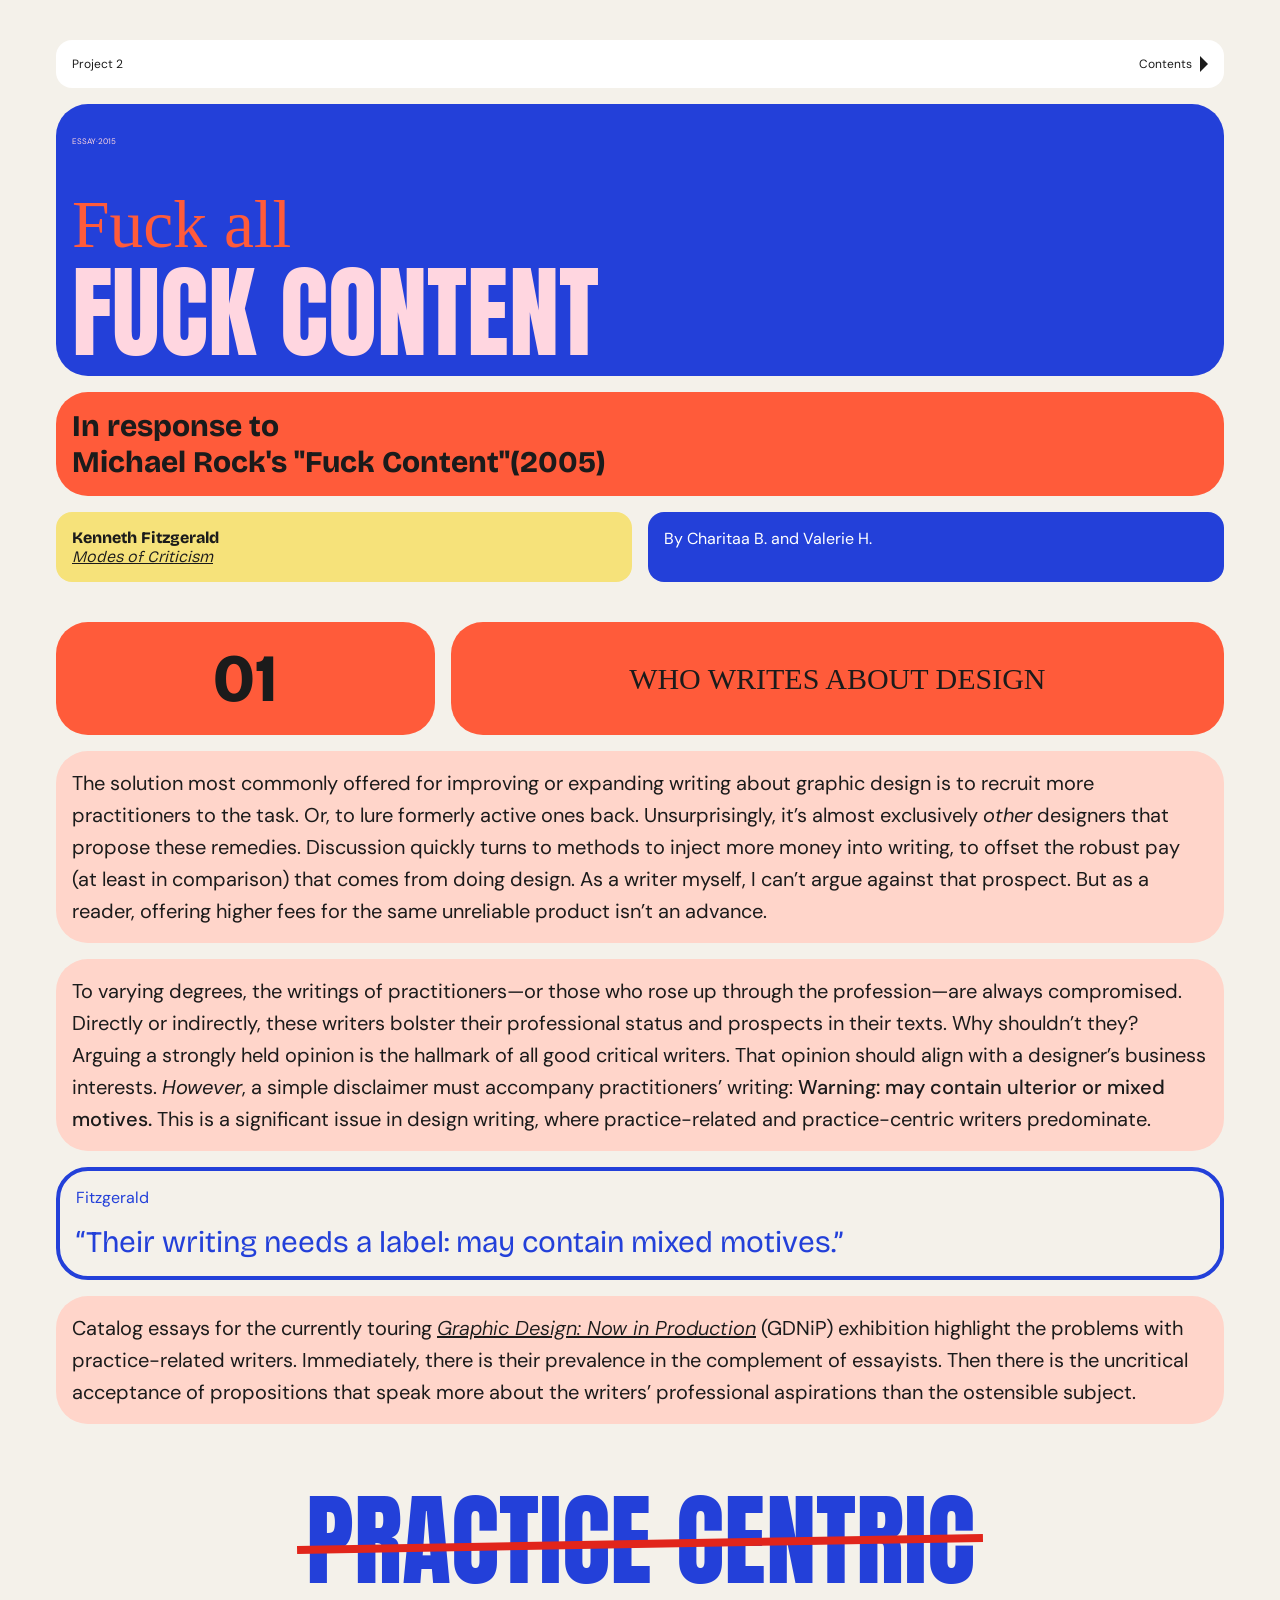
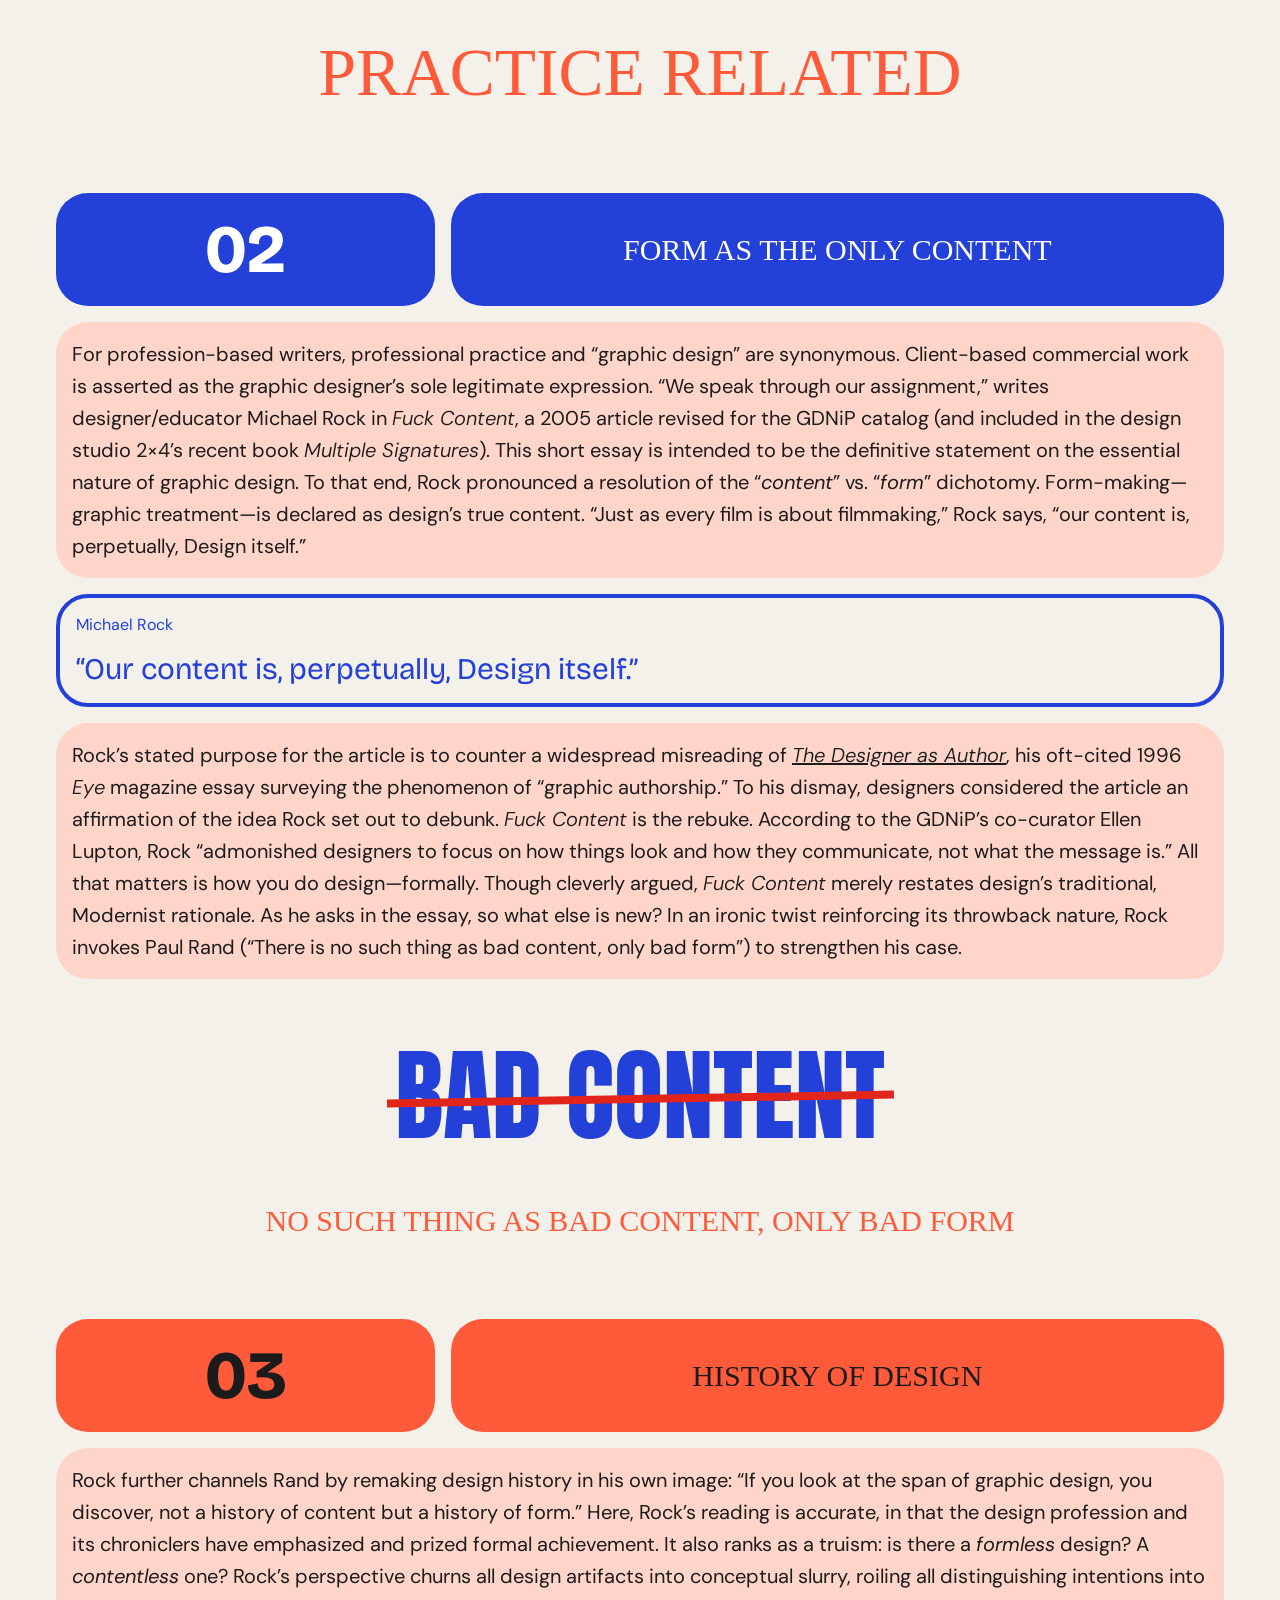
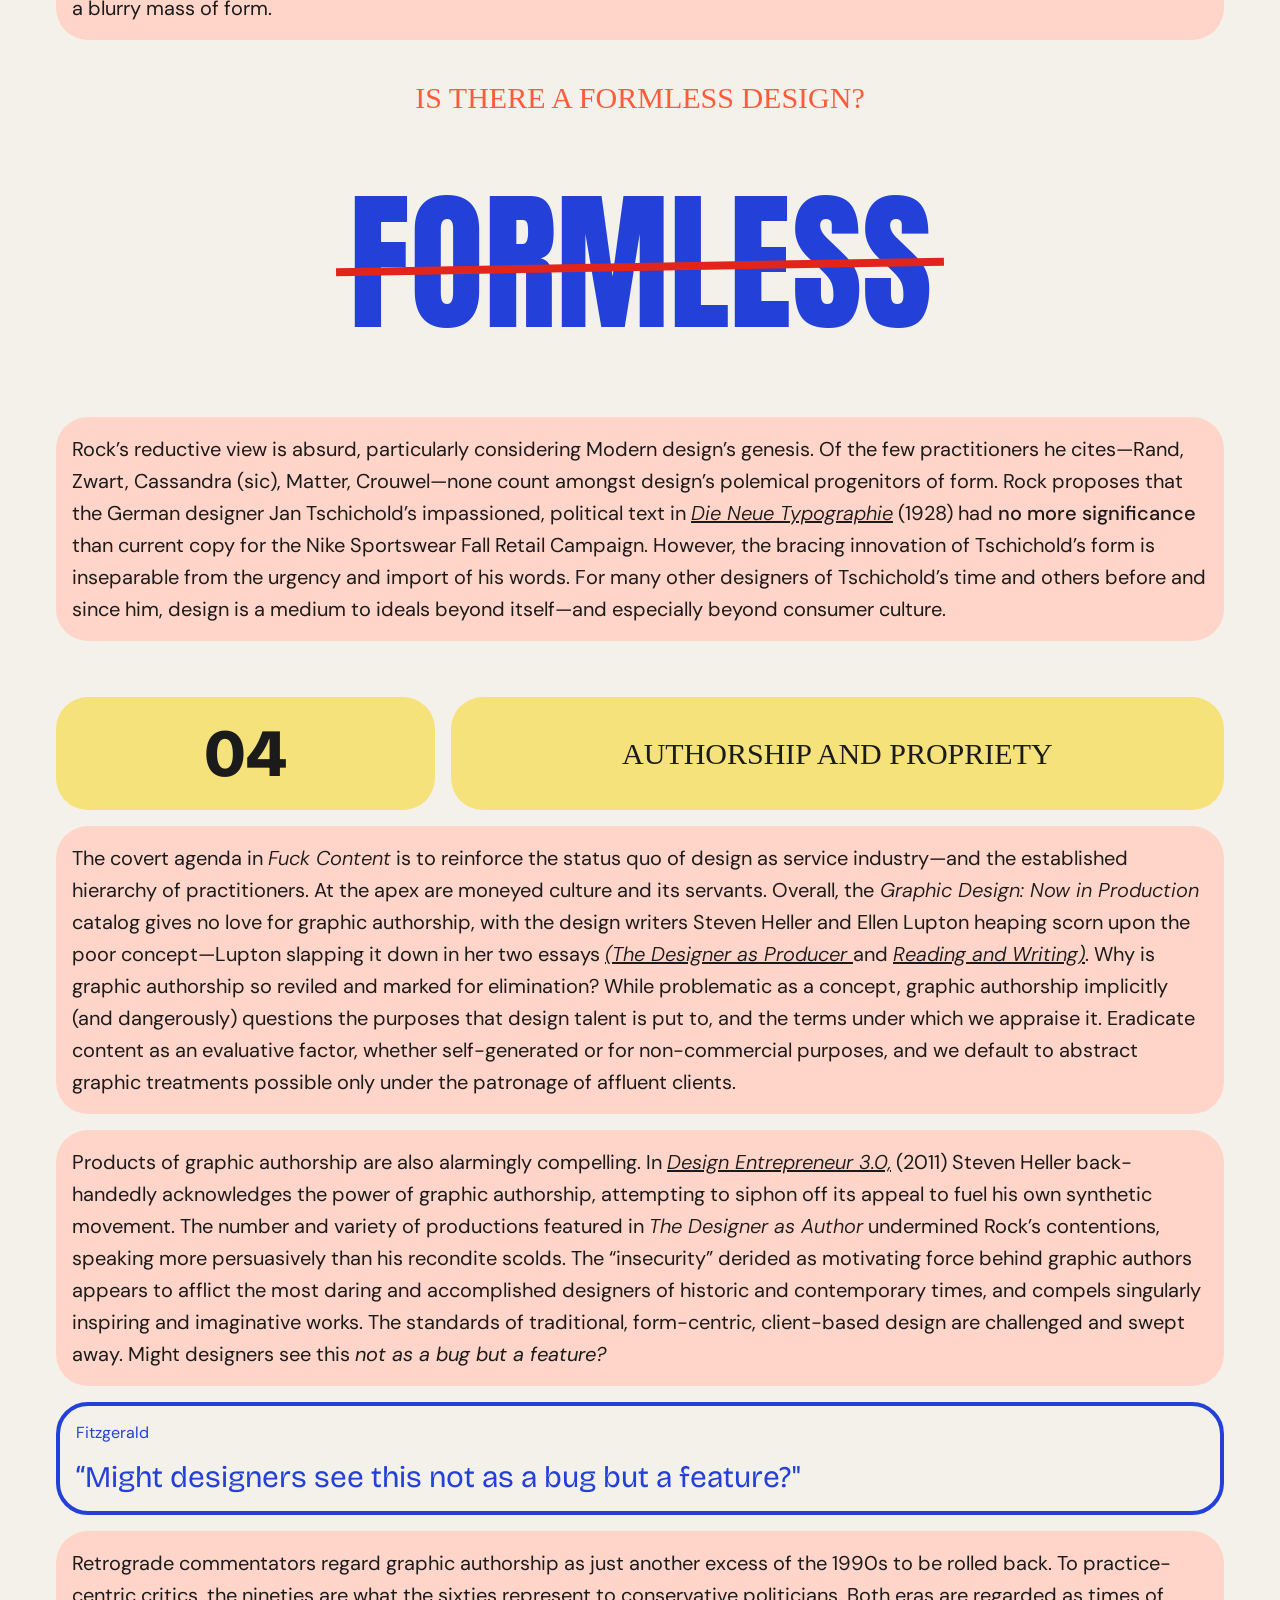
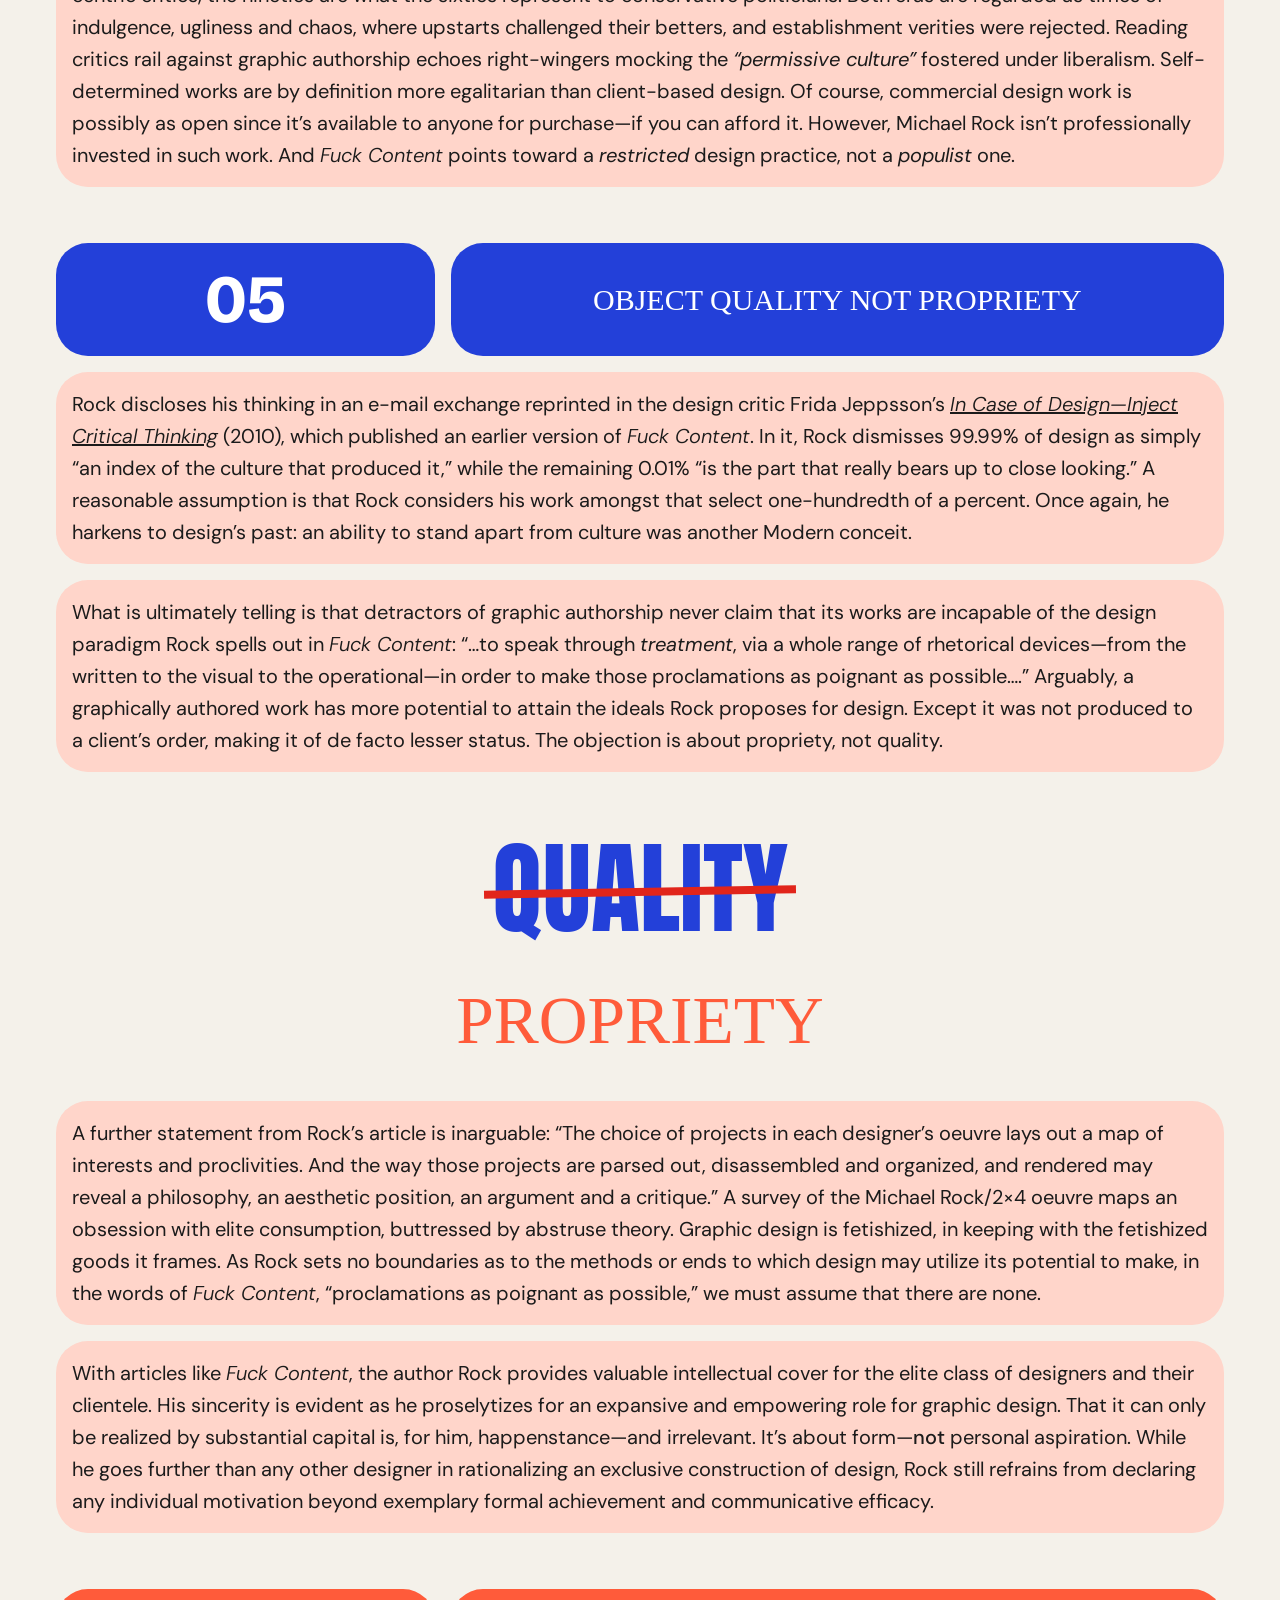
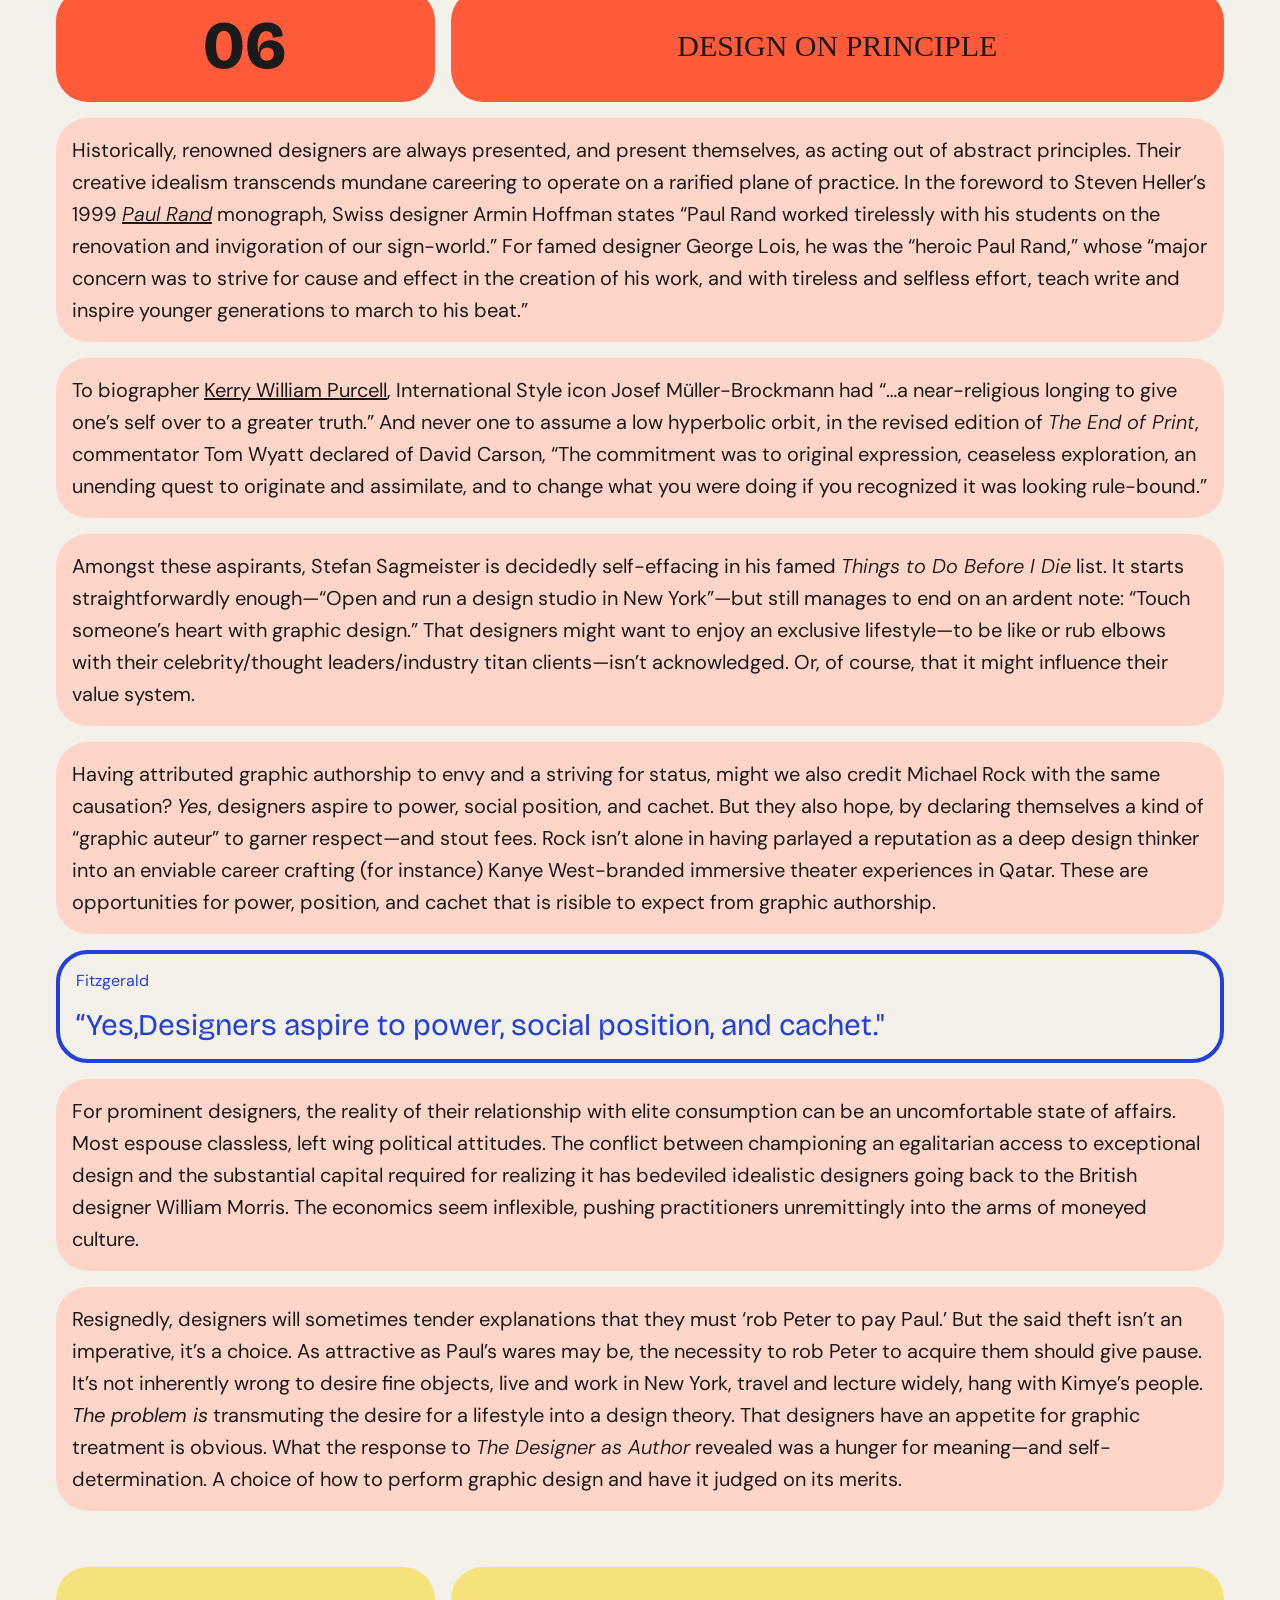
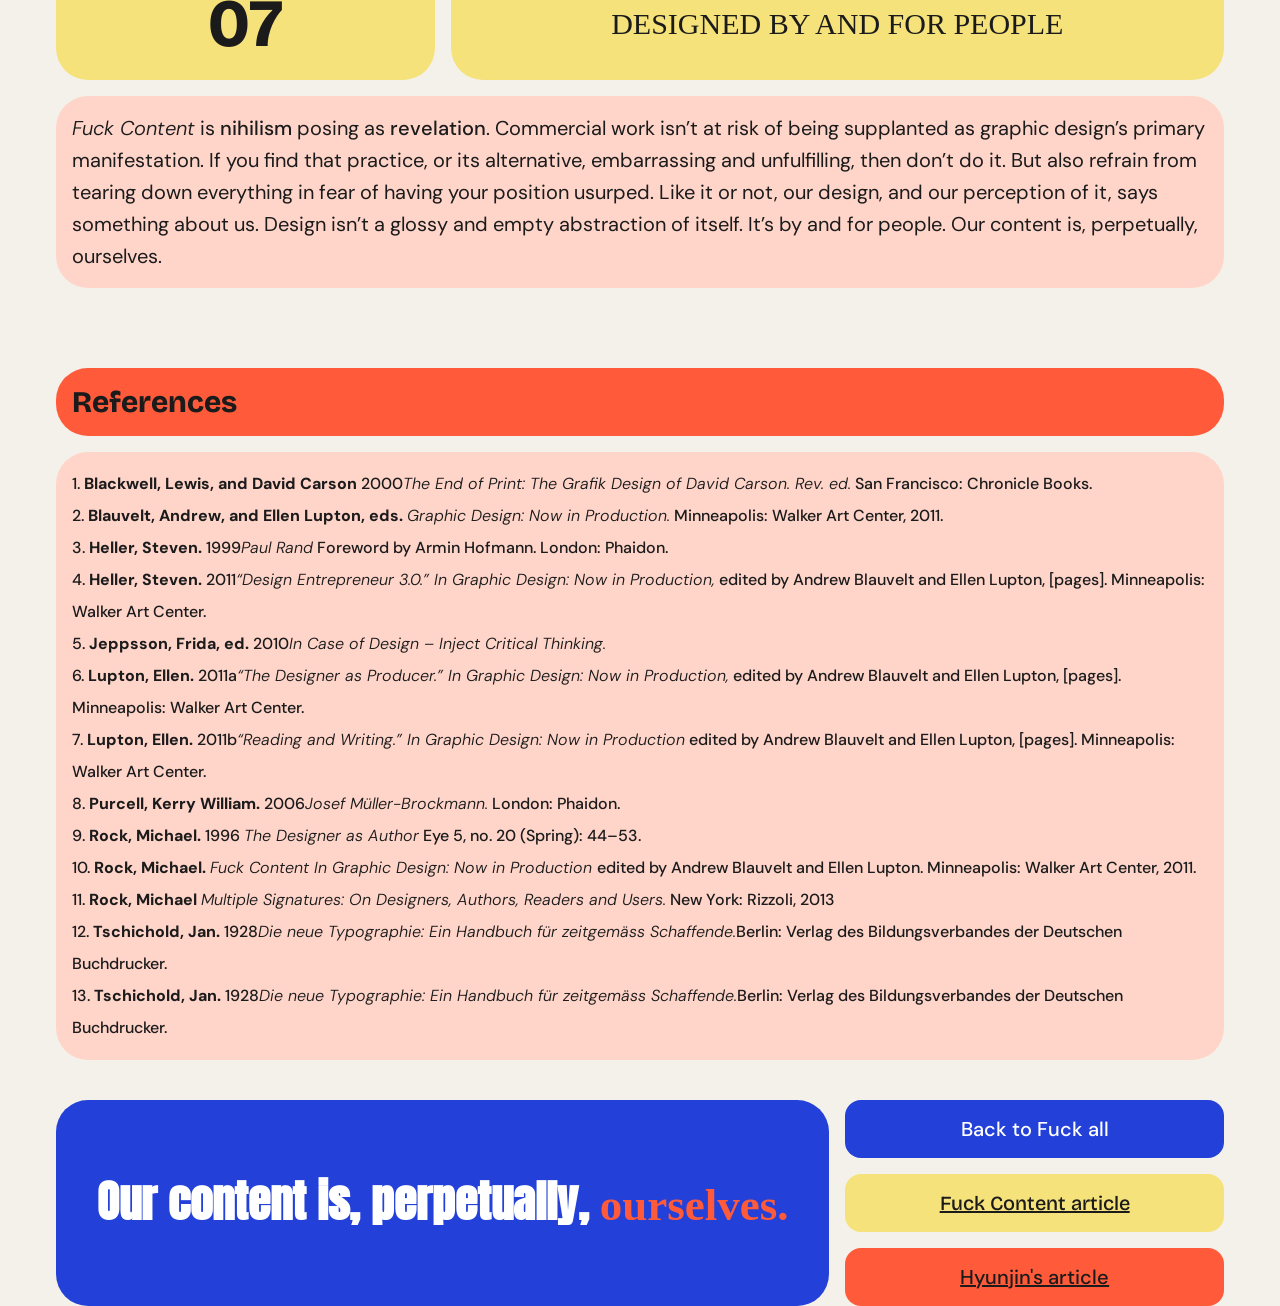
==== index.html @ ecdc537d "tinkered with more strikeblock styling fixing media query, nesting ins and del into the strikeblock," ====
<html>
	<head>
		<meta name="viewport" content="width=device-width, initial-scale=1">
		<title>Spread</title>
		<link href="reset.css" rel="stylesheet">
		<link href="style.css" rel="stylesheet">
		<link rel="preconnect" href="https://fonts.googleapis.com">
		<link rel="preconnect" href="https://fonts.gstatic.com" crossorigin>
		<link href="https://fonts.googleapis.com/css2?family=Anton&family=Architects+Daughter&family=Bricolage+Grotesque:opsz,wght@12..96,200..800&family=DM+Sans:ital,opsz,wght@0,9..40,100..1000;1,9..40,100..1000&family=Fjalla+One&family=Kalam:wght@300;400;700&family=Lora:ital,wght@0,400..700;1,400..700&family=Merriweather:ital,opsz,wght@0,18..144,300..900;1,18..144,300..900&family=Montserrat:ital,wght@0,100..900;1,100..900&family=Oswald:wght@200..700&family=Permanent+Marker&family=Playwrite+CU+Guides&family=Raleway:ital,wght@0,100..900;1,100..900&family=Roboto+Condensed:ital,wght@0,100..900;1,100..900&family=Roboto:ital,wght@0,100..900;1,100..900&display=swap" rel="stylesheet">
	</head>

	<body>

		<nav>
			<details>
				<!-- Summary is an always visible and clickable tag that hides everything inside till its been clicked -->
				 <!-- project 2 is also clickable. How can we show them in the same row without both being clickable? -->
				<summary>
					<span>Project 2</span>
					<span class="contentslabel">Contents <span class="triangle"></span>
					</span>
				</summary>
				<ol class="tableofcontents">
					<li>
						<a href="#introduction">01.Introduction</a></li>
					<li>
						<a href="#02form">02.Form</a></li>
					<li>
						<a href="#03content">03.Content</a></li>
					<li>
						<a href="#04authorship">04.Authorship</a></li>
					<li>
						<a href="#05propriety">05.Propriety</a></li>
					<li>
						<a href="#06principles">06.Principles</a></li>
					<li>
						<a href="#07conclusion">07.Conclusion</a></li>
				</ol>
			</details>
		</nav>

		<main>
			<header>
				<hgroup class="titleblock">
					<p class="titlelabel">Essay·2015</p>
					<h1>Fuck all</h1>
					<p class="titleback">fuck content</p>
				</hgroup>

				<div class="titlecards">
					<div class="response">
						<p>In response to</p>
						<p>Michael Rock's "Fuck Content"<time datetime="2005">(2005)</time></p>
					</div>

					<div class="authorheading">
						<p>Kenneth Fitzgerald</p>
						<p><a href="https://modesofcriticism.org/category/articles/"><cite>Modes of Criticism</cite></a></p>
					</div>

					<div class="codedby">
						<p>By Charitaa B. and Valerie H.</p>
					</div>
				</div>
			</header>

			<article>
				<section class="essay-subsection orange-header" id="introduction">
					<div class="essay-header">
						<span class="essay-number">01</span>
						<h2 class="essay-subheading">Who writes about design</h2>
					</div>

					<p>The solution most commonly offered for improving or expanding writing about graphic design is to recruit more practitioners to the task. Or, to lure formerly active ones back. Unsurprisingly, it’s almost exclusively <em>other</em> designers that propose these remedies. Discussion quickly turns to methods to inject more money into writing, to offset the robust pay (at least in comparison) that comes from doing design. As a writer myself, I can’t argue against that prospect. But as a reader, offering higher fees for the same unreliable product isn’t an advance.</p>
					<p>To varying degrees, the writings of practitioners—or those who rose up through the profession—are always compromised. Directly or indirectly, these writers bolster their professional status and prospects in their texts. Why shouldn’t they? Arguing a strongly held opinion is the hallmark of all good critical writers. That opinion should align with a designer’s business interests. <em>However</em>, a simple disclaimer must accompany practitioners’ writing: <strong>Warning: may contain ulterior or mixed motives.</strong> This is a significant issue in design writing, where practice-related and practice-centric writers predominate.</p>

					<aside class="pullquote" id="warning">
						<p class="author">Fitzgerald</p>
						<blockquote>“Their writing needs a label: may contain mixed motives.”</blockquote>
					</aside>
					<p>Catalog essays for the currently touring <a href="https://www.walkerart.org/whats-on/graphic-design-now-in-production/"><cite>Graphic Design: Now in Production</cite></a> (GDNiP) exhibition highlight the problems with practice-related writers. Immediately, there is their prevalence in the complement of essayists. Then there is the uncritical acceptance of propositions that speak more about the writers’ professional aspirations than the ostensible subject.</p>
				</section>

				<section class="strikeblock">
					<p><del>Practice Centric</del></p>
					<p><ins>Practice Related</ins></p>
				</section>

				<section class="essay-subsection blue-header" id="form">
					<div class="essay-header">
						<span class="essay-number">02</span>
						<h2 class="essay-subheading">Form as the only content</h2>
					</div>
					<p>For profession-based writers, professional practice and “graphic design” are synonymous. Client-based commercial work is asserted as the graphic designer’s sole legitimate expression. <q>We speak through our assignment,</q> writes designer/educator Michael Rock in <cite>Fuck Content</cite>, a 2005 article revised for the GDNiP catalog (and included in the design studio 2×4’s recent book <cite>Multiple Signatures</cite>). This short essay is intended to be the definitive statement on the essential nature of graphic design. To that end, Rock pronounced a resolution of the “<em>content</em>” vs. “<em>form</em>” dichotomy. Form-making—graphic treatment—is declared as design’s true content. <q>Just as every film is about filmmaking,</q> Rock says, <q>our content is, perpetually, Design itself.</q></p>

					<aside class="pullquote">
						<p class="author">Michael Rock</p>
						<blockquote>“Our content is, perpetually, Design itself.”</blockquote>
					</aside>

					<p>Rock’s stated purpose for the article is to counter a widespread misreading of <a href="https://www.eyemagazine.com/feature/article/the-designer-as-author"><cite>The Designer as Author</cite></a>, his oft-cited 1996 <cite>Eye</cite> magazine essay surveying the phenomenon of “graphic authorship.” To his dismay, designers considered the article an affirmation of the idea Rock set out to debunk. <cite>Fuck Content</cite> is the rebuke. According to the GDNiP’s co-curator Ellen Lupton, Rock <q>admonished designers to focus on how things look and how they communicate, not what the message is.</q> All that matters is how you do design—formally. Though cleverly argued, <cite>Fuck Content</cite> merely restates design’s traditional, Modernist rationale. As he asks in the essay, so what else is new? In an ironic twist reinforcing its throwback nature, Rock invokes Paul Rand (<q>There is no such thing as bad content, only bad form</q>) to strengthen his case.</p>
				</section>

				<section class="strikeblock strikeblock--long-ins">
					<p><del>Bad Content</del></p>
					<p><ins>No such thing as bad content, only bad form</ins></p>
				</section>

				<section class="essay-subsection orange-header" id="content">
					<div class="essay-header">
						<span class="essay-number">03</span>
						<h2 class="essay-subheading">History of Design</h2>
					</div>
					<p>Rock further channels Rand by remaking design history in his own image: <q>If you look at the span of graphic design, you discover, not a history of content but a history of form.</q> Here, Rock’s reading is accurate, in that the design profession and its chroniclers have emphasized and prized formal achievement. It also ranks as a truism: is there a <em>formless</em> design? A <em>contentless</em> one? Rock’s perspective churns all design artifacts into conceptual slurry, roiling all distinguishing intentions into a blurry mass of form.</p>

				<section class="strikeblock strikeblock--one-word strikeblock--long-ins">
						<p><ins>Is there a formless design?</ins></p>
						<p><del>Formless</del></p>
					</section>

					<p>Rock’s reductive view is absurd, particularly considering Modern design’s genesis. Of the few practitioners he cites—Rand, Zwart, Cassandra (sic), Matter, Crouwel—none count amongst design’s polemical progenitors of form. Rock proposes that the German designer Jan Tschichold’s impassioned, political text in <a href="https://www.are.na/block/2728191"><cite>Die Neue Typographie</cite></a> (1928) had <strong>no more significance</strong> than current copy for the Nike Sportswear Fall Retail Campaign. However, the bracing innovation of Tschichold’s form is inseparable from the urgency and import of his words. For many other designers of Tschichold’s time and others before and since him, design is a medium to ideals beyond itself—and especially beyond consumer culture.</p>
				</section>

				<section class="essay-subsection yellow-header" id="authorship">
					<div class="essay-header">
  						<span class="essay-number">04</span>
    					<h2 class="essay-subheading">Authorship and propriety</h2>
  					</div>
					<p>The covert agenda in <cite>Fuck Content</cite> is to reinforce the status quo of design as service industry—and the established hierarchy of practitioners. At the apex are moneyed culture and its servants. Overall, the<cite> Graphic Design: Now in Production</cite> catalog gives no love for graphic authorship, with the design writers Steven Heller and Ellen Lupton heaping scorn upon the poor concept—Lupton slapping it down in her two essays <a href="https://elupton.com/"><cite>(The Designer as Producer </cite></a> and <a href="https://advdesign2014.wordpress.com/wp-content/uploads/2014/10/reading-writing-lupton.pdf"><cite>Reading and Writing)</cite></a>. Why is graphic authorship so reviled and marked for elimination? While problematic as a concept, graphic authorship implicitly (and dangerously) questions the purposes that design talent is put to, and the terms under which we appraise it. Eradicate content as an evaluative factor, whether self-generated or for non-commercial purposes, and we default to abstract graphic treatments possible only under the patronage of affluent clients.</p>

					<p>Products of graphic authorship are also alarmingly compelling. In <a href="https://cfp13.johncaserta.info/uploads/heller.pdf"><cite>Design Entrepreneur 3.0,</cite></a> (2011) Steven Heller back-handedly acknowledges the power of graphic authorship, attempting to siphon off its appeal to fuel his own synthetic movement. The number and variety of productions featured in <cite>The Designer as Author</cite> undermined Rock’s contentions, speaking more persuasively than his recondite scolds. The “insecurity” derided as motivating force behind graphic authors appears to afflict the most daring and accomplished designers of historic and contemporary times, and compels singularly inspiring and imaginative works. The standards of traditional, form-centric, client-based design are challenged and swept away. Might designers see this <em>not as a bug but a feature?</em></p>


					<aside class="pullquote">
						<p class="author">Fitzgerald</p>
						<blockquote>“Might designers see this not as a bug but a feature?"</blockquote>
					</aside>

					<p>Retrograde commentators regard graphic authorship as just another excess of the 1990s to be rolled back. To practice-centric critics, the nineties are what the sixties represent to conservative politicians. Both eras are regarded as times of indulgence, ugliness and chaos, where upstarts challenged their betters, and establishment verities were rejected. Reading critics rail against graphic authorship echoes right-wingers mocking the <em>“permissive culture”</em> fostered under liberalism. Self-determined works are by definition more egalitarian than client-based design. Of course, commercial design work is possibly as open since it’s available to anyone for purchase—if you can afford it. However, Michael Rock isn’t professionally invested in such work. And <cite>Fuck Content</cite> points toward a <em>restricted</em> design practice, not a <em>populist</em> one.</p>
				</section>

				<section class="essay-subsection blue-header" id="propriety">
					<div class="essay-header">
						<span class="essay-number">05</span>
						<h2 class="essay-subheading">Object quality not propriety</h2>
					</div>
					<p>Rock discloses his thinking in an e-mail exchange reprinted in the design critic Frida Jeppsson’s <a href="https://www.fridajeppsson.se/index.php?/ongoing/content/"><cite>In Case of Design—Inject Critical Thinking</cite></a> (2010), which published an earlier version of <cite>Fuck Content</cite>. In it, Rock dismisses 99.99% of design as simply <q>an index of the culture that produced it,</q> while the remaining 0.01% <q>is the part that really bears up to close looking.</q> A reasonable assumption is that Rock considers his work amongst that select one-hundredth of a percent. Once again, he harkens to design’s past: an ability to stand apart from culture was another Modern conceit.</p>
					<p>What is ultimately telling is that detractors of graphic authorship never claim that its works are incapable of the design paradigm Rock spells out in <cite>Fuck Content</cite>: <q>…to speak through <em>treatment</em>, via a whole range of rhetorical devices—from the written to the visual to the operational—in order to make those proclamations as poignant as possible….</q> Arguably, a graphically authored work has more potential to attain the ideals Rock proposes for design. Except it was not produced to a client’s order, making it of de facto lesser status. The objection is about propriety, not quality.</p>

				<section class="strikeblock">
					<p><del>Quality</del></p>
					<p><ins>Propriety</ins></p></section>

					<p>A further statement from Rock’s article is inarguable: <q>The choice of projects in each designer’s oeuvre lays out a map of interests and proclivities. And the way those projects are parsed out, disassembled and organized, and rendered may reveal a philosophy, an aesthetic position, an argument and a critique.</q> A survey of the Michael Rock/2×4 oeuvre maps an obsession with elite consumption, buttressed by abstruse theory. Graphic design is fetishized, in keeping with the fetishized goods it frames. As Rock sets no boundaries as to the methods or ends to which design may utilize its potential to make, in the words of <cite>Fuck Content</cite>, <q>proclamations as poignant as possible,</q> we must assume that there are none.</p>
					<p>With articles like <cite>Fuck Content</cite>, the author Rock provides valuable intellectual cover for the elite class of designers and their clientele. His sincerity is evident as he proselytizes for an expansive and empowering role for graphic design. That it can only be realized by substantial capital is, for him, happenstance—and irrelevant. It’s about form—<strong>not</strong> personal aspiration. While he goes further than any other designer in rationalizing an exclusive construction of design, Rock still refrains from declaring any individual motivation beyond exemplary formal achievement and communicative efficacy.</p>


				</section>

				<section class="essay-subsection orange-header" id="principles">
					<div class="essay-header">
						<span class="essay-number">06</span>
						<h2 class="essay-subheading">Design on Principle</h2>
					</div>
					<p>Historically, renowned designers are always presented, and present themselves, as acting out of abstract principles. Their creative idealism transcends mundane careering to operate on a rarified plane of practice. In the foreword to Steven Heller’s 1999 <a href="https://paul-rand.com/foundation/books_hellerRand/#.V0NOPCMrKi4"><cite>Paul Rand</cite></a> monograph, Swiss designer Armin Hoffman states <q>Paul Rand worked tirelessly with his students on the renovation and invigoration of our sign-world.</q> For famed designer George Lois, he was the <q>heroic Paul Rand,</q> whose <q>major concern was to strive for cause and effect in the creation of his work, and with tireless and selfless effort, teach write and inspire younger generations to march to his beat.</q></p>
					<p>To biographer <a href="https://de.phaidon.com/store/design/josef-muller-brockmann-9780714843490/">Kerry William Purcell</a>, International Style icon Josef Müller-Brockmann had <q>…a near-religious longing to give one’s self over to a greater truth.</q> And never one to assume a low hyperbolic orbit, in the revised edition of <cite>The End of Print</cite>, commentator Tom Wyatt declared of David Carson, <q>The commitment was to original expression, ceaseless exploration, an unending quest to originate and assimilate, and to change what you were doing if you recognized it was looking rule-bound.</q></p>
					<p>Amongst these aspirants, Stefan Sagmeister is decidedly self-effacing in his famed <cite>Things to Do Before I Die</cite> list. It starts straightforwardly enough—<q>Open and run a design studio in New York</q>—but still manages to end on an ardent note: <q>Touch someone’s heart with graphic design.</q> That designers might want to enjoy an exclusive lifestyle—to be like or rub elbows with their celebrity/thought leaders/industry titan clients—isn’t acknowledged. Or, of course, that it might influence their value system.</p>
					<p>Having attributed graphic authorship to envy and a striving for status, might we also credit Michael Rock with the same causation? <em>Yes</em>, designers aspire to power, social position, and cachet. But they also hope, by declaring themselves a kind of “graphic auteur” to garner respect—and stout fees. Rock isn’t alone in having parlayed a reputation as a deep design thinker into an enviable career crafting (for instance) Kanye West-branded immersive theater experiences in Qatar. These are opportunities for power, position, and cachet that is risible to expect from graphic authorship.</p>

					<aside class="pullquote">
						<p class="author">Fitzgerald</p>
						<blockquote>“Yes,Designers aspire to power, social position, and cachet."</blockquote>
					</aside>

					<p>For prominent designers, the reality of their relationship with elite consumption can be an uncomfortable state of affairs. Most espouse classless, left wing political attitudes. The conflict between championing an egalitarian access to exceptional design and the substantial capital required for realizing it has bedeviled idealistic designers going back to the British designer William Morris. The economics seem inflexible, pushing practitioners unremittingly into the arms of moneyed culture.</p>
					<p>Resignedly, designers will sometimes tender explanations that they must <mark>‘rob Peter to pay Paul.’</mark> But the said theft isn’t an imperative, it’s a choice. As attractive as Paul’s wares may be, the necessity to rob Peter to acquire them should give pause. It’s not inherently wrong to desire fine objects, live and work in New York, travel and lecture widely, hang with Kimye’s people. <em>The problem is</em> transmuting the desire for a lifestyle into a design theory. That designers have an appetite for graphic treatment is obvious. What the response to <cite>The Designer as Author</cite> revealed was a hunger for meaning—and self-determination. A choice of how to perform graphic design and have it judged on its merits.</p>
				</section>

				<section class="essay-subsection conclusion yellow-header" id="conclusion">
					<div class="essay-header">
						<span class="essay-number">07</span>
						<h2 class="essay-subheading">Designed by and for people</h2>
					</div>
					<p><cite>Fuck Content</cite> is <strong>nihilism</strong> posing as <strong>revelation</strong>. Commercial work isn’t at risk of being supplanted as graphic design’s primary manifestation. If you find that practice, or its alternative, embarrassing and unfulfilling, then don’t do it. But also refrain from tearing down everything in fear of having your position usurped. Like it or not, our design, and our perception of it, says something about us. Design isn’t a glossy and empty abstraction of itself. It’s by and for people. Our content is, perpetually, ourselves.</p>
				</section>
			</article>

			<footer>
				<h3>References</h3>
				<ol class="reference-list">
					<li class="reference">
						<span class="author">Blackwell, Lewis, and David Carson</span>
						2000<cite>The End of Print: The Grafik Design of David Carson. Rev. ed.</cite> San Francisco: Chronicle Books.
					</li>
					<li class="reference">
						<span class="author">Blauvelt, Andrew, and Ellen Lupton, eds.</span>
						<cite>Graphic Design: Now in Production.</cite> Minneapolis: Walker Art Center, 2011.
					</li>
					<li class="reference">
						<span class="author">Heller, Steven.</span>
						1999<cite>Paul Rand</cite> Foreword by Armin Hofmann. London: Phaidon.
					</li>
					<li class="reference">
						<span class="author">Heller, Steven.</span>
						2011<cite>“Design Entrepreneur 3.0.” In Graphic Design: Now in Production,</cite> edited by Andrew Blauvelt and Ellen Lupton, [pages]. Minneapolis: Walker Art Center.
					</li>
					<li class="reference">
						<span class="author">Jeppsson, Frida, ed.</span>
						2010<cite>In Case of Design – Inject Critical Thinking.</cite>
					</li>
					<li class="reference">
						<span class="author">Lupton, Ellen.</span>
						2011a<cite>“The Designer as Producer.” In Graphic Design: Now in Production,</cite> edited by Andrew Blauvelt and Ellen Lupton, [pages]. Minneapolis: Walker Art Center.
					</li>
					<li class="reference">
						<span class="author">Lupton, Ellen.</span>
						2011b<cite>“Reading and Writing.” In Graphic Design: Now in Production</cite> edited by Andrew Blauvelt and Ellen Lupton, [pages]. Minneapolis: Walker Art Center.
					</li>
					<li class="reference">
						<span class="author">Purcell, Kerry William.</span>
						2006<cite>Josef Müller-Brockmann.</cite> London: Phaidon.
					</li>
					<li class="reference">
						<span class="author">Rock, Michael.</span>
						1996 <cite>The Designer as Author</cite> Eye 5, no. 20 (Spring): 44–53.
					</li>
					<li class="reference">
						<span class="author">Rock, Michael.</span>
						<cite>Fuck Content In Graphic Design: Now in Production </cite> edited by Andrew Blauvelt and Ellen Lupton. Minneapolis: Walker Art Center, 2011.
					</li>
					<li class="reference">
						<span class="author">Rock, Michael</span>
						<cite>Multiple Signatures: On Designers, Authors, Readers and Users.</cite> New York: Rizzoli, 2013
					</li>
					<li class="reference">
						<span class="author">Tschichold, Jan.</span>
						1928<cite>Die neue Typographie: Ein Handbuch für zeitgemäss Schaffende.</cite>Berlin: Verlag des Bildungsverbandes der Deutschen Buchdrucker.
					</li>
					<li class="reference">
						<span class="author">Tschichold, Jan.</span>
						1928<cite>Die neue Typographie: Ein Handbuch für zeitgemäss Schaffende.</cite>Berlin: Verlag des Bildungsverbandes der Deutschen Buchdrucker.
					</li>
				</ol>

				<!-- Doublecheck if this section has been written correctly! -->
				<div class="endcards">
					<blockquote class="closing-quote">Our content is, perpetually, <span>ourselves.</span></blockquote>
					<a href="#" id="top">Back to Fuck all</a>
					<a href="https://2x4.org/ideas/2009/fuck-content/" class="related-link">Fuck Content article</a>
					<a href="kimh592.github.io/manuscript/" class="previous-website">Hyunjin's article</a>
				</div>
			</footer>
		</main>
	</body>

</html>
---- style.css ----
:root {

--page-max-phone: 75rem;
--page-max-laptop: 65rem;

/* colours */
--background :rgb(244, 241, 234);
--text-background: rgb(255, 213, 202);
--primary-blue:rgb(35, 64, 217);
--primary-orange:rgb(255, 91, 58);
--primary-yellow:rgb(246, 226, 122);
--primary-pink:rgb(255, 214, 224);
--primary-black: rgb(27, 27, 27);
--primary-white: rgb(255, 255, 255);
--strike-red:rgb(225, 37, 27);

/* Typeface */
--heading-typeface:'Anton',sans-serif;
--primary-typeface:'DM Sans',sans-serif;
--secondary-typeface:'Bricolage Grotesque',sans-serif;
--metadata-typeface: 'DM Sans', sans-serif;
--accent-typeface:'Permanent Marker', cursive;

/* Textsize */ /*working on the magic numbers aspect here and other parts of this sheet*/
/* --basetext:0.5rem ;
--label-txt: calc(1.5*var(--basetext));
--bodytext-lrg: calc(2*var(--basetext));
--metadata:calc(1.5*var(--bodytext-lrg));
--number-txt:calc(3* var(--metadata));
--quotation-txt: var(--metadata);
--subheading: var(--metadata);
--accent-body: calc(4*var(--bodytext-lrg));
--accent-header: calc(1.5*var(--accent-body)); */

/* Textsizes */
--basetext:0.5rem;
--text-xtsml: calc(1.5*var(--basetext));
--text-sml: calc(2.5*var(--basetext));
--text-md: calc(1.5*var(--text-sml));
--text-lrg: calc(1.5*var(--text-md));
--text-xlrg: calc(1.5*var(--text-lrg));
--text-xxlrg: calc(1.5*var(--text-xlrg));

/* TextTypes */
--label-txt: var(--text-xtsml);
--body-txt: var(--text-sml);
--metadata-txt: var(--text-md);
--quotation-txt: var(--text-md);
--number-txt: var(--text-xlrg);
--subheading: var(--text-md);
--heading: var(--text-lrg);
--accent-body: var(--text-xlrg);
--accent-header: var(--text-xxlrg);

/* Weight */
--base-weight:100;
--thin-wt: calc(1.5*var(--base-weight));
--regular-wt: calc(1.5*var(--thin-wt));
--semibold-wt: calc(1.5*var(--regular-wt));
--bold-wt: calc(1.5*var(--semibold-wt));
--extrabold-wt: calc(1.5*var(--bold-wt));

/* Spacing */
--base-spacing: var(--basetext);
--paragraph-spacing:calc(2*var(--base-spacing));
--section-spacing: calc(2.5*var(--paragraph-spacing));
/* --page-start: calc(2*var(--section-spacing)); */
--content-indent: var(--paragraph-spacing);
--content-end: var(--content-indent);

/* leading */
--regular-leading: calc(2*var(--basetext));
--tight-leading: calc(var(--regular-leading)/1.5);
--relaxed-leading: calc(2*var(--regular-leading));
--loose-leading: calc(2*var(--relaxed-leading));
--extraloose-leading: calc(1.5*var(--loose-leading));

/* Radius */
--small-radius:1rem;
--medium-radius: calc(2*var(--small-radius));
--large-radius: calc(2*var(--medium-radius));
}

body {
	background-color: var(--background);
	max-inline-size: var(--page-max-phone);
	margin-inline: auto;
	padding-inline: var(--content-indent);
	color: var(--primary-black);
	font-family: var(--primary-typeface);

	@media (min-width> 768px px) {
		max-inline-size: var(--page-max-laptop);
	}
}

nav details {
	background-color: var(--primary-white);
	border-radius: var(--small-radius);
	margin-block-start: var(--section-spacing);
	margin-block-end: var(--paragraph-spacing);
	font-family: var(--primary-typeface);
	font-size: var(--label-txt);

	@media (min-width> 768px px) {
		font-size: calc(1.5*var(--label-txt));
		&:hover {
			color: var(--primary-blue);
		}
	}
}

nav summary {
	display: flex;
	justify-content: space-between;
	/* If our fonts are the same size do we still need to align items? */
	/* align-items: center; */
	padding: var(--paragraph-spacing);
	/* List-style is to remove the triangle */
	/* list-style: none; */
}

ol.tableofcontents {
	padding: var(--paragraph-spacing);
	/* margin-block-end: var(--paragraph-spacing); */
	/* Why is the space below not showing up */
}

.contentslabel {
	display: flex;
	align-items: center;
	gap: var(--basetext);
}

.triangle {
	width: 0;
	height: 0;
	transform: rotate(0deg);

	border-top-width:0.5rem ;
	border-top-style:solid ;
	border-top-color:transparent ;

	border-bottom-width: 0.5rem;
	border-bottom-style: solid;
	border-bottom-color: transparent;

	border-left-width: 0.5rem;
	border-left-style: solid;
	border-left-color: var(--primary-black);
}
nav details[open] .triangle {
	transform: rotate(90deg);
}



/* Main heading */
.titleblock {
	background-color: var(--primary-blue);
	border-radius: var(--medium-radius);
	display: grid;
	/* justify-content: align; */
	padding: var(--paragraph-spacing);
	margin-block-end: var(--paragraph-spacing);
}

.titlelabel {
	color: var(--primary-pink);
	text-transform: uppercase;
	font-size: var(--basetext);
	margin-block-start: var(--paragraph-spacing);
	margin-block-end: var(--section-spacing);
}

.titleback {
	color: var(--primary-pink);
	text-transform: uppercase;
	font-size: var(--accent-header);
	font-family: var(--heading-typeface);
	line-height: var(--extraloose-leading);

	@media (min-width> 768px px) {
		font-size: calc(1.2*var(--accent-header));
		line-height: calc(1.2*var(--extraloose-leading));
	}
}

h1 {
	color: var(--primary-orange);
	font-family: var(--accent-typeface);
	font-size: var(--accent-body);

	@media (min-width> 768px px) {
		font-size: calc(1.5*var(--accent-body));
	}
}

h3 {
	font-family: var(--secondary-typeface);
	font-size: var(--subheading);
	font-weight: var(--extrabold-wt);
	color: var(--primary-black);
	margin-block-start: calc(2*var(--section-spacing));
	margin-block-end: var(--paragraph-spacing);
	background-color: var(--primary-orange);
	border-radius: var(--medium-radius);
	padding: var(--paragraph-spacing);

	@media (min-width> 768px) {
		font-size: var(--heading);
	}
}

a {
	text-decoration: underline;

	@media (min-width>768 px) {
		&:hover {
			color: var(--primary-blue);
		}
	}
}

ol {
	font-weight: var(--bold-wt);
	line-height: var(--relaxed-leading);
}

cite {
	font-style: italic;
	font-weight: var(--semibold-wt);
}

li.reference {
	list-style-type: decimal;
	list-style-position: inside;
}

em {
	font-style: italic;
}

strong {
	font-weight: var(--bold-wt);
}

span.author {
	font-weight: var(--extrabold-wt);
}

.reference-list {
	background-color: var(--text-background);
	border-radius: var(--medium-radius);
	padding: var(--paragraph-spacing);
}

/* Metadata */
.titlecards {
	display: grid;
	grid-template-columns: 1fr 1fr;
	gap: var(--paragraph-spacing);
}

.titlecards > div {
	padding: var(--paragraph-spacing);
	align-items: center;
	/* border-radius: var(--medium-radius); */
}

.response {
	background-color: var(--primary-orange);
	grid-column: span 2;
	font-family: var(--secondary-typeface);
	font-weight: var(--extrabold-wt);
	font-size: var(--metadata-txt);
	border-radius: var(--medium-radius);
}

.authorheading {
	background-color: var(--primary-yellow);
	font-family: var(--secondary-typeface);
	font-weight: var(--extrabold-wt);
	border-radius: var(--small-radius);
}

.codedby {
	background-color: var(--primary-blue);
	color: var(--primary-white);
	font-family: var(--primary-typeface);
	border-radius:var(--small-radius);
}

/* End of the webpage */
.endcards {
	display: grid;
	grid-template-columns: repeat(3, 1fr);
	grid-template-rows: repeat(3, 1fr);
	gap: var(--paragraph-spacing);
	margin-block-start: var(--section-spacing);
	/* padding: var(--paragraph-spacing); */
}

.closing-quote {
	background-color: var(--primary-blue);
	grid-column: span 2;
	grid-row: span 3;
	font-family: var(--heading-typeface);
	font-weight: var(--extrabold-wt);
	font-size: var(--heading);
	border-radius: var(--medium-radius);
	color:var(--primary-white);
	padding: var(--paragraph-spacing);
	line-height: var(--loose-leading);
	align-content: center;
	text-align: center;
	padding: var(--section-spacing);

	@media (min-width>768 px) {
		font-size: var(--accent-body);
	}
}

.closing-quote > span {
	font-family: var(--accent-typeface);
	color: var(--primary-orange);
}

#top {
	background-color: var(--primary-blue);
	grid-column: span 1;
	grid-row: span 1;
	font-family: var(--primary-typeface);
	font-weight: var(--bold-wt);
	font-size: var(--body-txt);
	text-decoration: none;
	border-radius: var(--small-radius);
	color:var(--primary-white);
	align-content: center;
	text-align: center;
}

.related-link {
	grid-column: span 1;
	grid-row: span 1;
	background-color: var(--primary-yellow);
	padding: var(--paragraph-spacing);
	border-radius: var(--small-radius);
	font-family: var(--secondary-typeface);
	font-size: var(--body-txt);
	font-weight: var(--bold-wt);
	align-content: center;
	text-align: center;
}

.previous-website {
	grid-column: span 1;
	grid-row: span 1;
	background-color: var(--primary-orange);
	padding: var(--paragraph-spacing);
	border-radius: var(--small-radius);
	font-family: var(--primary-typeface);
	font-size: var(--body-txt);
	font-weight: var(--bold-wt);
	color: var(--primary-black);
	align-content: center;
	text-align: center;

}

/* Introduction */
.essay-subsection .essay-header {
	display: grid;
	grid-template-columns: 1fr 1fr 1fr;
	gap:var(--paragraph-spacing);

	@media (min-width>768px) {
		grid-template-columns: 1fr 1fr 1fr 1fr 1fr;
	}
}

.essay-subsection .essay-number,
.essay-subsection .essay-subheading {
	margin-block-start: var(--section-spacing);
	background-color: var(--primary-orange);
	border-radius: var(--medium-radius);
	padding: var(--paragraph-spacing);
	font-family: var(--secondary-typeface);
	align-content: center;
	text-align: center;
	margin-block-end: var(--paragraph-spacing);
}

.essay-subsection .essay-number {
	font-size: var(--number-txt);
	font-weight: var(--extrabold-wt);
	grid-column: span 1;

	@media (min-width> 768px) {
		grid-column: span 2;
		font-size: calc(1.5*var(--number-txt));
	}
}


.essay-subsection .essay-subheading {
	font-size: var(--subheading);
	font-weight: var(--bold-wt);
	grid-column: span 2;

	@media (min-width> 768px) {
		grid-column: span 3;
		font-size: calc(1.5*var(--subheading));
	}
}

.pullquote {
	/* background-color: var(--primary-white); */
	border-color: var(--primary-blue);
	border-width: calc(var(--basetext)/2);
	border-style: solid;
	color:var(--primary-black);
	padding: var(--paragraph-spacing);
	border-radius: var(--medium-radius);
	margin-block-start: var(--paragraph-spacing);
	margin-block-end: var(--paragraph-spacing);
}

.pullquote > blockquote {
	font-family: var(--secondary-typeface);
	font-size: var(--quotation-txt);
	color: var(--primary-blue);
}

.pullquote > p {
	margin-block-end: var(--paragraph-spacing);
	color: var(--primary-blue);
}

.essay-subsection > p {
	background-color: var(--text-background);
	border-radius: var(--medium-radius);
	padding: var(--paragraph-spacing);
	margin-block-end: var(--paragraph-spacing);
	font-family: var(--primary-typeface);
	font-size: var(--body-txt);
	line-height:var(--relaxed-leading);

	/* @media (min-width> 768px) {
		&:font-size: var(--heading);
		}
	} */
}

/* This is to change the colours of the subheading blocks */
 .blue-header .essay-number,
.blue-header .essay-subheading {
	background-color: var(--primary-blue);
	color: var(--primary-white);
}

.yellow-header .essay-number,
.yellow-header .essay-subheading {
	background-color: var(--primary-yellow);
	color: var(--primary-black);
}

.orange-header .essay-number,
.orange-header .essay-subheading {
	background-color: var(--primary-orange);
	color: var(--primary-black);
}

.blue-header .essay-subheading,
.yellow-header .essay-subheading,
.orange-header .essay-subheading {
	font-family: var(--accent-typeface);
	text-transform: uppercase;
}

/*strikethrough block*/
.strikeblock {
	--del-size: var(--heading);
	--ins-size: var(--subheading);
	--strike-angle: -1deg;
	--align: center;

	display: grid;
	justify-items: var(--align);
	gap: var(--paragraph-spacing);
	margin-block: var(--section-spacing);
	text-align: var(--align);
	text-transform: uppercase;

	@media (width > 768px) {
		--del-size: var(--accent-body);
		--ins-size: var(--heading);
	}

	@media (width > 1200px) {
		--del-size: var(--accent-header);
		--ins-size: var(--accent-body);
	}
}

.essay-subsection .strikeblock {
	margin-block: var(--section-spacing);
}


.strikeblock del {
	position: relative;
	display: inline-block;
	white-space: nowrap;
	text-box: trim-both cap alphabetic;
	text-decoration: none;
	font-family: var(--heading-typeface);
	color: var(--primary-blue);
	font-size: var(--del-size);
}

.strikeblock del::after {
	content: "";
	position: absolute;
	inset-inline-start: calc(-1 * var(--del-size) / 12);
	inset-inline-end: calc(-1 * var(--del-size) / 12);
	inset-block-start: 50%;
	block-size: var(--basetext);
	background-color: var(--strike-red);
	rotate: -1deg;
}

.strikeblock ins {
	display: inline-block;
	text-box: trim-both cap alphabetic;
	text-decoration: none;
	font-family: var(--accent-typeface);
	color: var(--primary-orange);
	font-size: var(--ins-size);
	line-height: calc(1.2*var(--ins-size));
	text-wrap: balance;
	max-inline-size: 30ch;

	@media (min-width> 768px) {
		font-size: var(--accent-body);
	 	}
	}

.strikeblock--long-ins {
	--ins-size: var(--label-txt);
	gap: calc(2 * var(--paragraph-spacing));

	ins {
		max-inline-size: 100%;
	}

	@media (width > 768px) {
		--ins-size: var(--body-txt);
	}

	@media (width > 1200px) {
		--ins-size: var(--subheading);
	}
}

.strikeblock--one-word {
	--del-size: var(--accent-body);
	--strike-angle: -6deg;

	@media (width > 768px) {
		--del-size: var(--accent-header);
	}

	@media (width > 1200px) {
		--del-size: calc(1.5 * var(--accent-header));
	}
}

@media (min-width> 768px) {
	header {
		display: flex;
		gap: var(--paragraph-spacing);
	}

	.titleblock {
		flex-grow: 2;
		flex-basis: 0;
	}

	.titlecards {
		display: flex;
		flex-direction: column;
		flex-grow: 1;
		flex-basis: 0;
		/* this is where i learned about how to make the cards the right width: https://developer.mozilla.org/en-US/docs/Web/CSS/Reference/Properties/flex-basis*/
	}
}

/* Desktop */
@media (min-width: 1200px) {
}
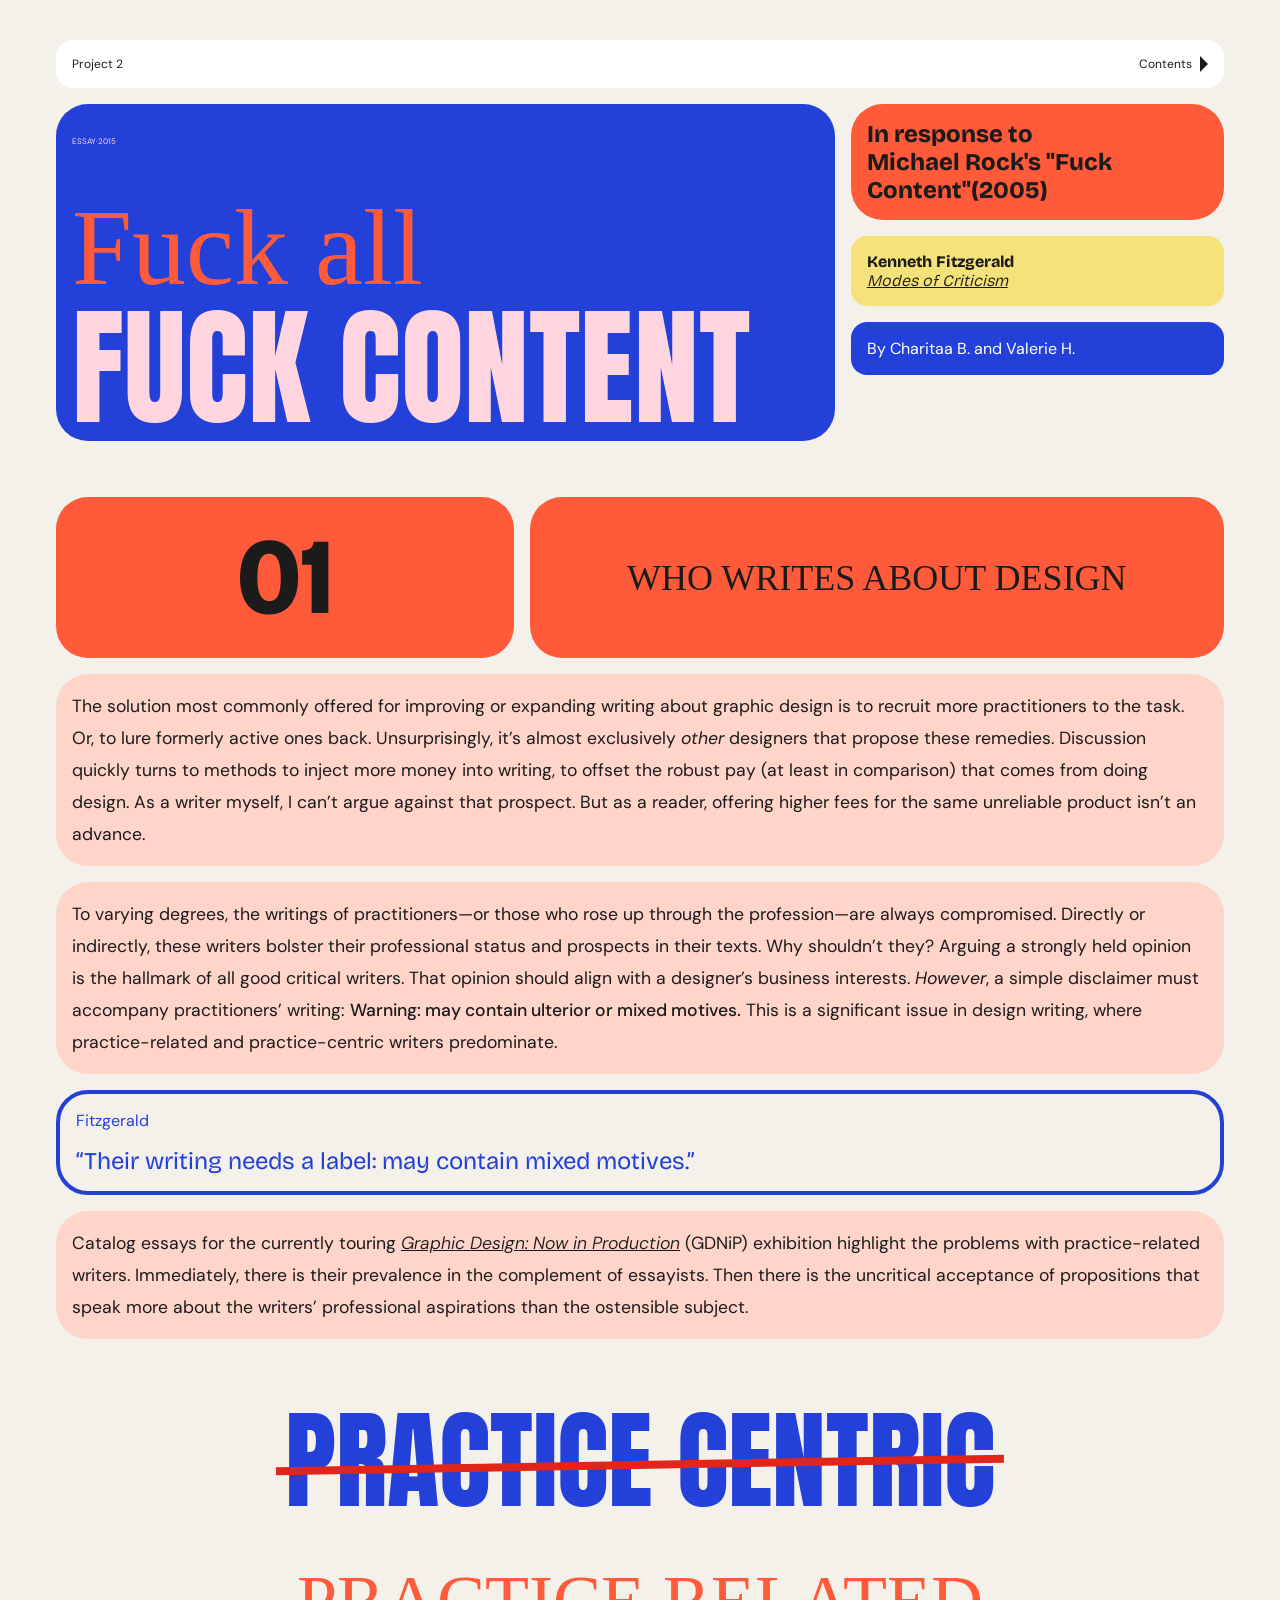
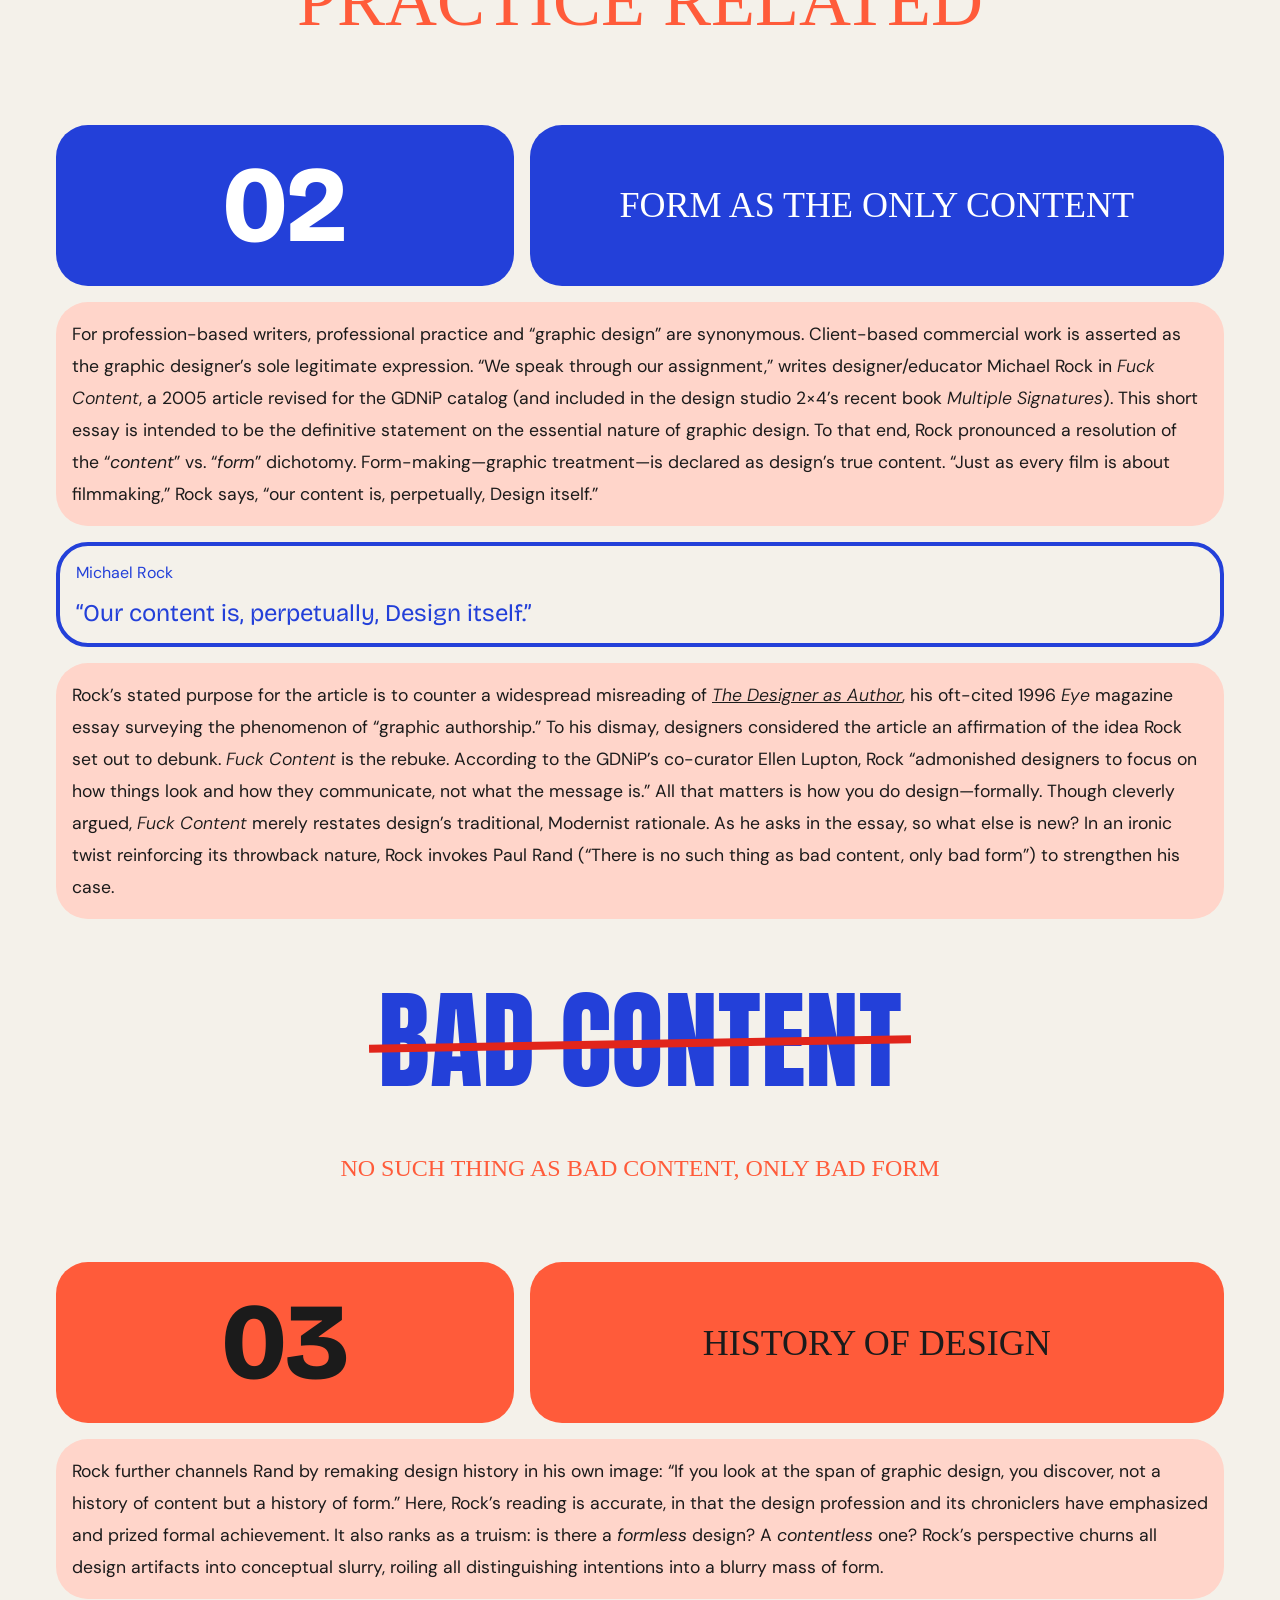
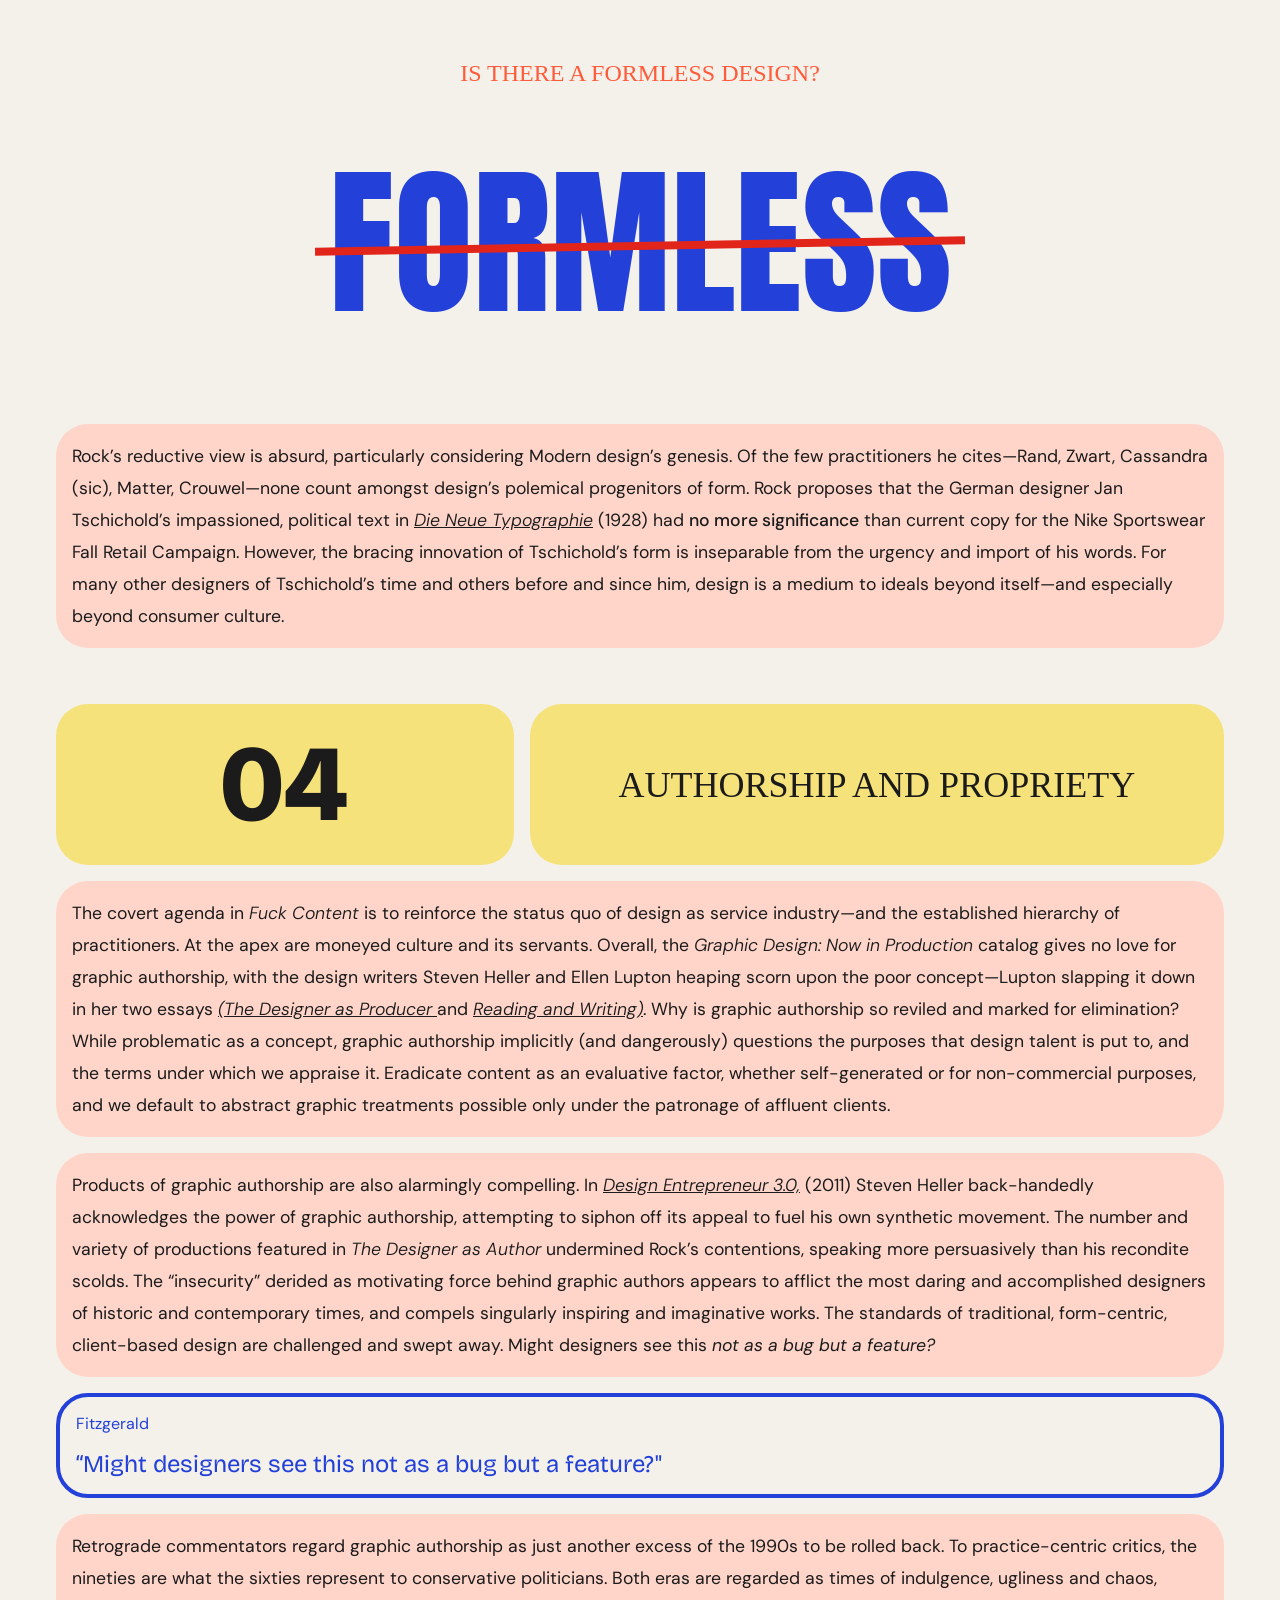
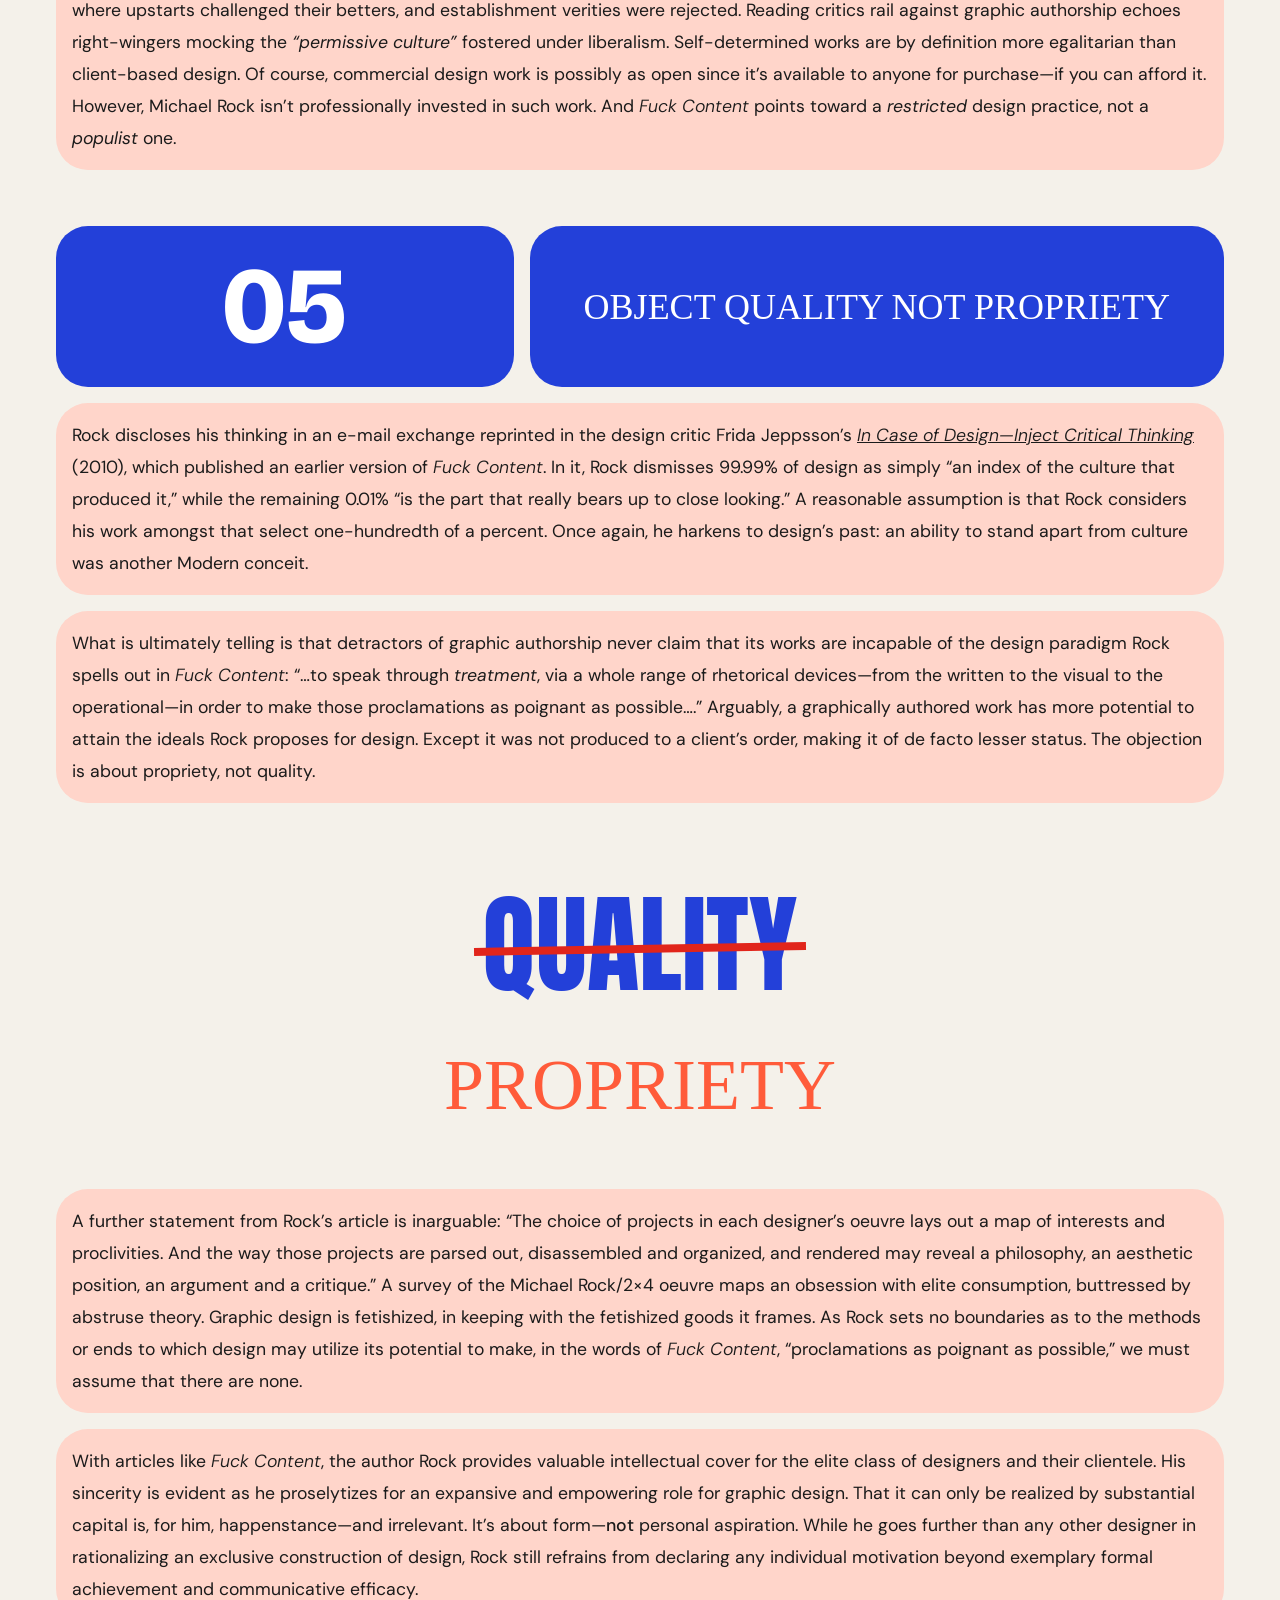
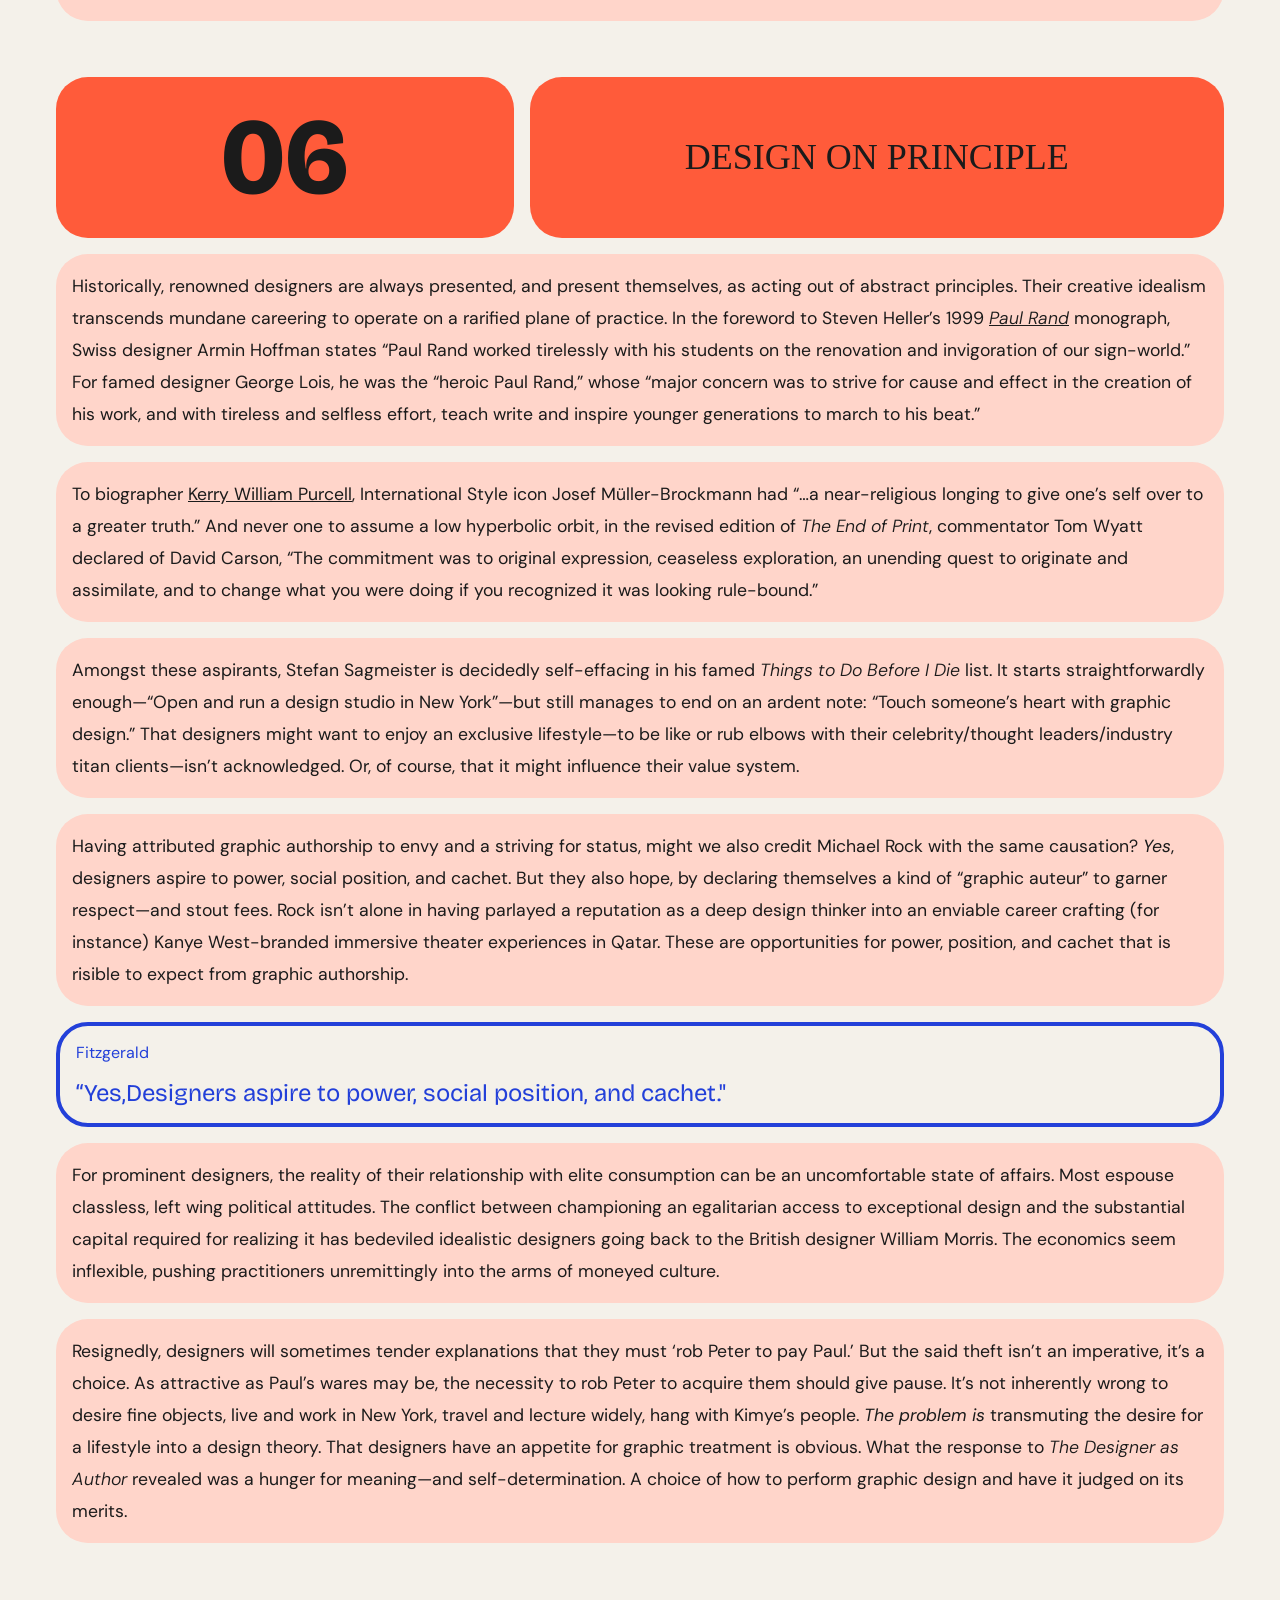
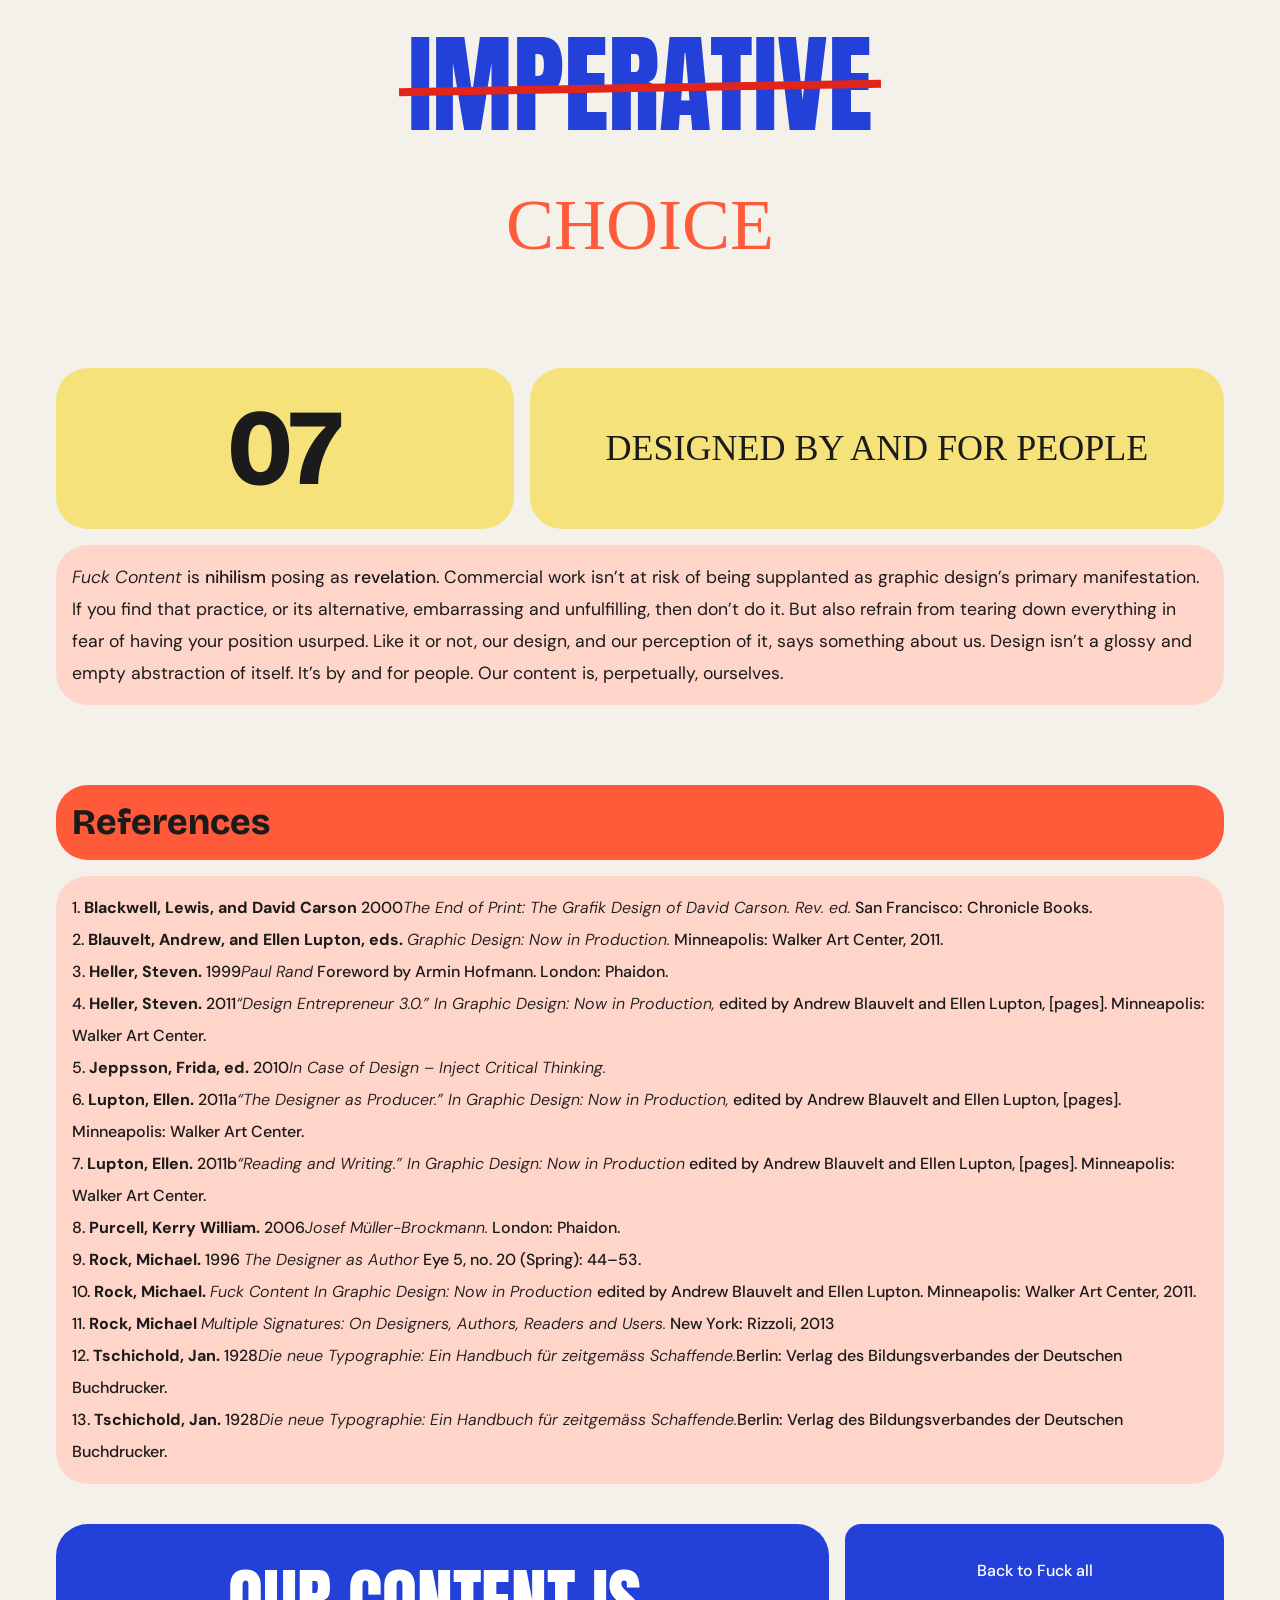
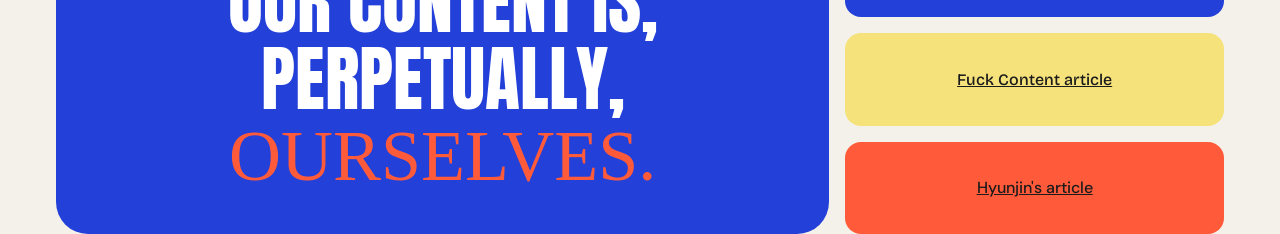
==== commit 31e276af: "add another strikeblock and margin for it" ====
--- a/index.html
+++ b/index.html
@@ -174,6 +174,11 @@
 
 					<p>For prominent designers, the reality of their relationship with elite consumption can be an uncomfortable state of affairs. Most espouse classless, left wing political attitudes. The conflict between championing an egalitarian access to exceptional design and the substantial capital required for realizing it has bedeviled idealistic designers going back to the British designer William Morris. The economics seem inflexible, pushing practitioners unremittingly into the arms of moneyed culture.</p>
 					<p>Resignedly, designers will sometimes tender explanations that they must <mark>‘rob Peter to pay Paul.’</mark> But the said theft isn’t an imperative, it’s a choice. As attractive as Paul’s wares may be, the necessity to rob Peter to acquire them should give pause. It’s not inherently wrong to desire fine objects, live and work in New York, travel and lecture widely, hang with Kimye’s people. <em>The problem is</em> transmuting the desire for a lifestyle into a design theory. That designers have an appetite for graphic treatment is obvious. What the response to <cite>The Designer as Author</cite> revealed was a hunger for meaning—and self-determination. A choice of how to perform graphic design and have it judged on its merits.</p>
+					
+				<section class="strikeblock">
+						<p><del>Imperative</del></p>
+						<p><ins>Choice</ins></p>
+					</section>
 				</section>
 
 				<section class="essay-subsection conclusion yellow-header" id="conclusion">
--- a/style.css
+++ b/style.css
@@ -21,24 +21,13 @@
 --metadata-typeface: 'DM Sans', sans-serif;
 --accent-typeface:'Permanent Marker', cursive;
 
-/* Textsize */ /*working on the magic numbers aspect here and other parts of this sheet*/
-/* --basetext:0.5rem ;
---label-txt: calc(1.5*var(--basetext));
---bodytext-lrg: calc(2*var(--basetext));
---metadata:calc(1.5*var(--bodytext-lrg));
---number-txt:calc(3* var(--metadata));
---quotation-txt: var(--metadata);
---subheading: var(--metadata);
---accent-body: calc(4*var(--bodytext-lrg));
---accent-header: calc(1.5*var(--accent-body)); */
-
 /* Textsizes */
 --basetext:0.5rem;
 --text-xtsml: calc(1.5*var(--basetext));
---text-sml: calc(2.5*var(--basetext));
+--text-sml: calc(2*var(--basetext));
 --text-md: calc(1.5*var(--text-sml));
 --text-lrg: calc(1.5*var(--text-md));
---text-xlrg: calc(1.5*var(--text-lrg));
+--text-xlrg: calc(2*var(--text-lrg));
 --text-xxlrg: calc(1.5*var(--text-xlrg));
 
 /* TextTypes */
@@ -64,7 +53,6 @@
 --base-spacing: var(--basetext);
 --paragraph-spacing:calc(2*var(--base-spacing));
 --section-spacing: calc(2.5*var(--paragraph-spacing));
-/* --page-start: calc(2*var(--section-spacing)); */
 --content-indent: var(--paragraph-spacing);
 --content-end: var(--content-indent);
 
@@ -72,6 +60,7 @@
 --regular-leading: calc(2*var(--basetext));
 --tight-leading: calc(var(--regular-leading)/1.5);
 --relaxed-leading: calc(2*var(--regular-leading));
+--open-leading: calc(1.5 * var(--relaxed-leading));
 --loose-leading: calc(2*var(--relaxed-leading));
 --extraloose-leading: calc(1.5*var(--loose-leading));
 
@@ -89,7 +78,7 @@
 	color: var(--primary-black);
 	font-family: var(--primary-typeface);
 
-	@media (min-width> 768px px) {
+	@media (min-width> 768px) {
 		max-inline-size: var(--page-max-laptop);
 	}
 }
@@ -102,7 +91,7 @@
 	font-family: var(--primary-typeface);
 	font-size: var(--label-txt);
 
-	@media (min-width> 768px px) {
+	@media (min-width> 768px) {
 		font-size: calc(1.5*var(--label-txt));
 		&:hover {
 			color: var(--primary-blue);
@@ -180,7 +169,7 @@
 	font-family: var(--heading-typeface);
 	line-height: var(--extraloose-leading);
 
-	@media (min-width> 768px px) {
+	@media (min-width: 768px) {
 		font-size: calc(1.2*var(--accent-header));
 		line-height: calc(1.2*var(--extraloose-leading));
 	}
@@ -191,7 +180,7 @@
 	font-family: var(--accent-typeface);
 	font-size: var(--accent-body);
 
-	@media (min-width> 768px px) {
+	@media (min-width: 768px) {
 		font-size: calc(1.5*var(--accent-body));
 	}
 }
@@ -207,7 +196,7 @@
 	border-radius: var(--medium-radius);
 	padding: var(--paragraph-spacing);
 
-	@media (min-width> 768px) {
+	@media (min-width: 768px) {
 		font-size: var(--heading);
 	}
 }
@@ -215,7 +204,7 @@
 a {
 	text-decoration: underline;
 
-	@media (min-width>768 px) {
+	@media (min-width: 768px) {
 		&:hover {
 			color: var(--primary-blue);
 		}
@@ -305,19 +294,21 @@
 	background-color: var(--primary-blue);
 	grid-column: span 2;
 	grid-row: span 3;
+	text-transform: uppercase;
 	font-family: var(--heading-typeface);
-	font-weight: var(--extrabold-wt);
+	font-weight: var(--bold-wt);
 	font-size: var(--heading);
 	border-radius: var(--medium-radius);
 	color:var(--primary-white);
-	padding: var(--paragraph-spacing);
-	line-height: var(--loose-leading);
+	padding: var(--basetext);
+	line-height: var(--open-leading);
 	align-content: center;
 	text-align: center;
 	padding: var(--section-spacing);
 
-	@media (min-width>768 px) {
+	@media (min-width: 768px) {
 		font-size: var(--accent-body);
+		line-height: calc(1.2*var(--loose-leading));
 	}
 }
 
@@ -332,12 +323,16 @@
 	grid-row: span 1;
 	font-family: var(--primary-typeface);
 	font-weight: var(--bold-wt);
-	font-size: var(--body-txt);
+	font-size: var(--label-txt);
 	text-decoration: none;
 	border-radius: var(--small-radius);
 	color:var(--primary-white);
 	align-content: center;
 	text-align: center;
+
+	@media (min-width :768px) {
+		font-size: var(--body-txt);
+	}
 }
 
 .related-link {
@@ -347,10 +342,14 @@
 	padding: var(--paragraph-spacing);
 	border-radius: var(--small-radius);
 	font-family: var(--secondary-typeface);
-	font-size: var(--body-txt);
+	font-size: var(--label-txt);
 	font-weight: var(--bold-wt);
 	align-content: center;
 	text-align: center;
+
+	@media (min-width :768px) {
+		font-size: var(--body-txt);
+	}
 }
 
 .previous-website {
@@ -360,22 +359,26 @@
 	padding: var(--paragraph-spacing);
 	border-radius: var(--small-radius);
 	font-family: var(--primary-typeface);
-	font-size: var(--body-txt);
+	font-size: var(--label-txt);
 	font-weight: var(--bold-wt);
 	color: var(--primary-black);
 	align-content: center;
 	text-align: center;
 
+	@media (min-width :768px) {
+		font-size: var(--body-txt);
+	}
+
 }
 
 /* Introduction */
 .essay-subsection .essay-header {
 	display: grid;
-	grid-template-columns: 1fr 1fr 1fr;
+	grid-template-columns: repeat(3, 1fr);
 	gap:var(--paragraph-spacing);
 
-	@media (min-width>768px) {
-		grid-template-columns: 1fr 1fr 1fr 1fr 1fr;
+	@media (min-width:768px) {
+		grid-template-columns: repeat(5, 1fr);
 	}
 }
 
@@ -396,7 +399,7 @@
 	font-weight: var(--extrabold-wt);
 	grid-column: span 1;
 
-	@media (min-width> 768px) {
+	@media (min-width:768px) {
 		grid-column: span 2;
 		font-size: calc(1.5*var(--number-txt));
 	}
@@ -408,7 +411,7 @@
 	font-weight: var(--bold-wt);
 	grid-column: span 2;
 
-	@media (min-width> 768px) {
+	@media (min-width:768px) {
 		grid-column: span 3;
 		font-size: calc(1.5*var(--subheading));
 	}
@@ -446,10 +449,10 @@
 	font-size: var(--body-txt);
 	line-height:var(--relaxed-leading);
 
-	/* @media (min-width> 768px) {
-		&:font-size: var(--heading);
-		}
-	} */
+	@media (min-width:768px) {
+		font-size: calc(1.1*var(--body-txt));
+	}
+
 }
 
 /* This is to change the colours of the subheading blocks */
@@ -504,7 +507,7 @@
 }
 
 .essay-subsection .strikeblock {
-	margin-block: var(--section-spacing);
+	margin-block: calc(1.5 * var(--section-spacing));
 }
 
 
@@ -541,9 +544,9 @@
 	text-wrap: balance;
 	max-inline-size: 30ch;
 
-	@media (min-width> 768px) {
+	/* @media (width> 768px) {
 		font-size: var(--accent-body);
-	 	}
+	 	} */
 	}
 
 .strikeblock--long-ins {
@@ -576,7 +579,7 @@
 	}
 }
 
-@media (min-width> 768px) {
+@media (min-width: 768px) {
 	header {
 		display: flex;
 		gap: var(--paragraph-spacing);
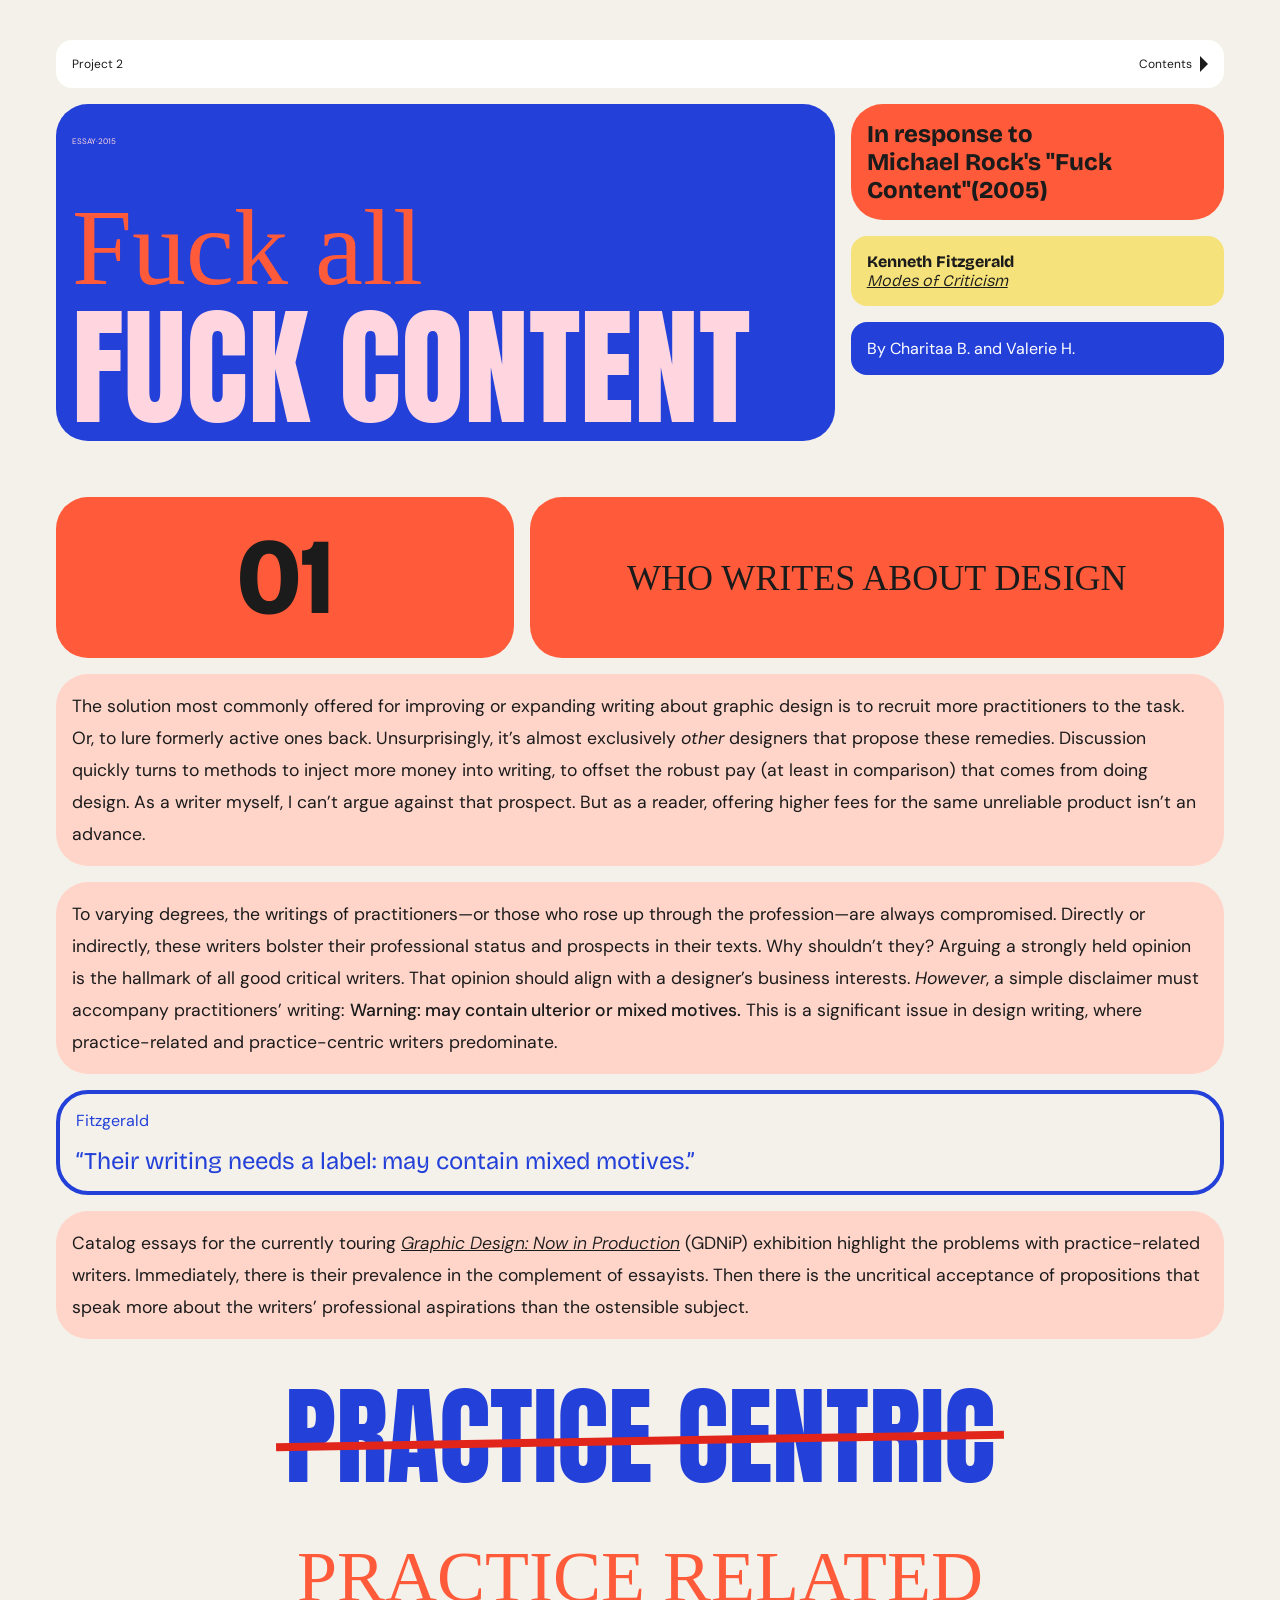
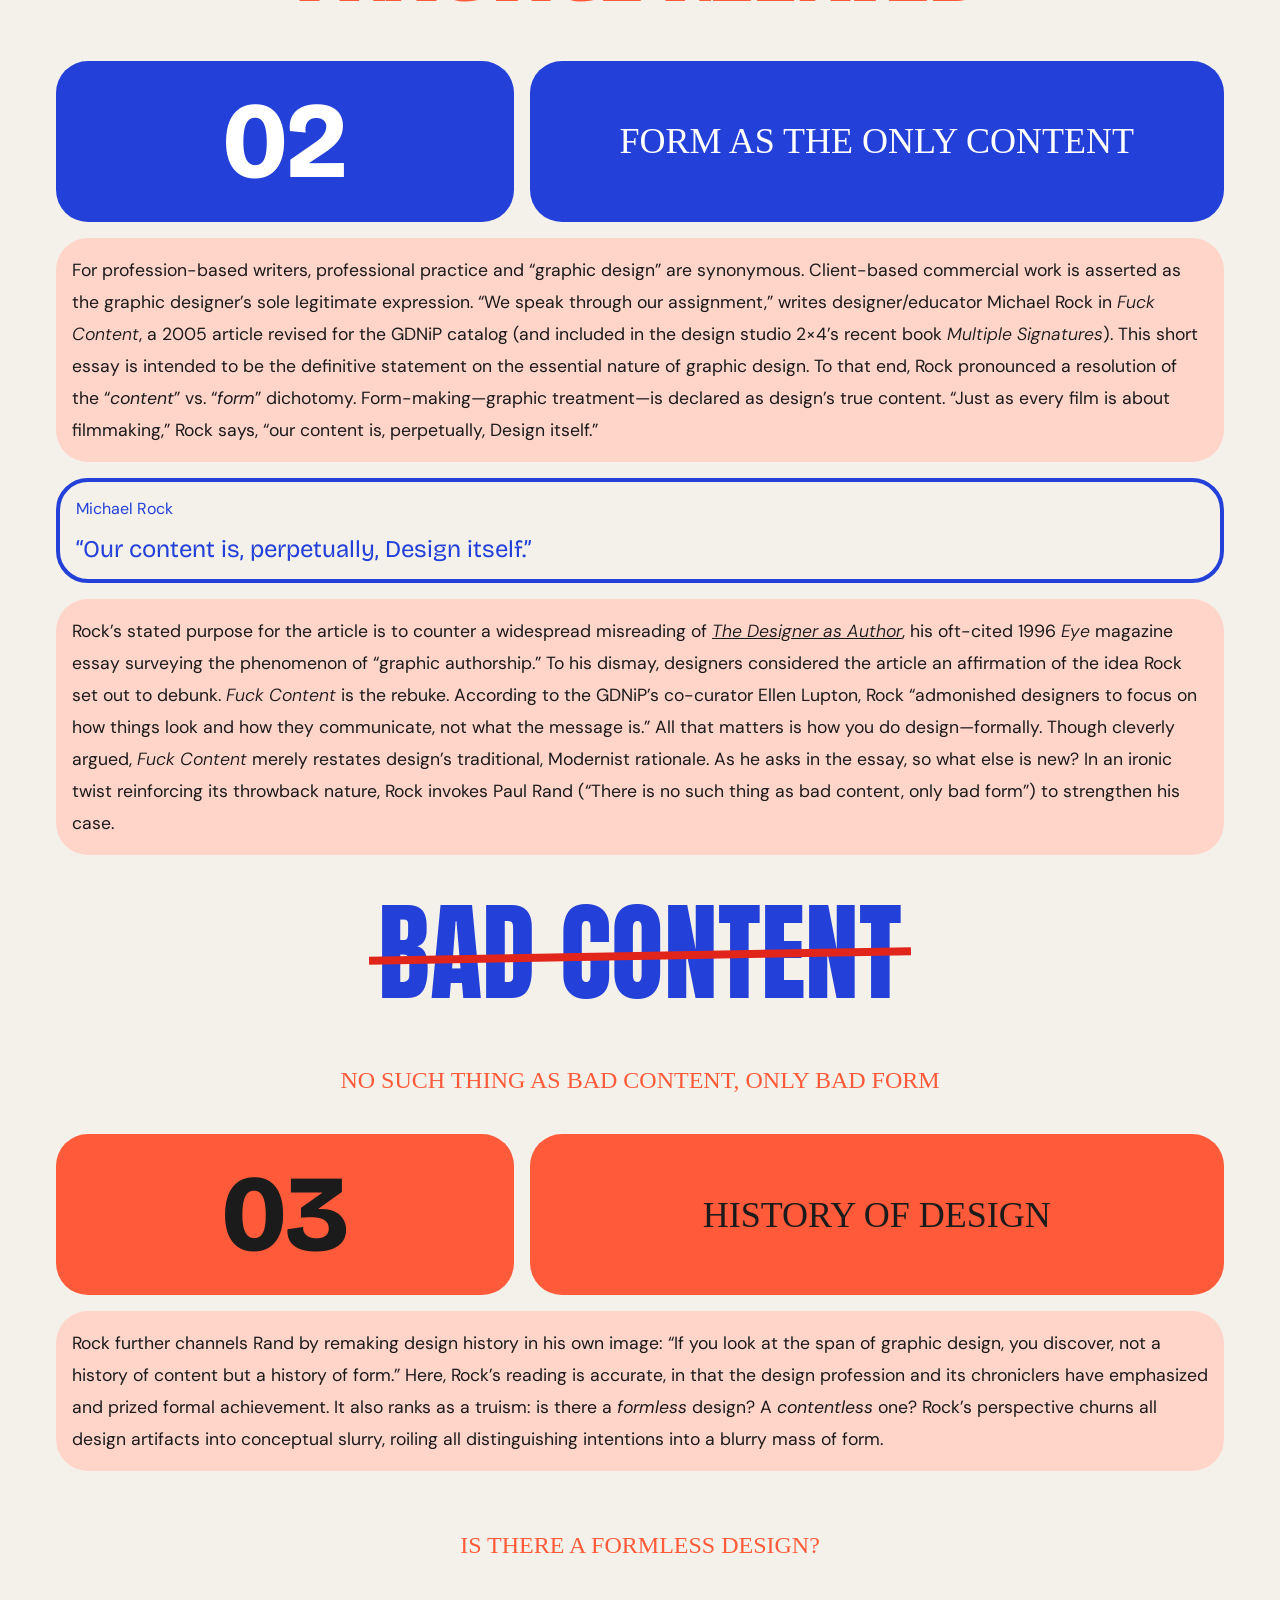
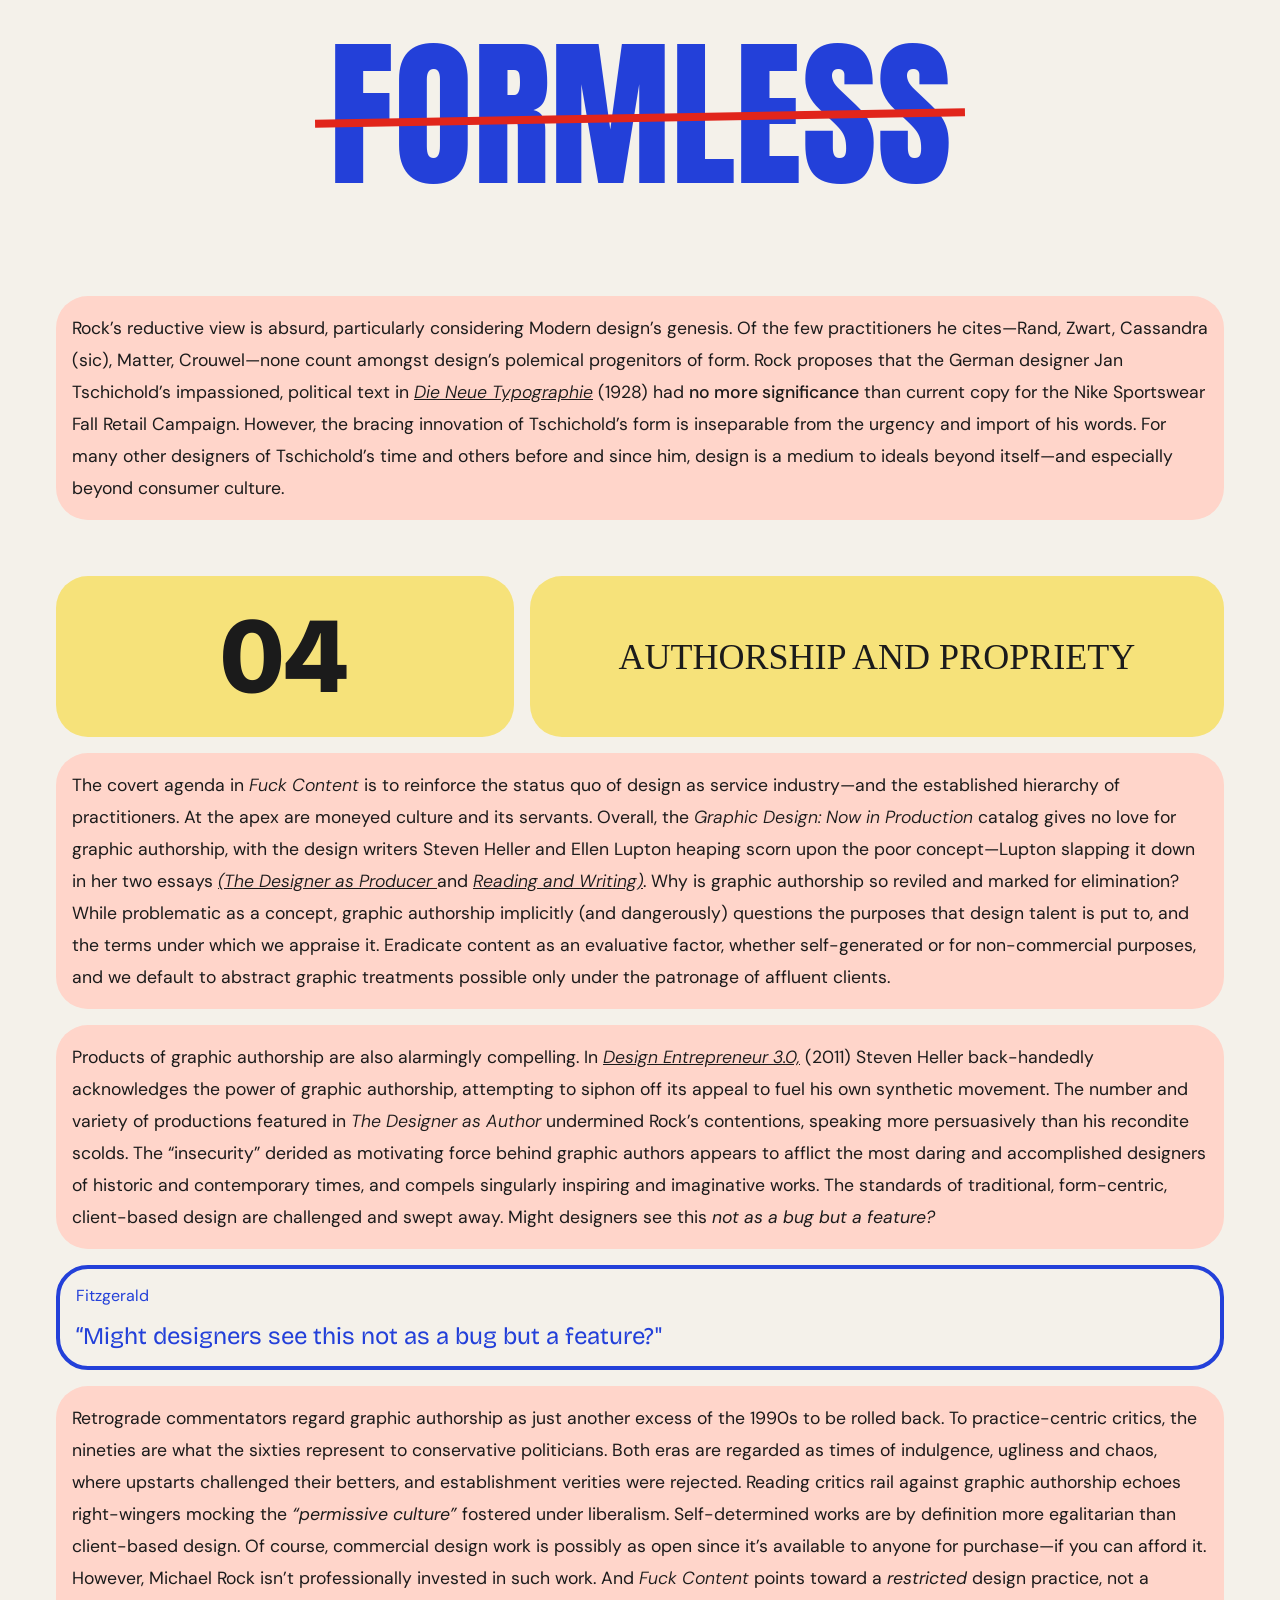
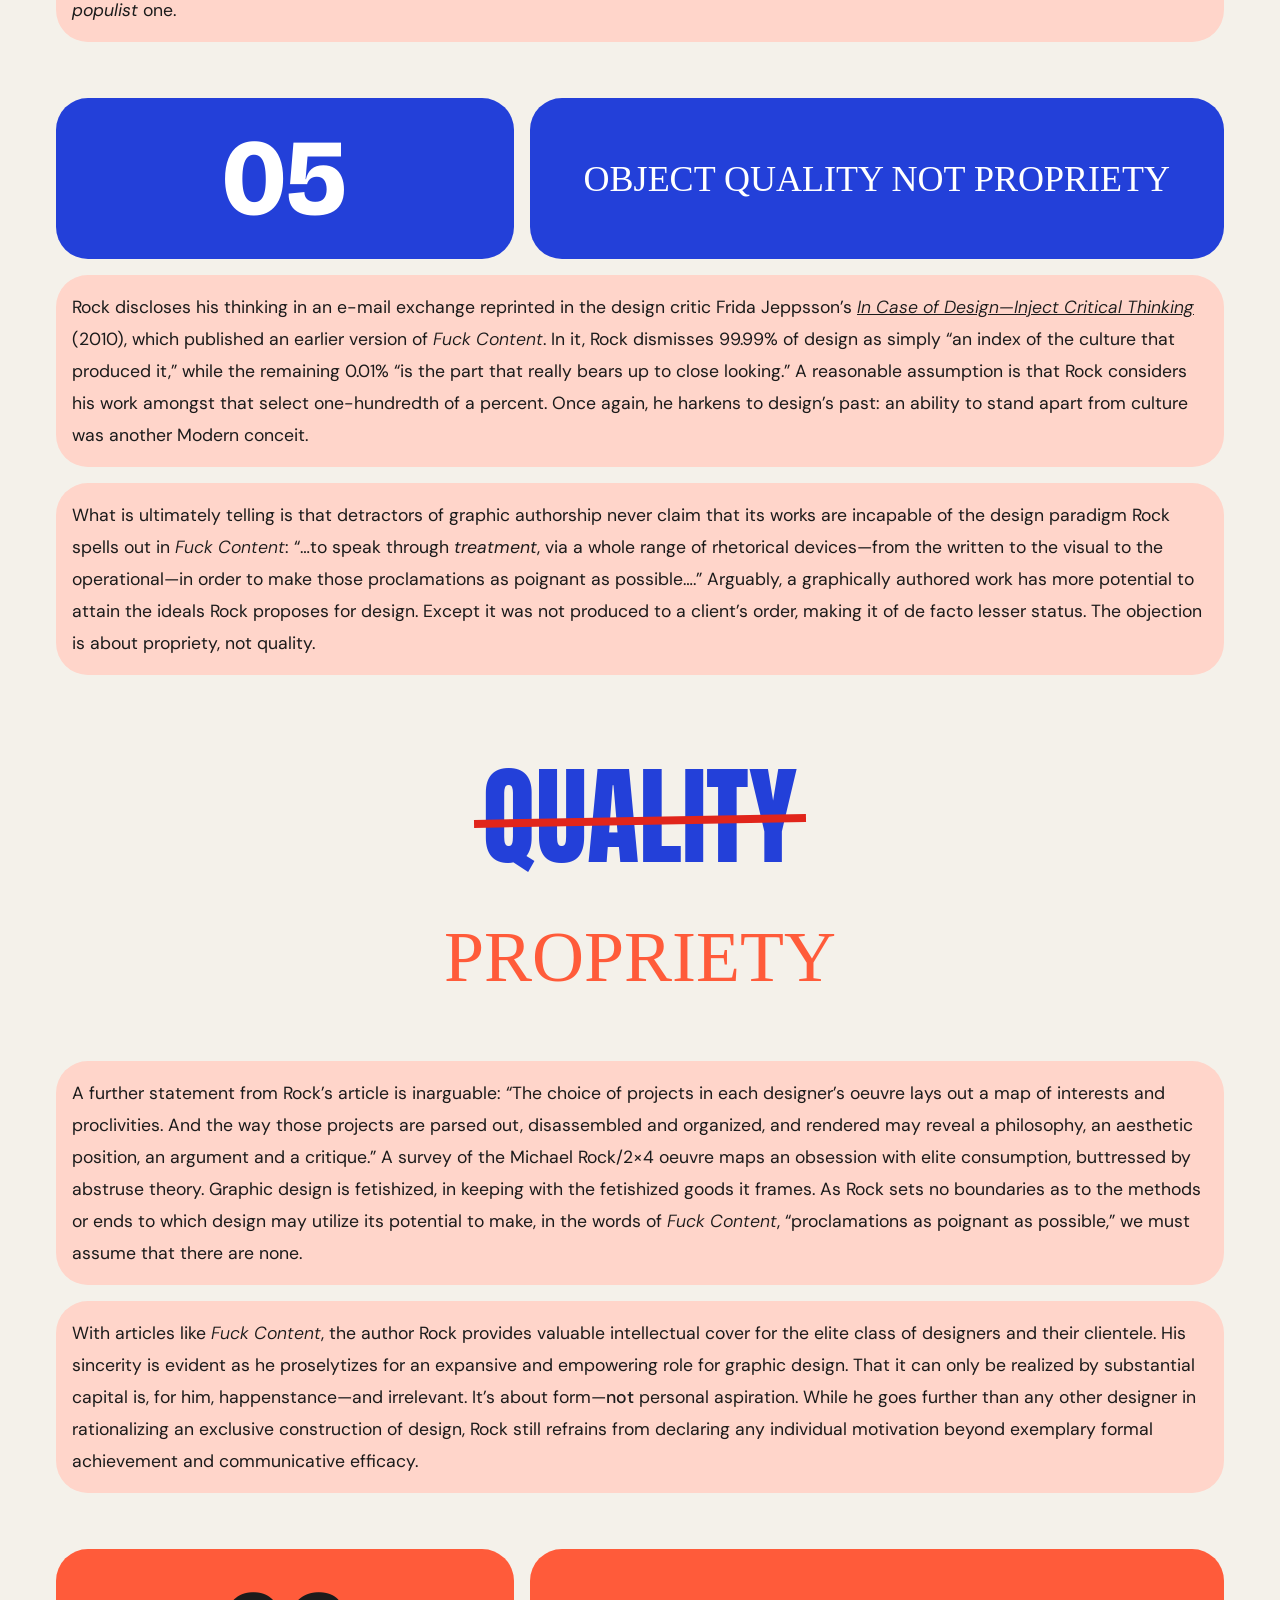
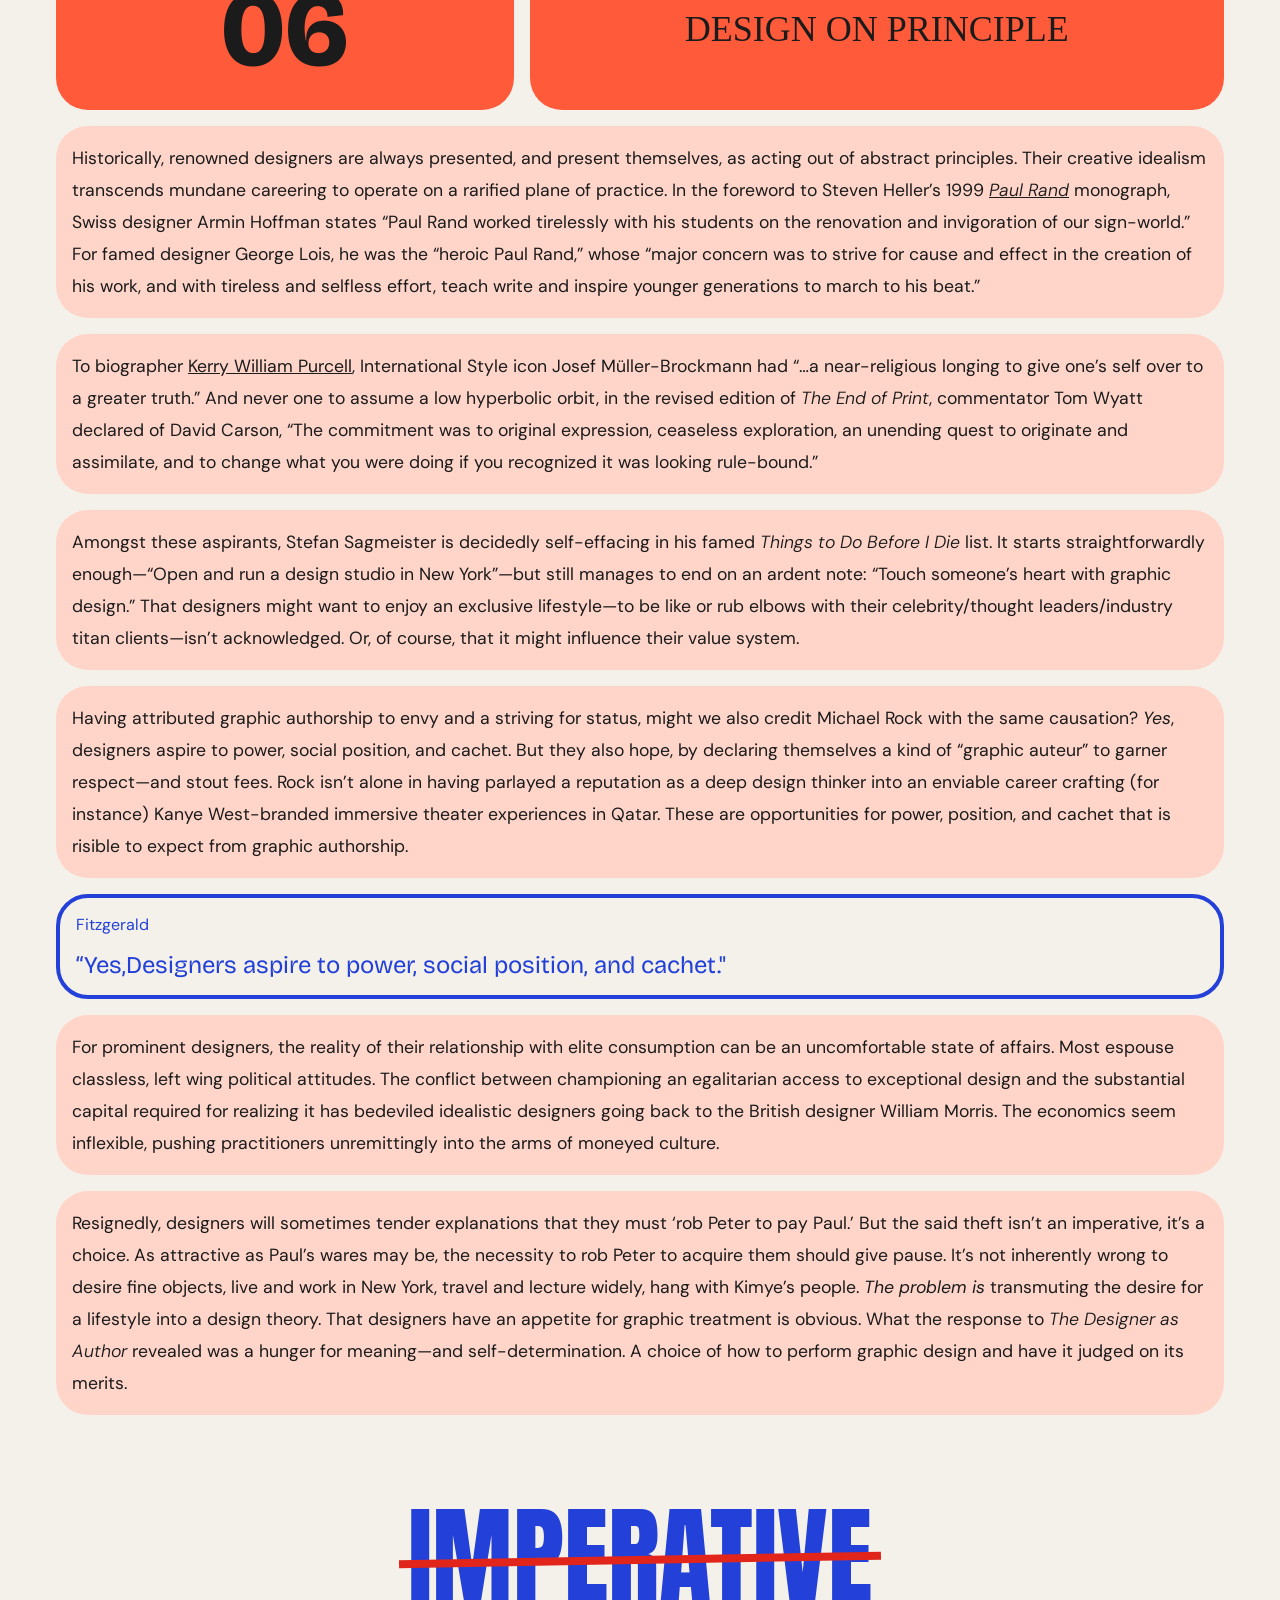
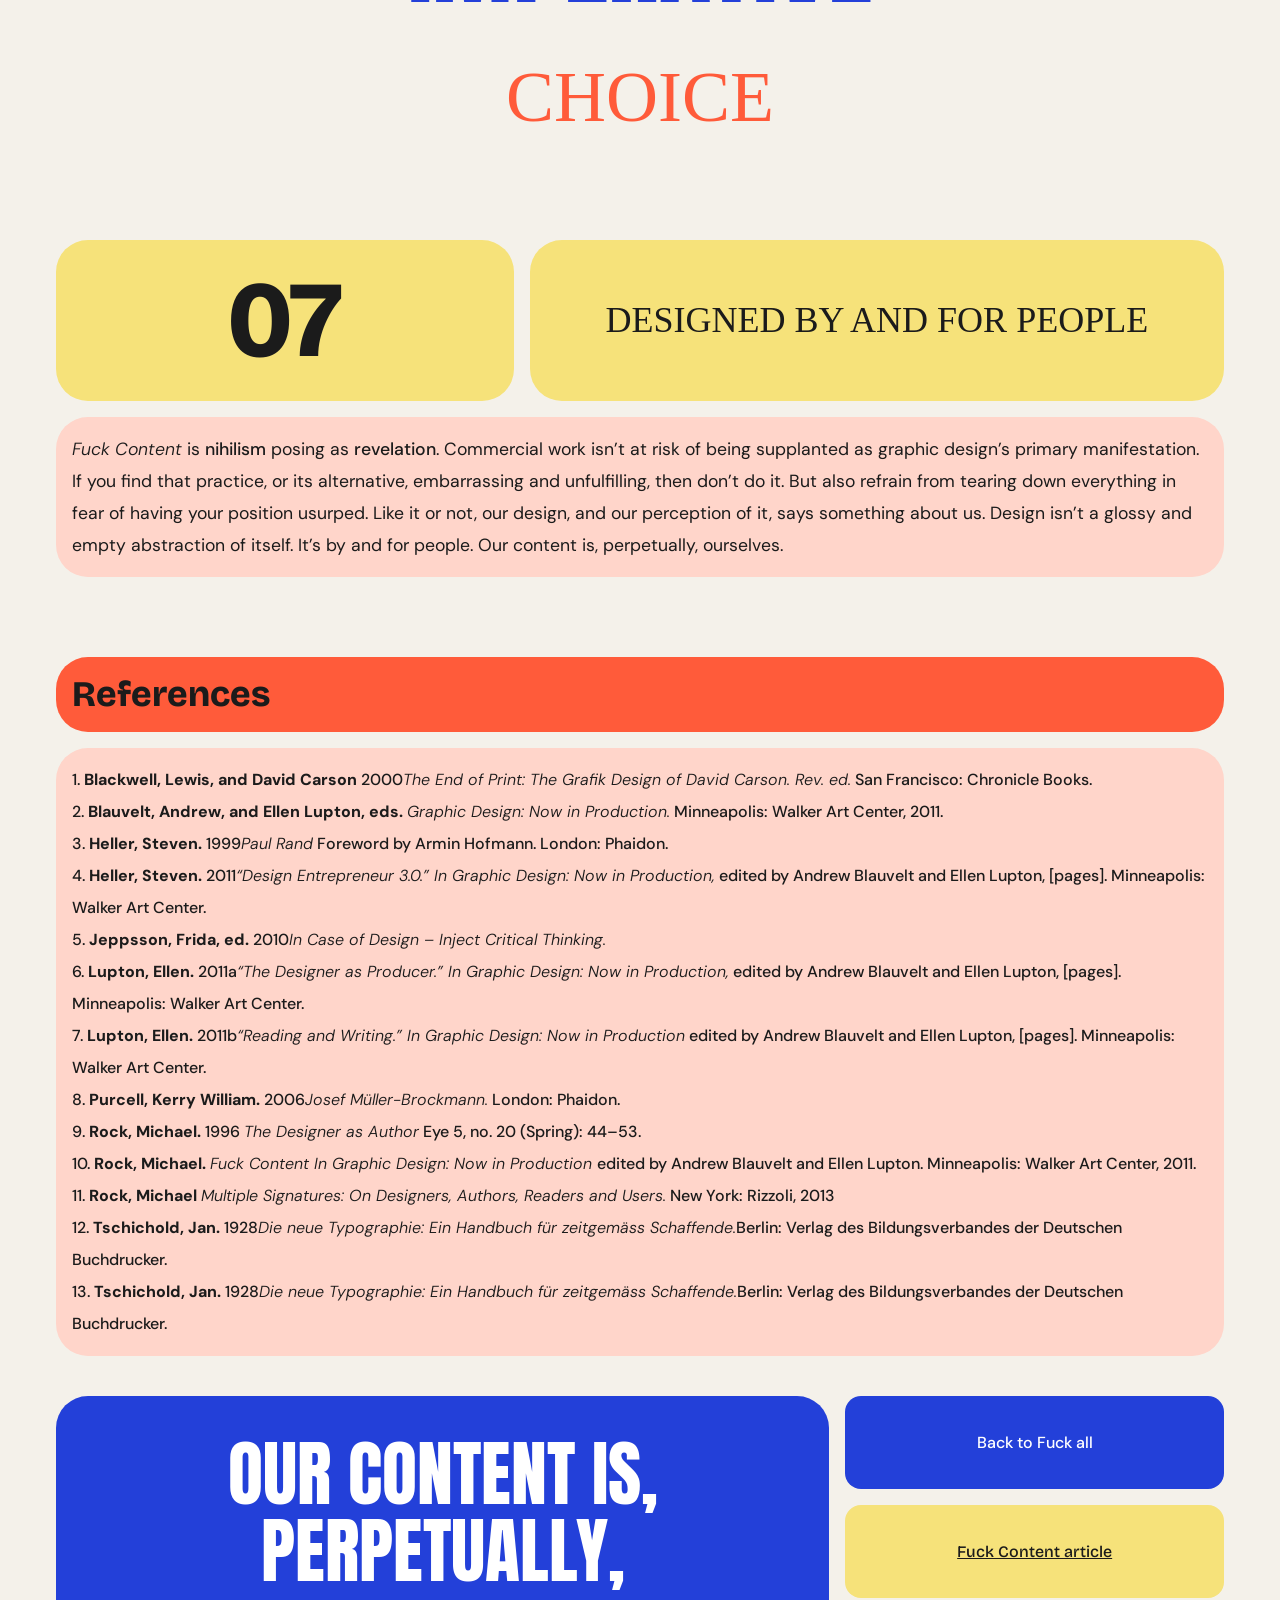
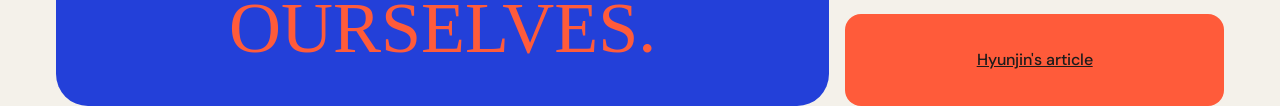
==== commit d98b52ac: "Fixed issue with endcard and spacing" ====
--- a/index.html
+++ b/index.html
@@ -73,7 +73,6 @@
 
 					<p>The solution most commonly offered for improving or expanding writing about graphic design is to recruit more practitioners to the task. Or, to lure formerly active ones back. Unsurprisingly, it’s almost exclusively <em>other</em> designers that propose these remedies. Discussion quickly turns to methods to inject more money into writing, to offset the robust pay (at least in comparison) that comes from doing design. As a writer myself, I can’t argue against that prospect. But as a reader, offering higher fees for the same unreliable product isn’t an advance.</p>
 					<p>To varying degrees, the writings of practitioners—or those who rose up through the profession—are always compromised. Directly or indirectly, these writers bolster their professional status and prospects in their texts. Why shouldn’t they? Arguing a strongly held opinion is the hallmark of all good critical writers. That opinion should align with a designer’s business interests. <em>However</em>, a simple disclaimer must accompany practitioners’ writing: <strong>Warning: may contain ulterior or mixed motives.</strong> This is a significant issue in design writing, where practice-related and practice-centric writers predominate.</p>
-
 					<aside class="pullquote" id="warning">
 						<p class="author">Fitzgerald</p>
 						<blockquote>“Their writing needs a label: may contain mixed motives.”</blockquote>
@@ -174,7 +173,7 @@
 
 					<p>For prominent designers, the reality of their relationship with elite consumption can be an uncomfortable state of affairs. Most espouse classless, left wing political attitudes. The conflict between championing an egalitarian access to exceptional design and the substantial capital required for realizing it has bedeviled idealistic designers going back to the British designer William Morris. The economics seem inflexible, pushing practitioners unremittingly into the arms of moneyed culture.</p>
 					<p>Resignedly, designers will sometimes tender explanations that they must <mark>‘rob Peter to pay Paul.’</mark> But the said theft isn’t an imperative, it’s a choice. As attractive as Paul’s wares may be, the necessity to rob Peter to acquire them should give pause. It’s not inherently wrong to desire fine objects, live and work in New York, travel and lecture widely, hang with Kimye’s people. <em>The problem is</em> transmuting the desire for a lifestyle into a design theory. That designers have an appetite for graphic treatment is obvious. What the response to <cite>The Designer as Author</cite> revealed was a hunger for meaning—and self-determination. A choice of how to perform graphic design and have it judged on its merits.</p>
-					
+
 				<section class="strikeblock">
 						<p><del>Imperative</del></p>
 						<p><ins>Choice</ins></p>
--- a/style.css
+++ b/style.css
@@ -292,8 +292,8 @@
 
 .closing-quote {
 	background-color: var(--primary-blue);
-	grid-column: span 2;
-	grid-row: span 3;
+	grid-column: span 3;
+	grid-row: span 2;
 	text-transform: uppercase;
 	font-family: var(--heading-typeface);
 	font-weight: var(--bold-wt);
@@ -309,18 +309,20 @@
 	@media (min-width: 768px) {
 		font-size: var(--accent-body);
 		line-height: calc(1.2*var(--loose-leading));
+		grid-column: span 2;
+		grid-row: span 3;
 	}
 }
 
 .closing-quote > span {
 	font-family: var(--accent-typeface);
 	color: var(--primary-orange);
+	text-align: center;
 }
 
 #top {
 	background-color: var(--primary-blue);
 	grid-column: span 1;
-	grid-row: span 1;
 	font-family: var(--primary-typeface);
 	font-weight: var(--bold-wt);
 	font-size: var(--label-txt);
@@ -337,7 +339,6 @@
 
 .related-link {
 	grid-column: span 1;
-	grid-row: span 1;
 	background-color: var(--primary-yellow);
 	padding: var(--paragraph-spacing);
 	border-radius: var(--small-radius);
@@ -354,7 +355,6 @@
 
 .previous-website {
 	grid-column: span 1;
-	grid-row: span 1;
 	background-color: var(--primary-orange);
 	padding: var(--paragraph-spacing);
 	border-radius: var(--small-radius);
@@ -384,7 +384,6 @@
 
 .essay-subsection .essay-number,
 .essay-subsection .essay-subheading {
-	margin-block-start: var(--section-spacing);
 	background-color: var(--primary-orange);
 	border-radius: var(--medium-radius);
 	padding: var(--paragraph-spacing);
@@ -460,18 +459,22 @@
 .blue-header .essay-subheading {
 	background-color: var(--primary-blue);
 	color: var(--primary-white);
+	margin-block-start: var(--section-spacing);
+
 }
 
 .yellow-header .essay-number,
 .yellow-header .essay-subheading {
 	background-color: var(--primary-yellow);
 	color: var(--primary-black);
+	margin-block-start: var(--section-spacing);
 }
 
 .orange-header .essay-number,
 .orange-header .essay-subheading {
 	background-color: var(--primary-orange);
 	color: var(--primary-black);
+	margin-block-start: var(--section-spacing);
 }
 
 .blue-header .essay-subheading,
@@ -491,7 +494,8 @@
 	display: grid;
 	justify-items: var(--align);
 	gap: var(--paragraph-spacing);
-	margin-block: var(--section-spacing);
+	/* margin-block: var(--section-spacing); */
+	/* TO BE FIXED: the spacing doubles when it comes above a subheading */
 	text-align: var(--align);
 	text-transform: uppercase;
 
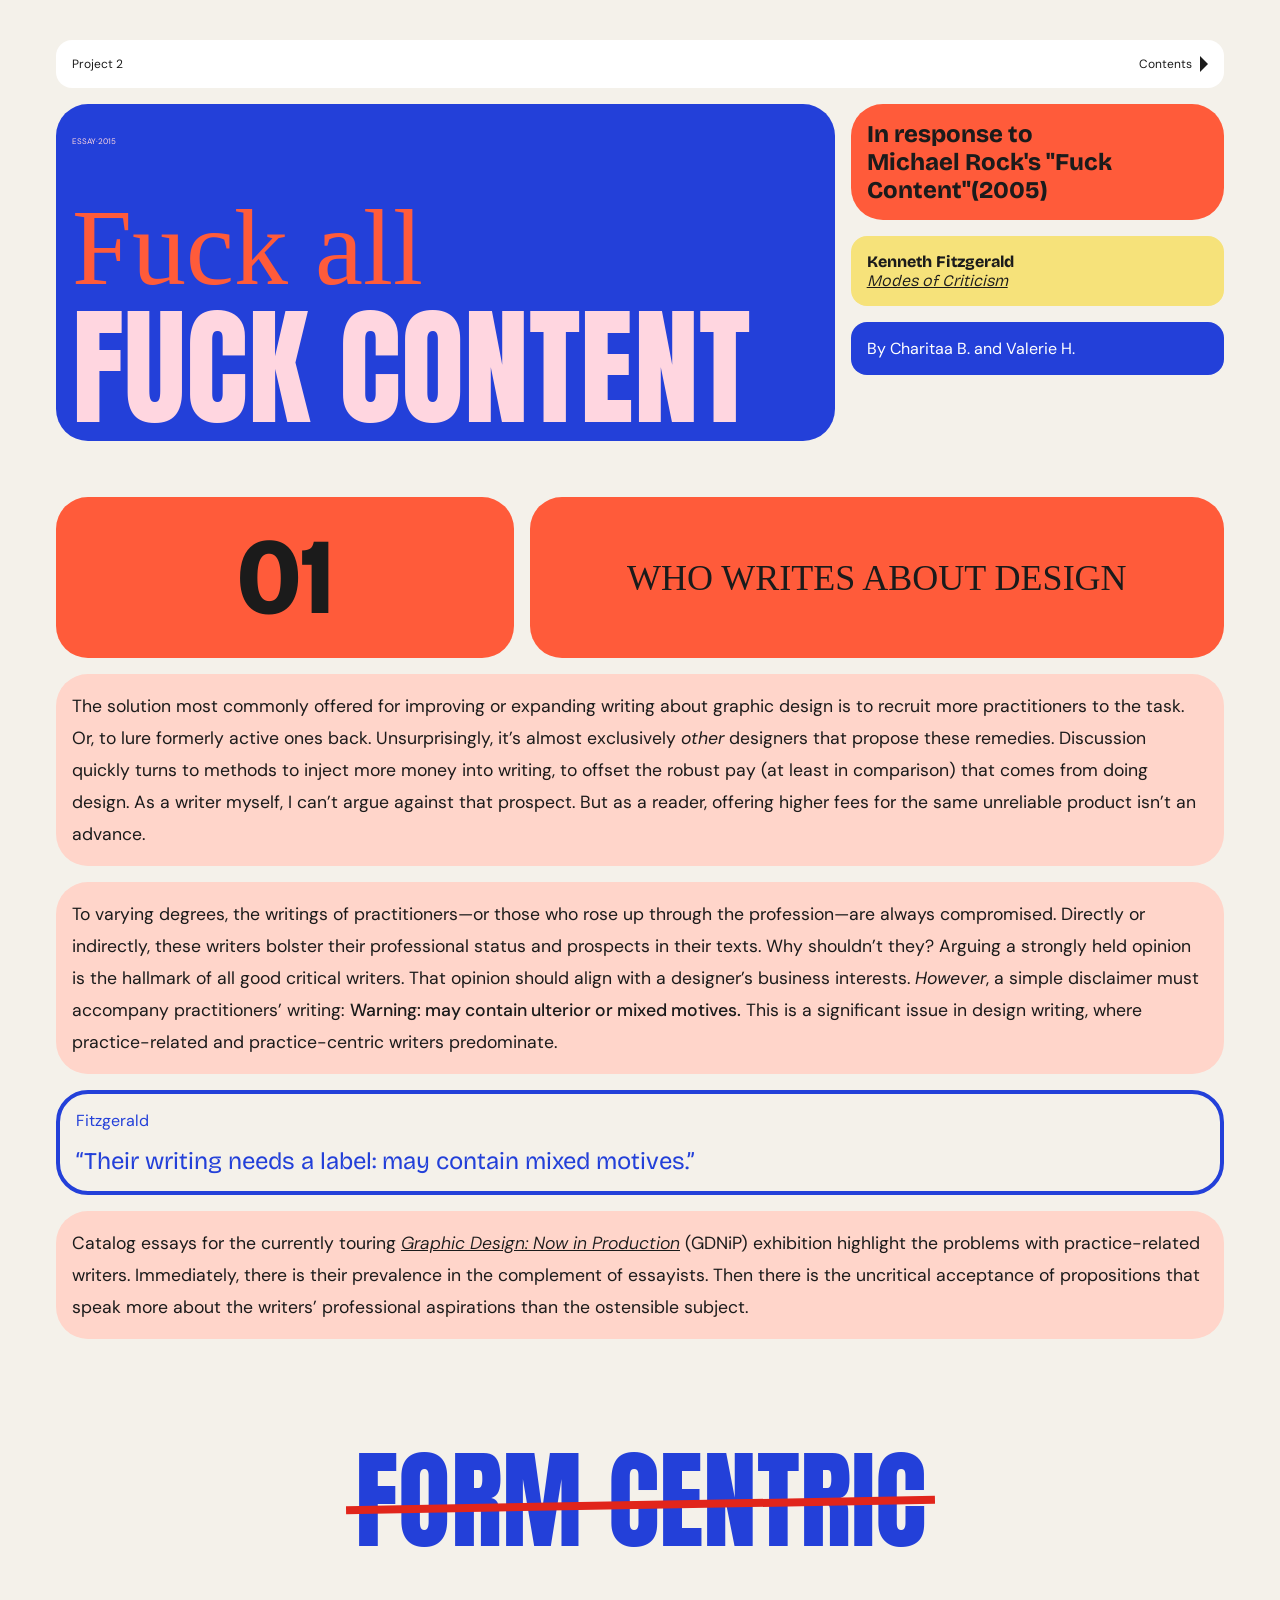
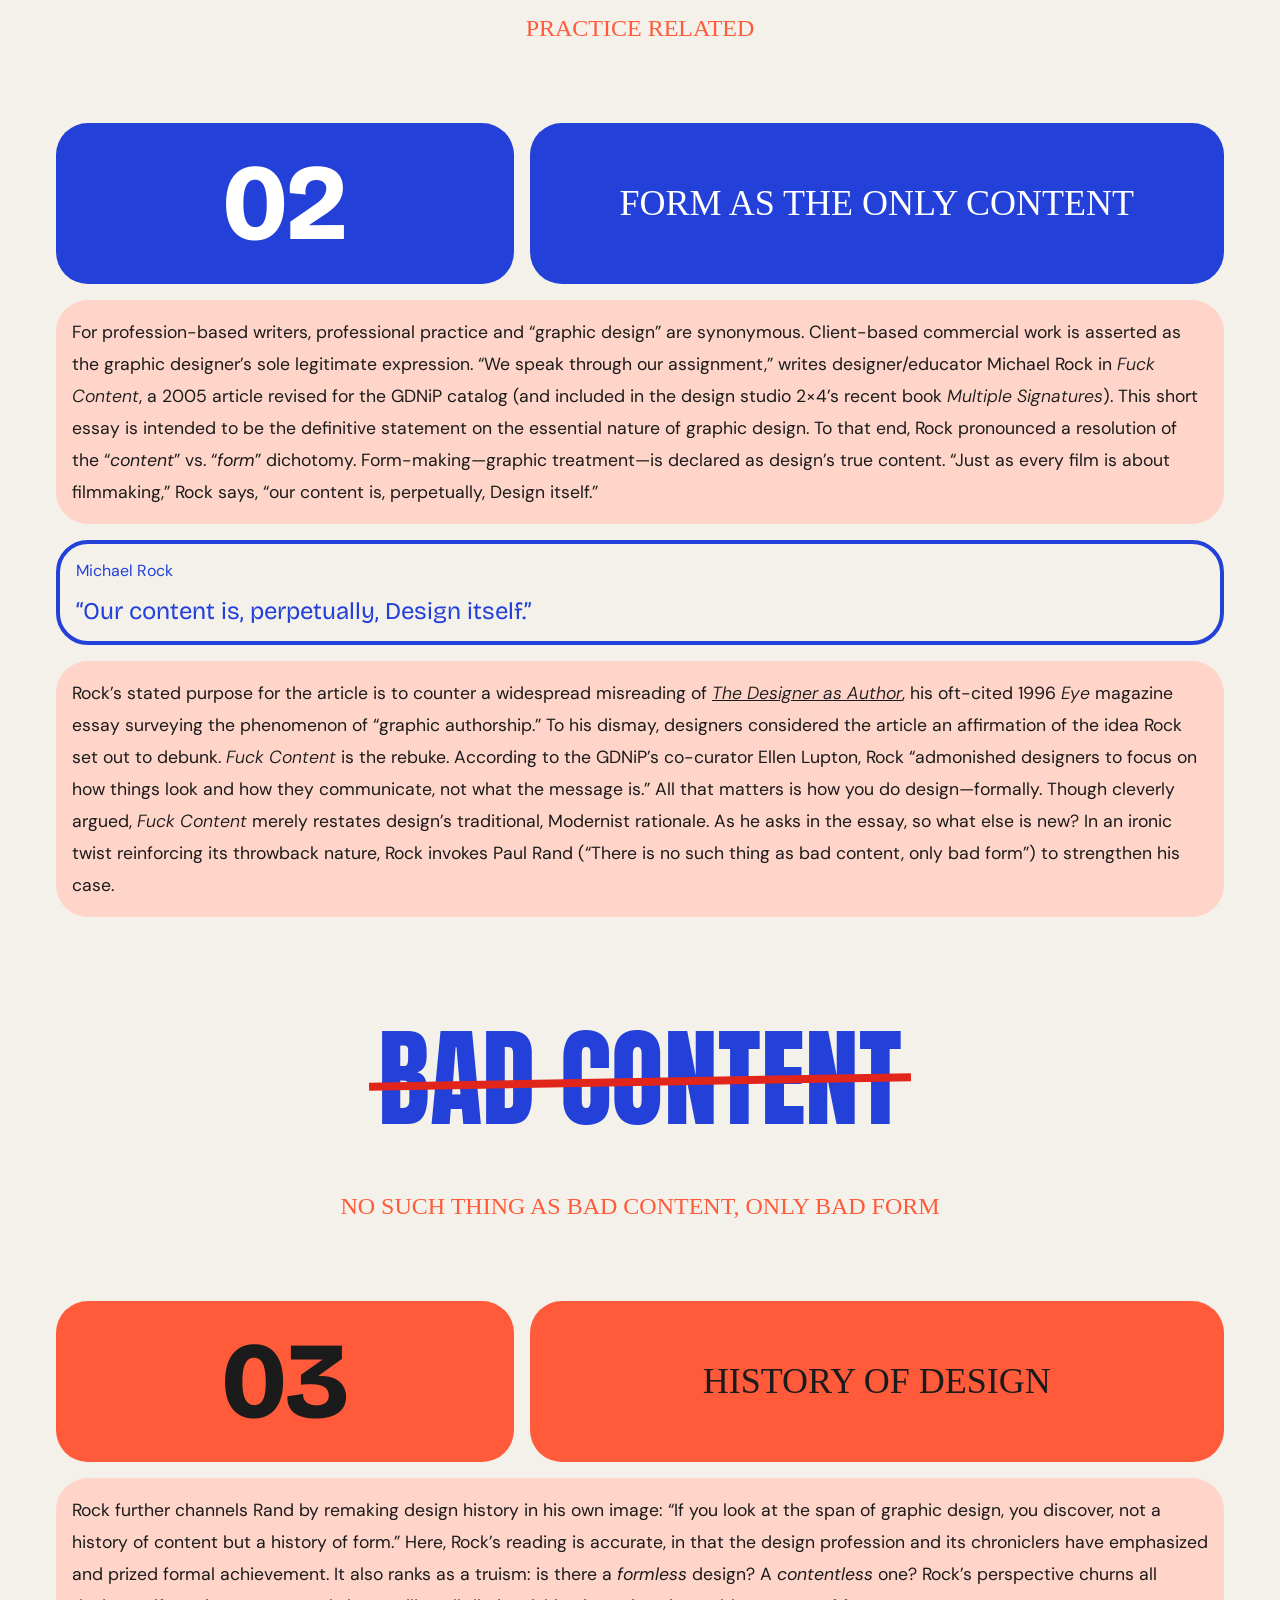
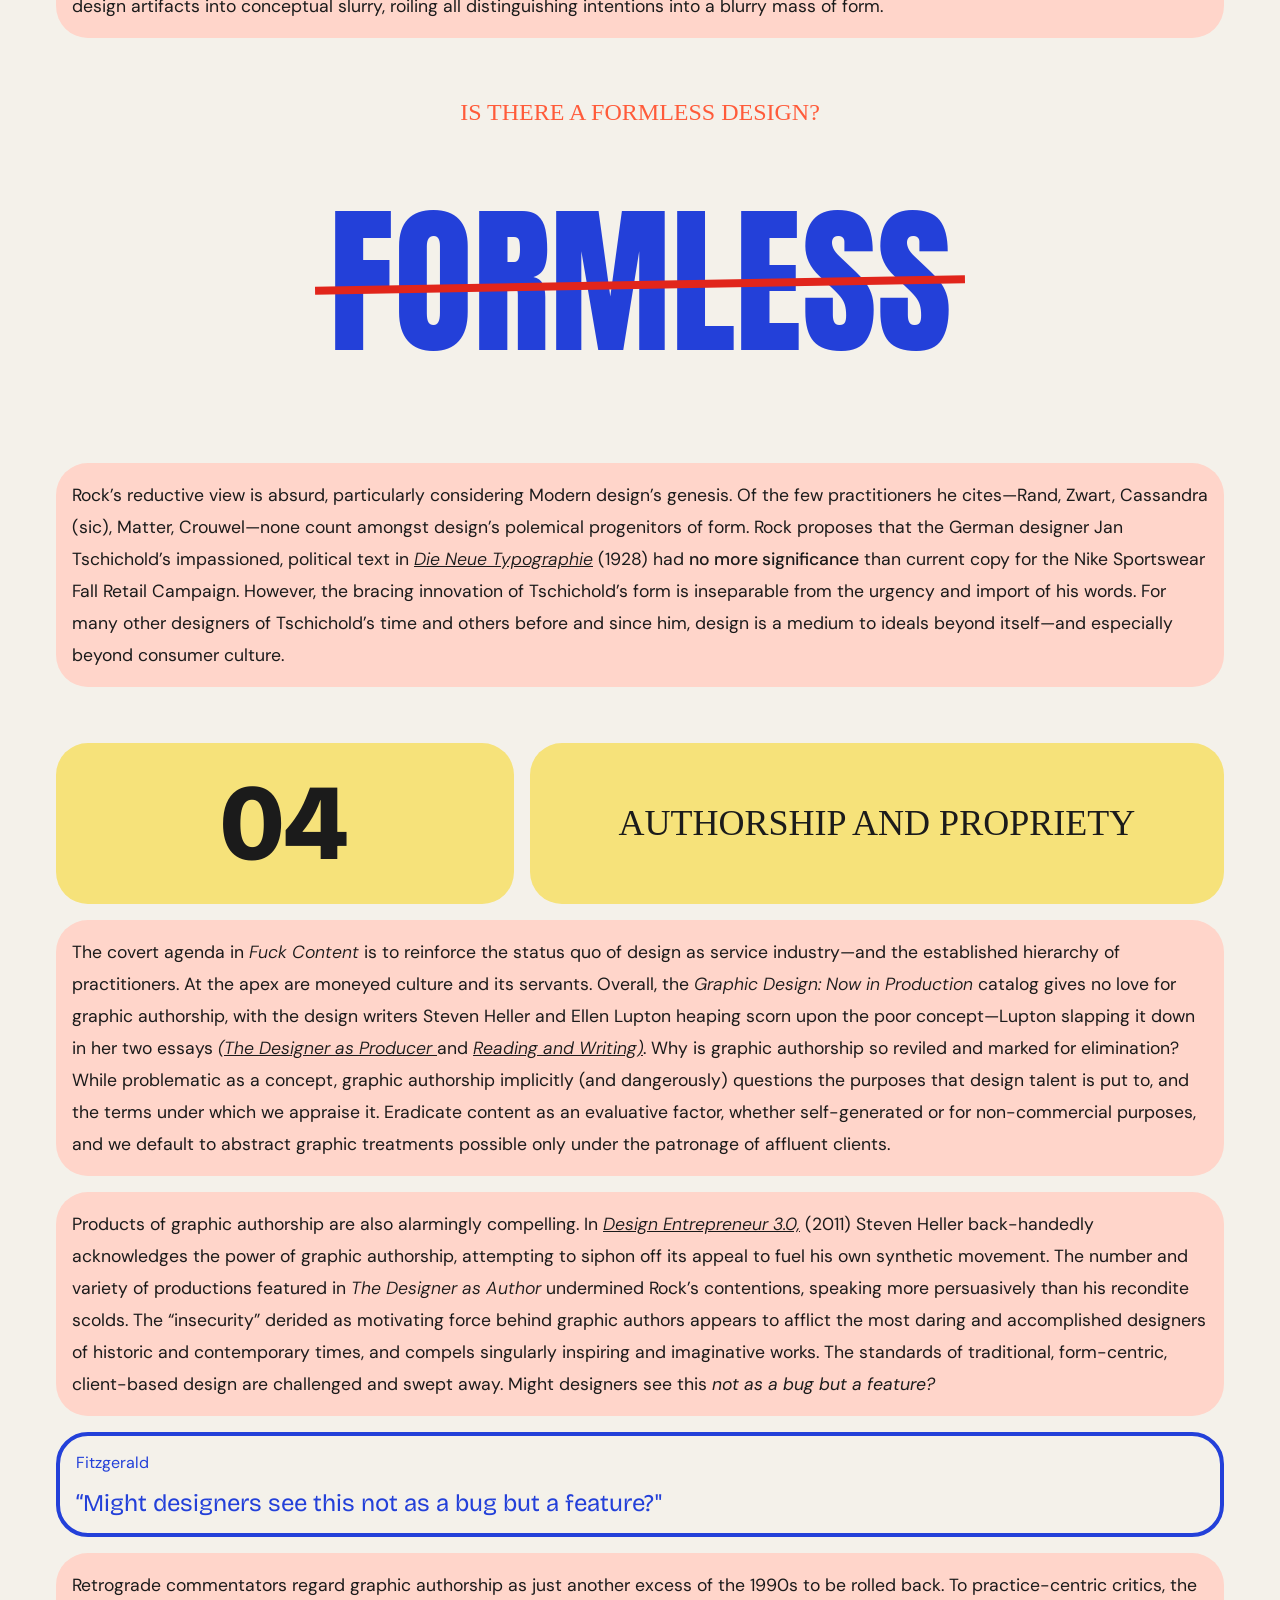
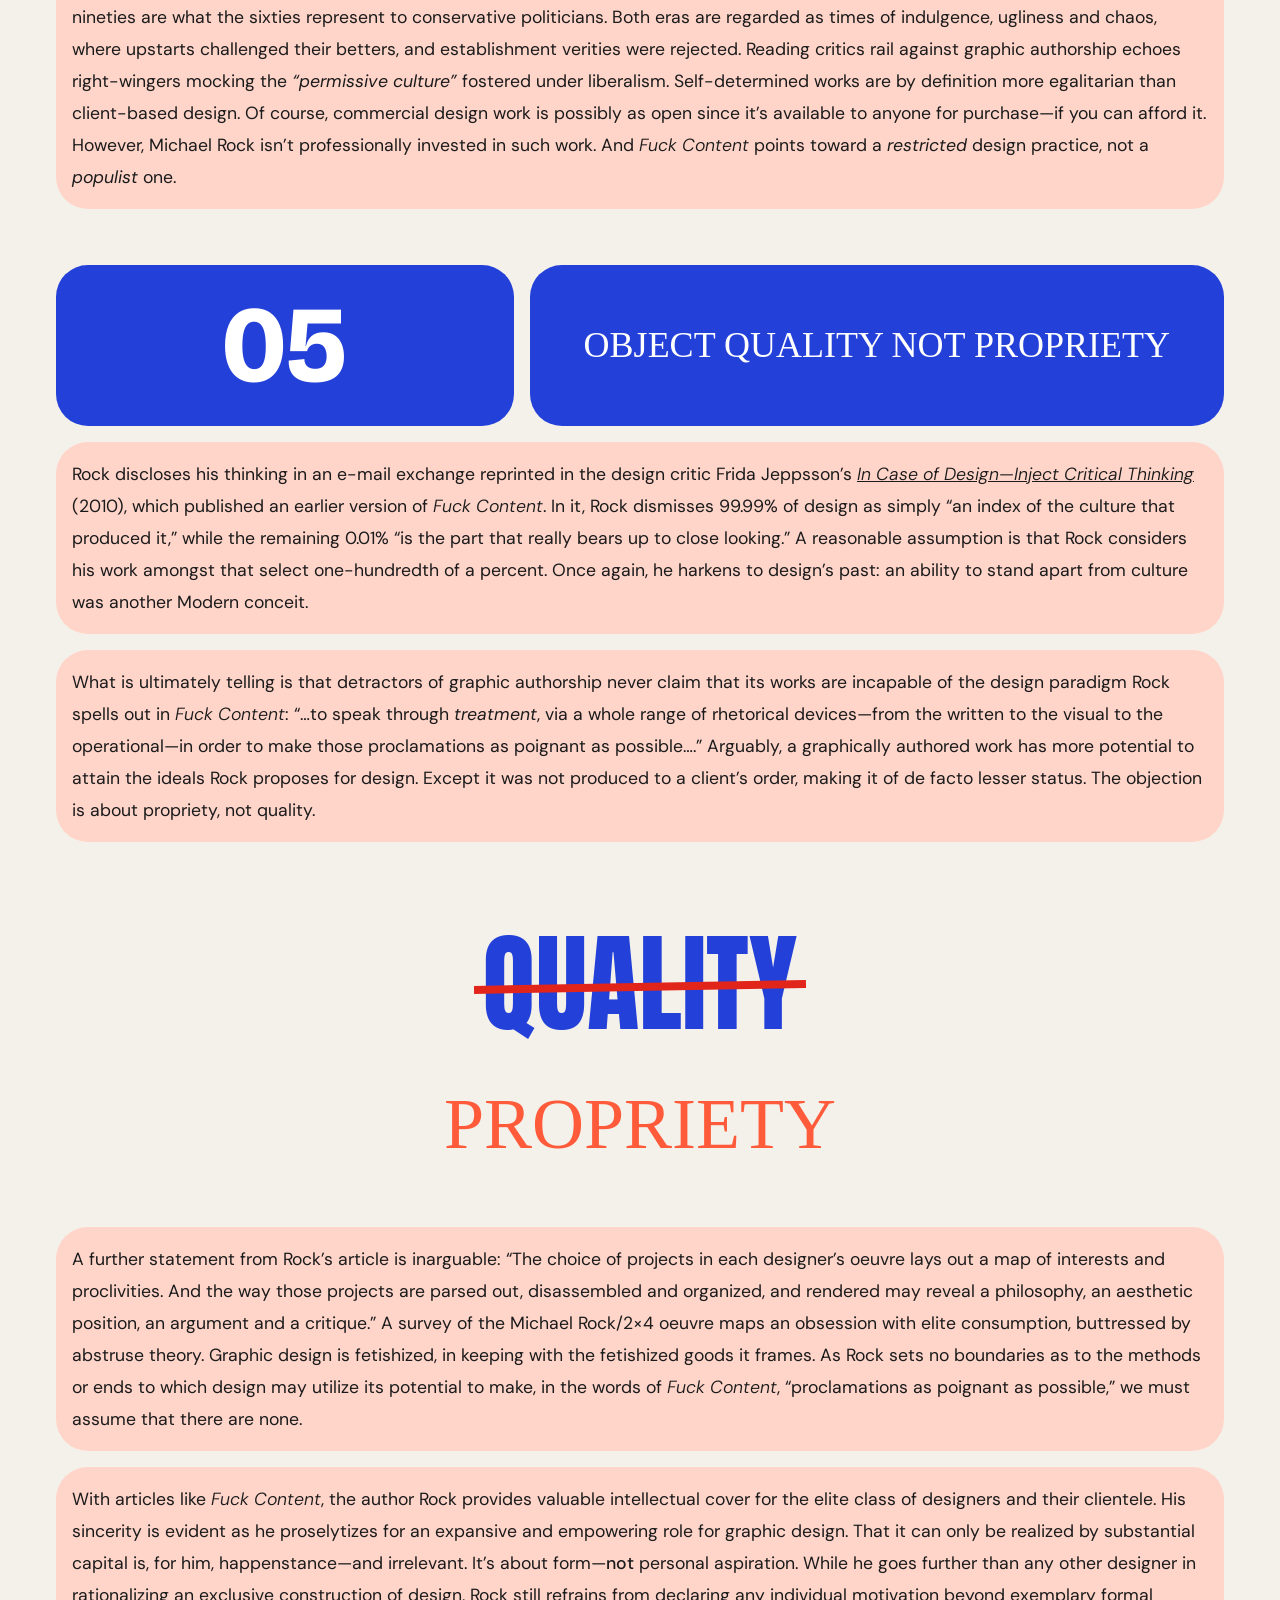
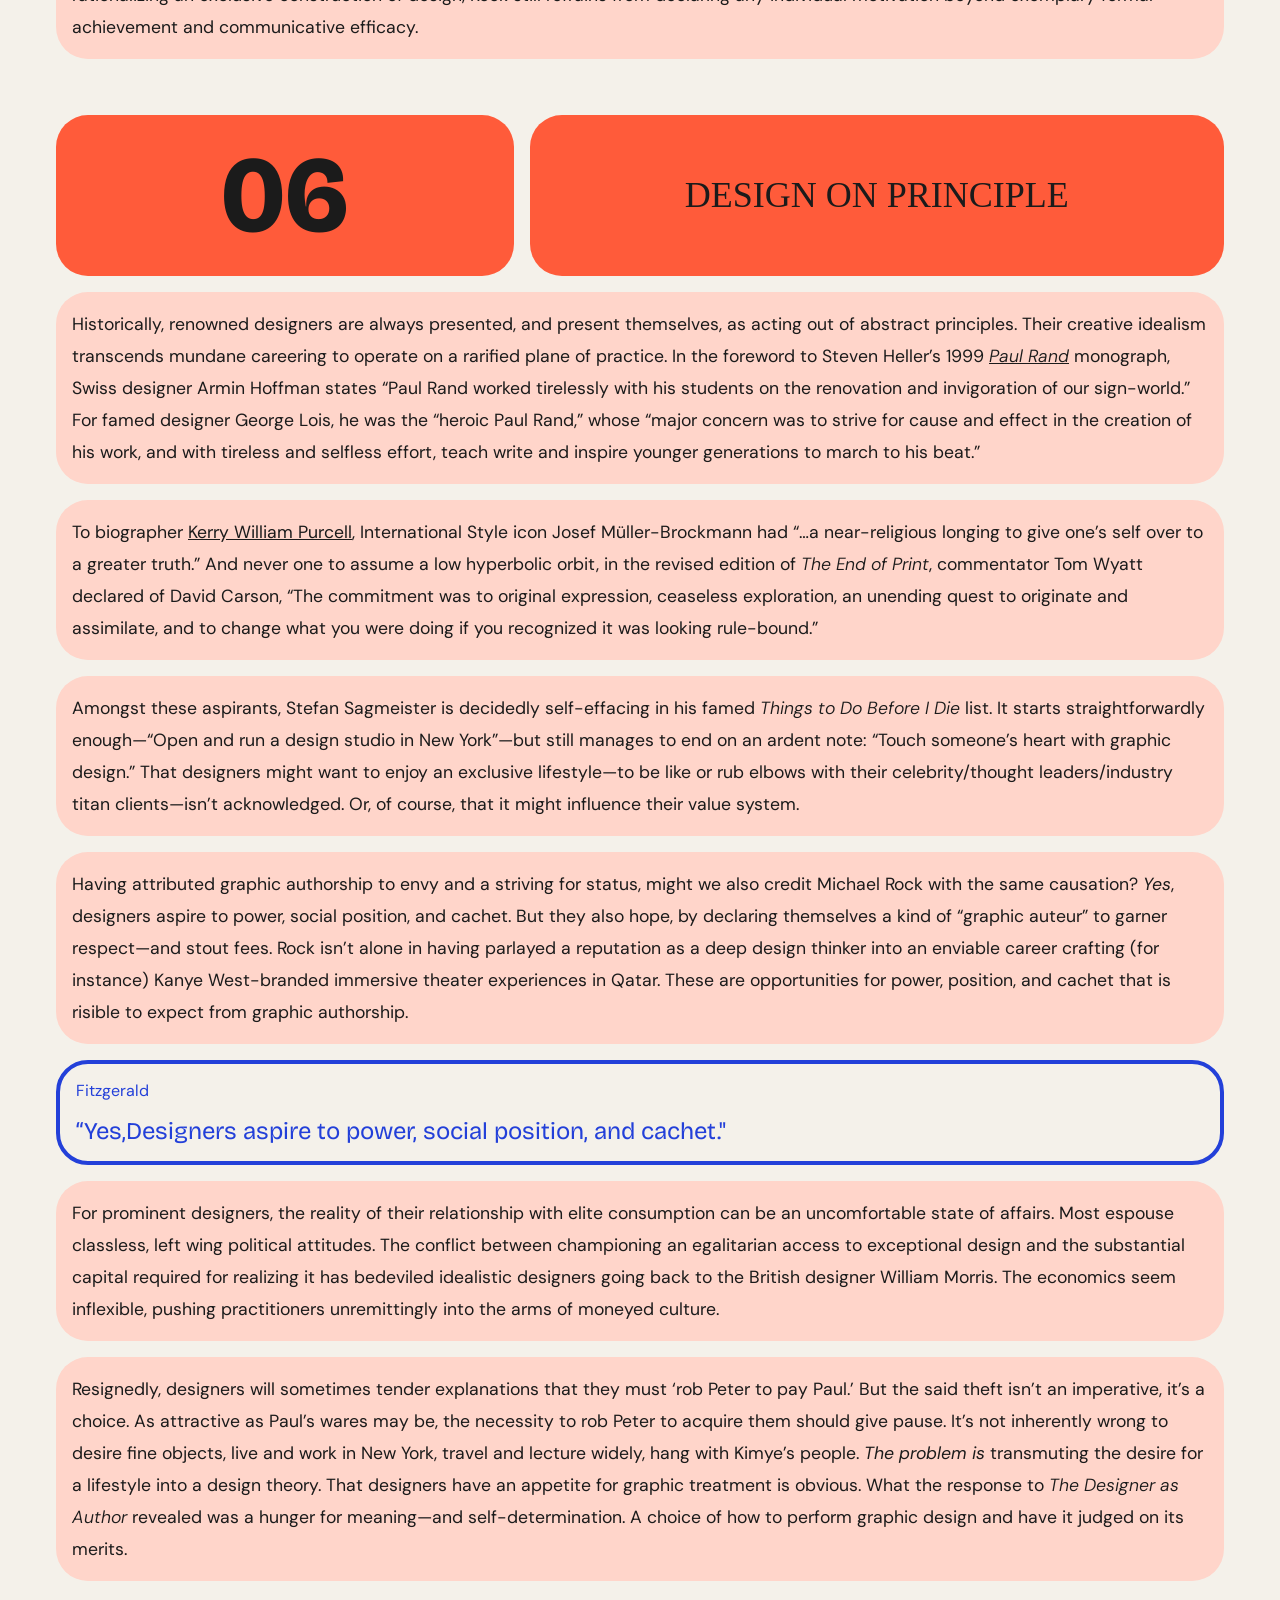
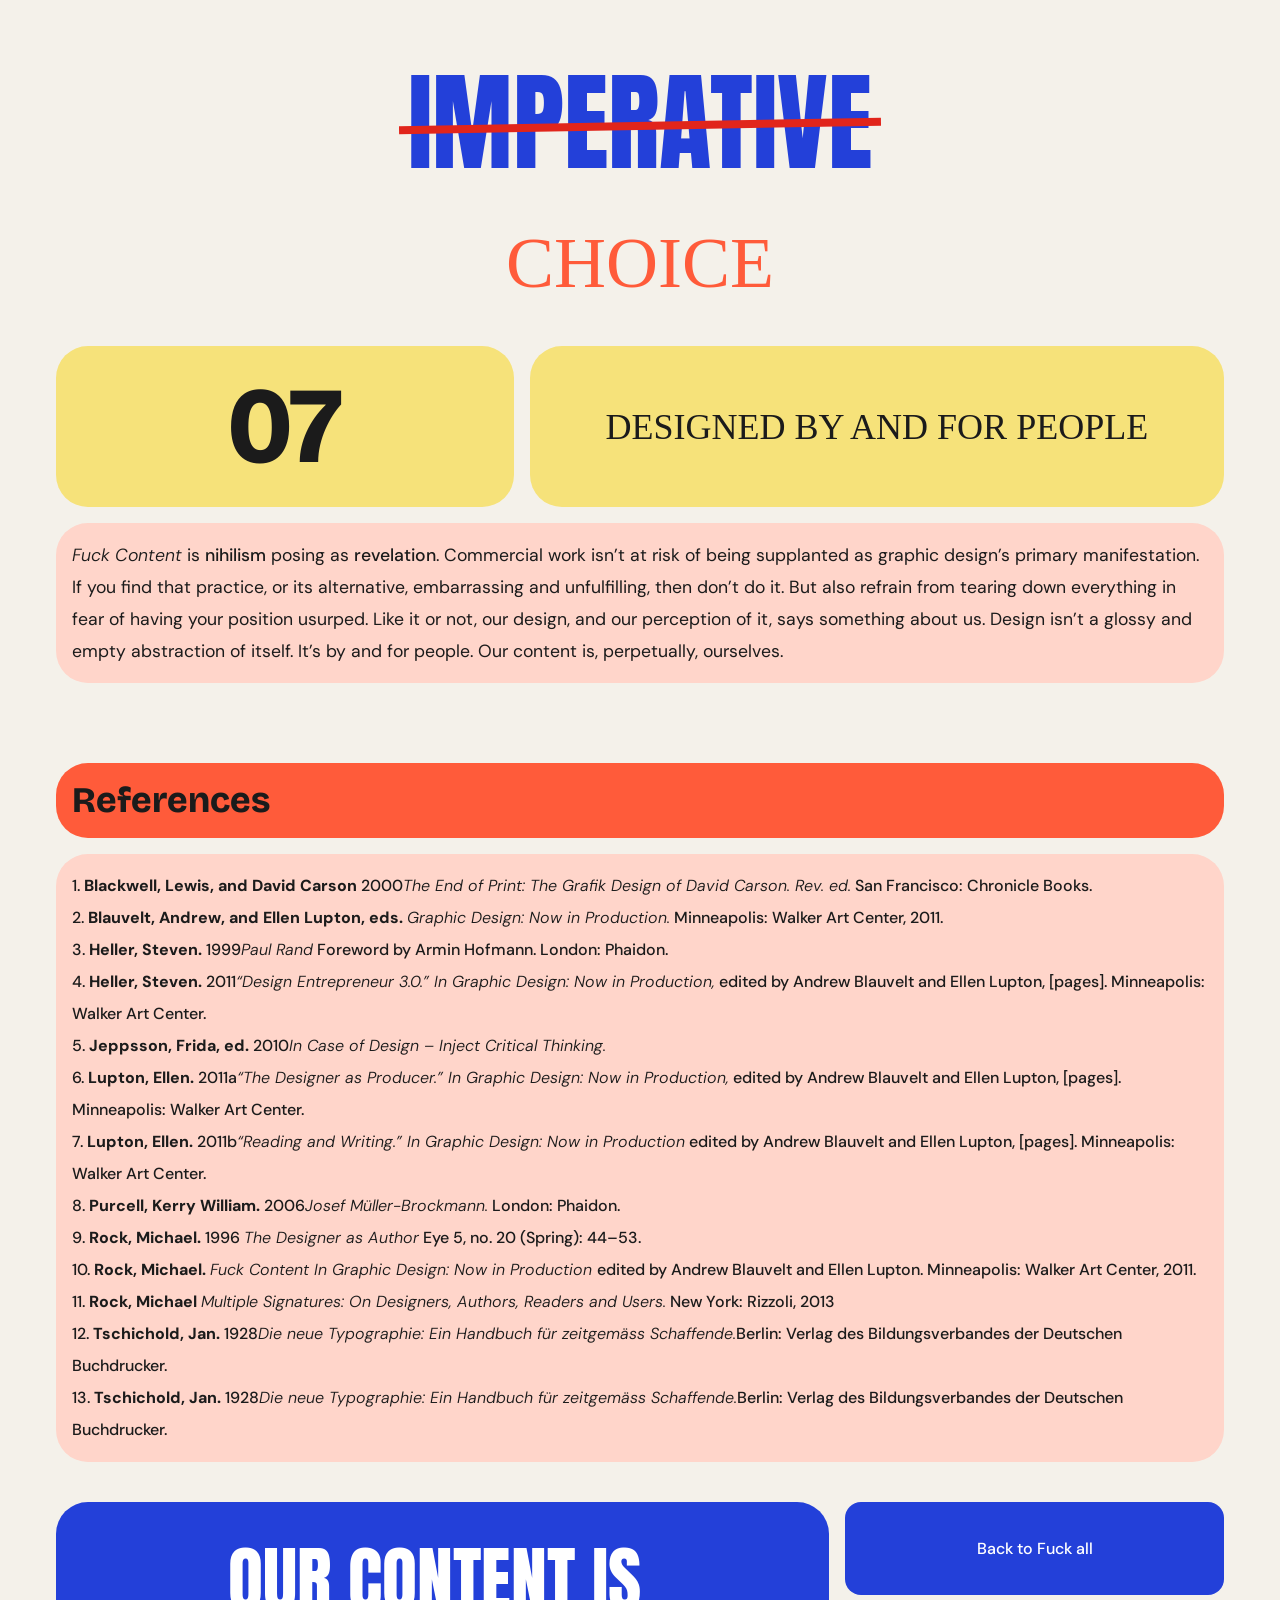
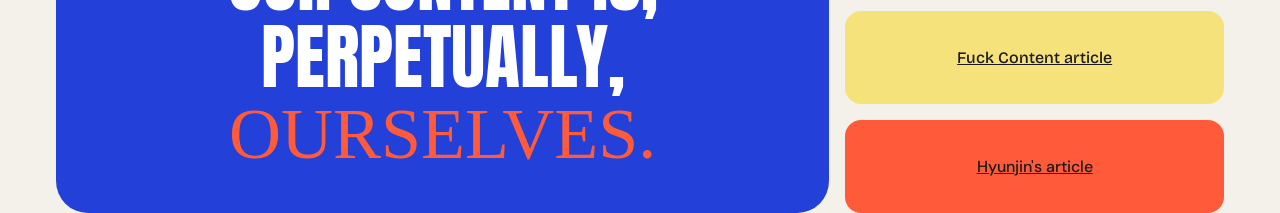
==== commit d21fcf2f: "strikeblock tinkering added a last child and :has to make margins consistent looking," ====
--- a/index.html
+++ b/index.html
@@ -80,8 +80,8 @@
 					<p>Catalog essays for the currently touring <a href="https://www.walkerart.org/whats-on/graphic-design-now-in-production/"><cite>Graphic Design: Now in Production</cite></a> (GDNiP) exhibition highlight the problems with practice-related writers. Immediately, there is their prevalence in the complement of essayists. Then there is the uncritical acceptance of propositions that speak more about the writers’ professional aspirations than the ostensible subject.</p>
 				</section>
 
-				<section class="strikeblock">
-					<p><del>Practice Centric</del></p>
+				<section class="strikeblock strikeblock--long-ins">
+					<p><del>Form Centric</del></p>
 					<p><ins>Practice Related</ins></p>
 				</section>
 
--- a/style.css
+++ b/style.css
@@ -280,96 +280,165 @@
 	border-radius:var(--small-radius);
 }
 
-/* End of the webpage */
+/* End of the webpage attempt 1 */
+
+/* .endcards {
+	display: grid;
+	grid-template-columns: repeat(3, 1fr);
+	grid-template-rows: repeat(3, 1fr);
+	gap: var(--paragraph-spacing);
+	margin-block-start: var(--section-spacing);
+	/* padding: var(--paragraph-spacing); */
+
+
+/* .closing-quote {
+	background-color: var(--primary-blue);
+	grid-column: span 3;
+	grid-row: span 2;
+	text-transform: uppercase;
+	font-family: var(--heading-typeface);
+	font-weight: var(--bold-wt);
+	font-size: var(--heading);
+	border-radius: var(--medium-radius);
+	color:var(--primary-white);
+	padding: var(--basetext);
+	line-height: var(--open-leading);
+	align-content: center;
+	text-align: center;
+	padding: var(--section-spacing);
+
+	@media (min-width: 768px) {
+		font-size: var(--accent-body);
+		line-height: calc(1.2*var(--loose-leading));
+		grid-column: span 2;
+		grid-row: span 3;
+	}
+} */
+
+/* .closing-quote > span {
+	font-family: var(--accent-typeface);
+	color: var(--primary-orange);
+	text-align: center;
+} */
+
+/* #top {
+	background-color: var(--primary-blue);
+	grid-column: span 1;
+	font-family: var(--primary-typeface);
+	font-weight: var(--bold-wt);
+	font-size: var(--label-txt);
+	text-decoration: none;
+	border-radius: var(--small-radius);
+	color:var(--primary-white);
+	align-content: center;
+	text-align: center;
+
+	@media (min-width :768px) {
+		font-size: var(--body-txt);
+	}
+} */
+
+/* .related-link {
+	grid-column: span 1;
+	background-color: var(--primary-yellow);
+	padding: var(--paragraph-spacing);
+	border-radius: var(--small-radius);
+	font-family: var(--secondary-typeface);
+	font-size: var(--label-txt);
+	font-weight: var(--bold-wt);
+	align-content: center;
+	text-align: center;
+
+	@media (min-width :768px) {
+		font-size: var(--body-txt);
+	}
+} */
+
+/* .previous-website {
+	grid-column: span 1;
+	background-color: var(--primary-orange);
+	padding: var(--paragraph-spacing);
+	border-radius: var(--small-radius);
+	font-family: var(--primary-typeface);
+	font-size: var(--label-txt);
+	font-weight: var(--bold-wt);
+	color: var(--primary-black);
+	align-content: center;
+	text-align: center;
+
+	@media (min-width :768px) {
+		font-size: var(--body-txt);
+	}
+} */
+
+/* Attempt at code hygyine for the end of website section */
 .endcards {
 	display: grid;
 	grid-template-columns: repeat(3, 1fr);
 	grid-template-rows: repeat(3, 1fr);
 	gap: var(--paragraph-spacing);
 	margin-block-start: var(--section-spacing);
-	/* padding: var(--paragraph-spacing); */
+}
+
+.closing-quote, #top, .related-link, .previous-website {
+	align-content: center;
+	text-align: center;
+}
+
+.closing-quote, #top {
+	background-color: var(--primary-blue);
+	color: var(--primary-white);
+}
+
+#top, .related-link, .previous-website {
+	border-radius: var(--small-radius);
+	padding: var(--paragraph-spacing);
+	font-weight: var(--bold-wt);
+	font-size: var(--label-txt);
+
+	@media (min-width: 768px) {
+		font-size: var(--body-txt);
+	}
 }
 
 .closing-quote {
-	background-color: var(--primary-blue);
 	grid-column: span 3;
 	grid-row: span 2;
+	border-radius: var(--medium-radius);
+	padding: var(--section-spacing);
 	text-transform: uppercase;
 	font-family: var(--heading-typeface);
 	font-weight: var(--bold-wt);
 	font-size: var(--heading);
-	border-radius: var(--medium-radius);
-	color:var(--primary-white);
-	padding: var(--basetext);
 	line-height: var(--open-leading);
-	align-content: center;
-	text-align: center;
-	padding: var(--section-spacing);
 
 	@media (min-width: 768px) {
-		font-size: var(--accent-body);
-		line-height: calc(1.2*var(--loose-leading));
 		grid-column: span 2;
 		grid-row: span 3;
+		font-size: var(--accent-body);
+		line-height: calc(1.2 * var(--loose-leading));
 	}
 }
 
 .closing-quote > span {
 	font-family: var(--accent-typeface);
 	color: var(--primary-orange);
-	text-align: center;
 }
 
 #top {
-	background-color: var(--primary-blue);
-	grid-column: span 1;
-	font-family: var(--primary-typeface);
-	font-weight: var(--bold-wt);
-	font-size: var(--label-txt);
 	text-decoration: none;
-	border-radius: var(--small-radius);
-	color:var(--primary-white);
-	align-content: center;
-	text-align: center;
-
-	@media (min-width :768px) {
-		font-size: var(--body-txt);
-	}
 }
 
 .related-link {
-	grid-column: span 1;
 	background-color: var(--primary-yellow);
-	padding: var(--paragraph-spacing);
-	border-radius: var(--small-radius);
 	font-family: var(--secondary-typeface);
-	font-size: var(--label-txt);
-	font-weight: var(--bold-wt);
-	align-content: center;
-	text-align: center;
-
-	@media (min-width :768px) {
-		font-size: var(--body-txt);
-	}
 }
 
 .previous-website {
-	grid-column: span 1;
 	background-color: var(--primary-orange);
-	padding: var(--paragraph-spacing);
-	border-radius: var(--small-radius);
-	font-family: var(--primary-typeface);
-	font-size: var(--label-txt);
-	font-weight: var(--bold-wt);
 	color: var(--primary-black);
-	align-content: center;
-	text-align: center;
-
-	@media (min-width :768px) {
-		font-size: var(--body-txt);
-	}
-
-}
+}
+
 
 /* Introduction */
 .essay-subsection .essay-header {
@@ -486,7 +555,7 @@
 
 /*strikethrough block*/
 .strikeblock {
-	--del-size: var(--heading);
+	--del-size: var(--accent-body);
 	--ins-size: var(--subheading);
 	--strike-angle: -1deg;
 	--align: center;
@@ -514,6 +583,15 @@
 	margin-block: calc(1.5 * var(--section-spacing));
 }
 
+/*remove margin from the strikeblocks that sit on top of subsections*/
+.strikeblock:has(+ .essay-subsection) {
+	margin-block-start: calc(2 * var(--section-spacing));
+	margin-block-end: var(--section-spacing);
+}
+
+.essay-subsection .strikeblock:last-child {
+	margin-block-end: 0;
+}
 
 .strikeblock del {
 	position: relative;
@@ -570,6 +648,18 @@
 	}
 }
 
+.strikeblock--long-del {
+	--del-size: var(--heading);
+
+	@media (width > 768px) {
+		--del-size: var(--accent-body);
+	}
+
+	@media (width > 1200px) {
+		--del-size: var(--accent-header);
+	}
+}
+
 .strikeblock--one-word {
 	--del-size: var(--accent-body);
 	--strike-angle: -6deg;
@@ -606,3 +696,31 @@
 /* Desktop */
 @media (min-width: 1200px) {
 }
+
+/* Print */
+@page {
+	margin: 0.5in; /* Prevent default/additional print spacing. */
+	size: letter;
+}
+@media print {
+	nav, #top, a {
+	display: none;
+}
+body {
+	print-color-adjust: exact;
+}
+.essay-header {
+	/* break-before: page; */
+	break-after: avoid;
+	}
+.pullquote, .strikeblock, .endcards {
+		break-inside: avoid;
+	}
+
+.essay-subsection > p {
+		orphans: 3;
+		widows: 3;
+	}
+	/* an orphan is the first line of a paragraph that appears alone at the bottom of a page. (The paragraph continues on a following page.) */
+	 /* a widow is the last line of a paragraph that appears alone at the top of a page. (The paragraph is continued from a prior page.) */
+}
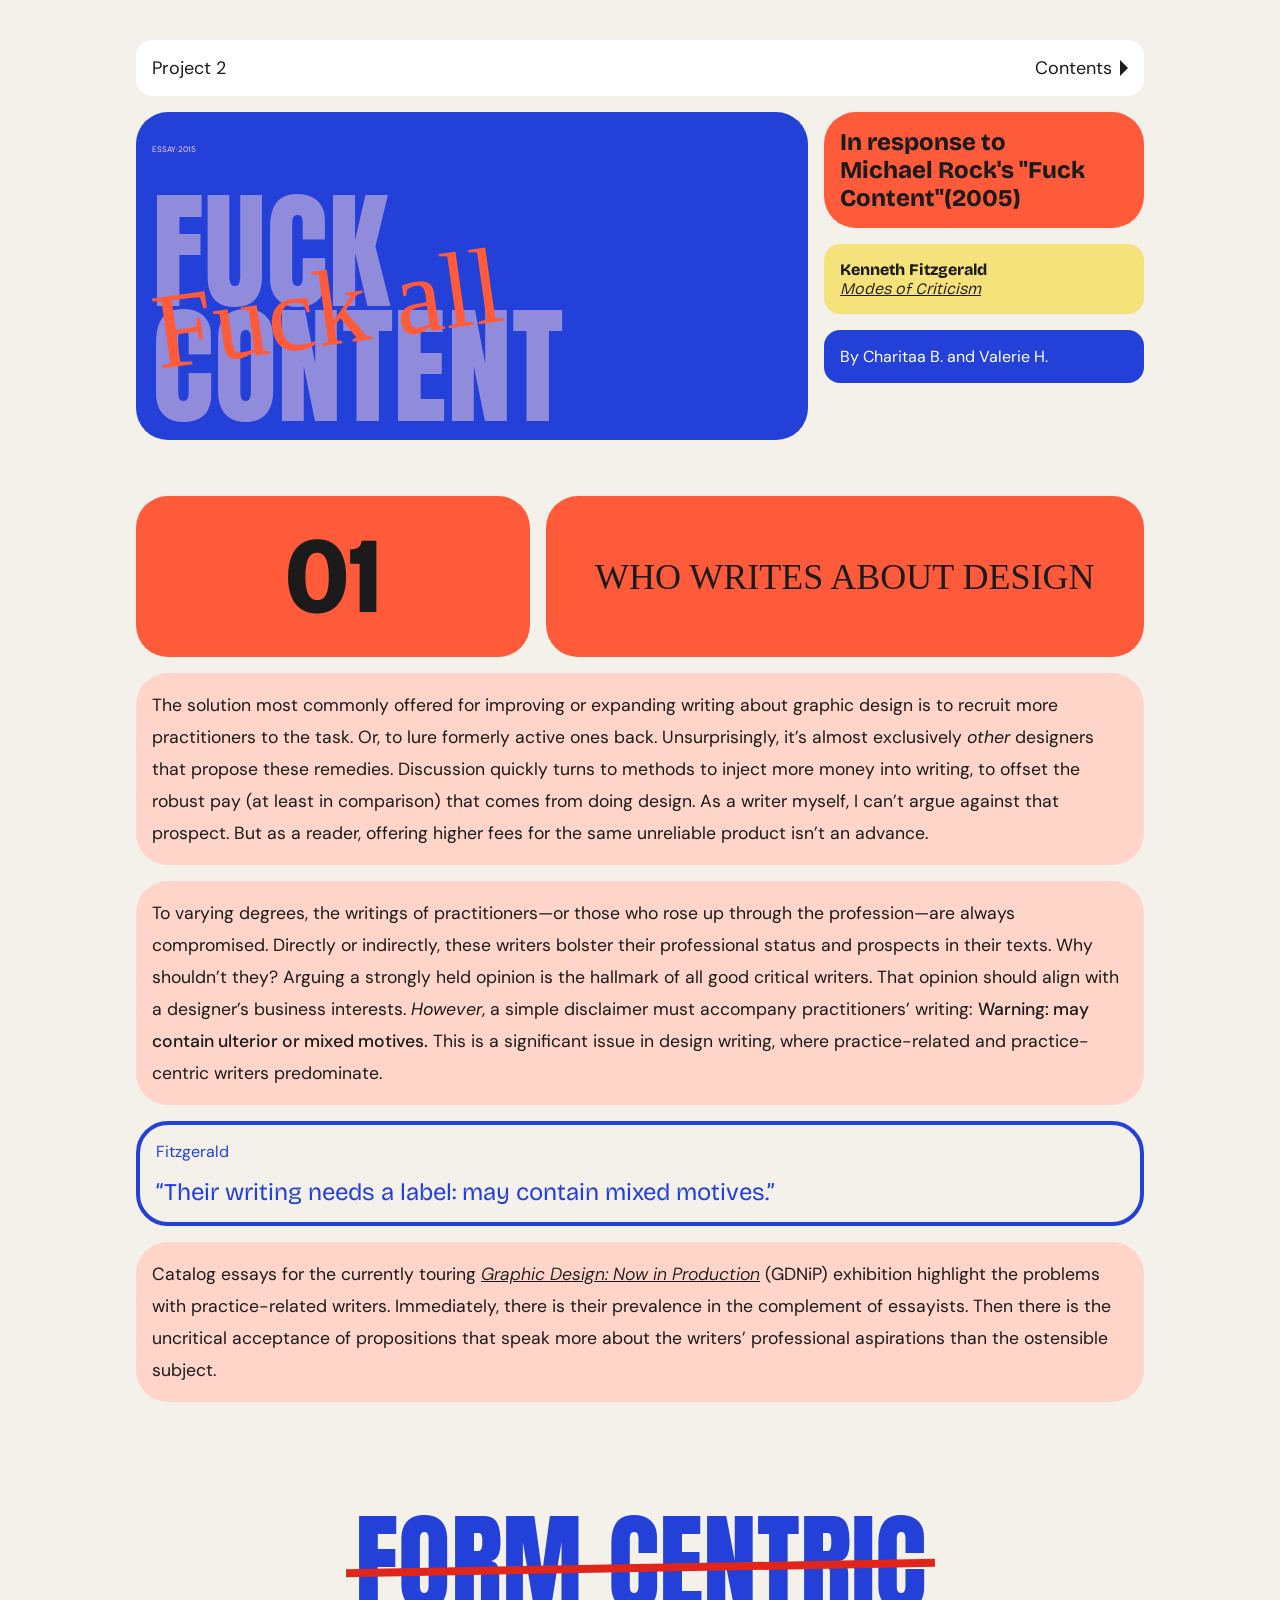
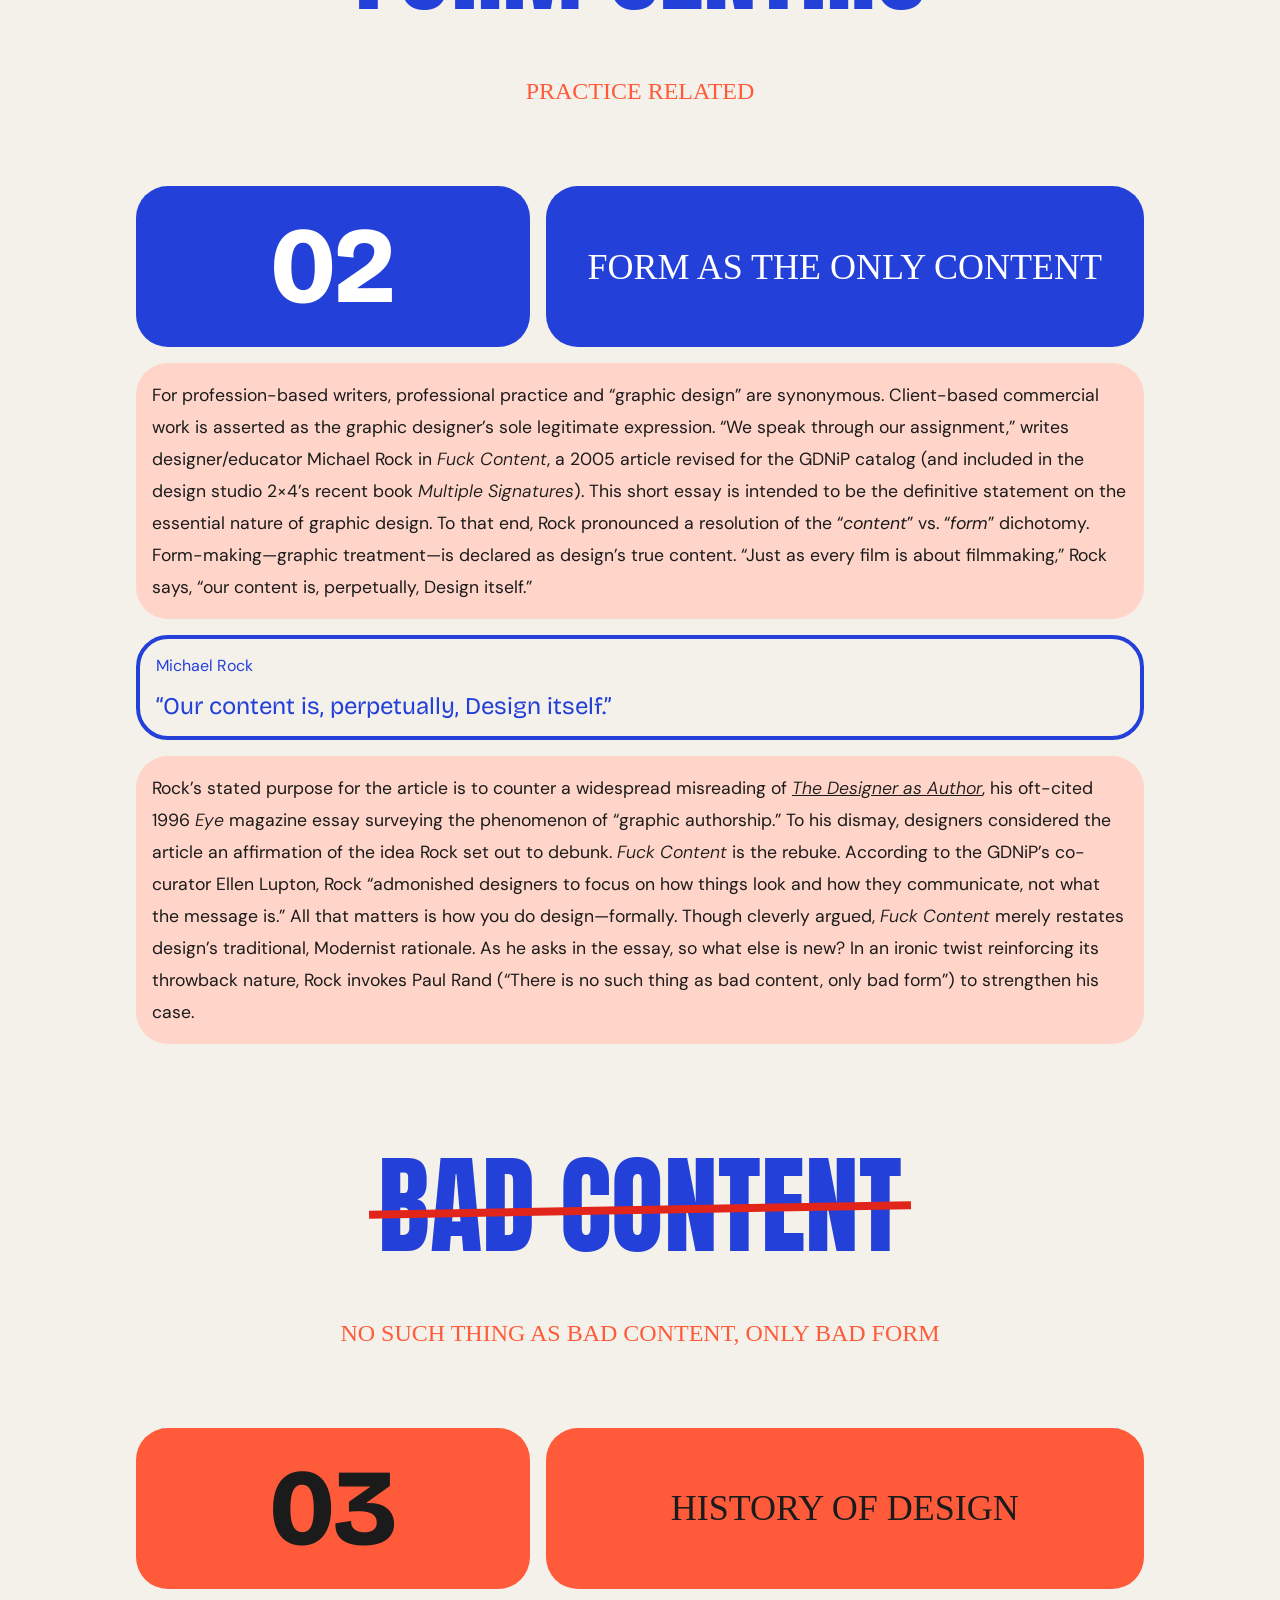
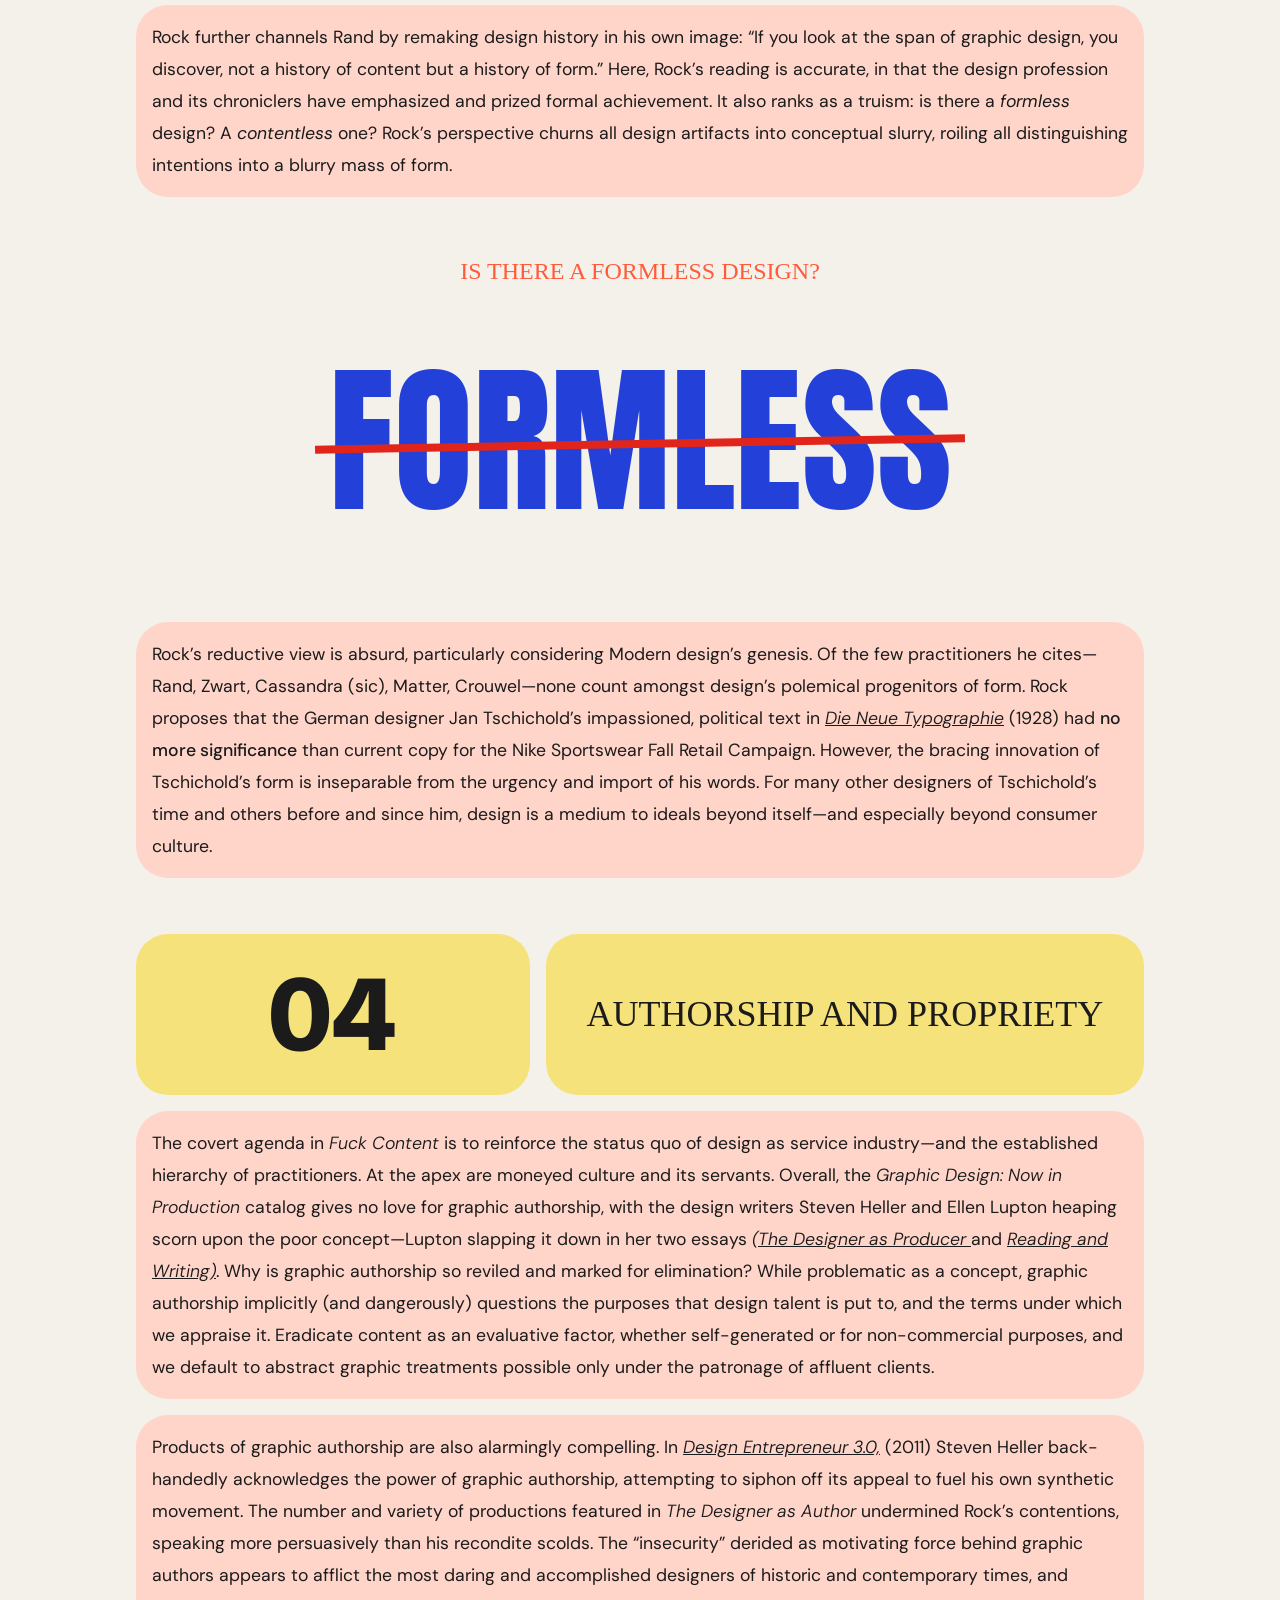
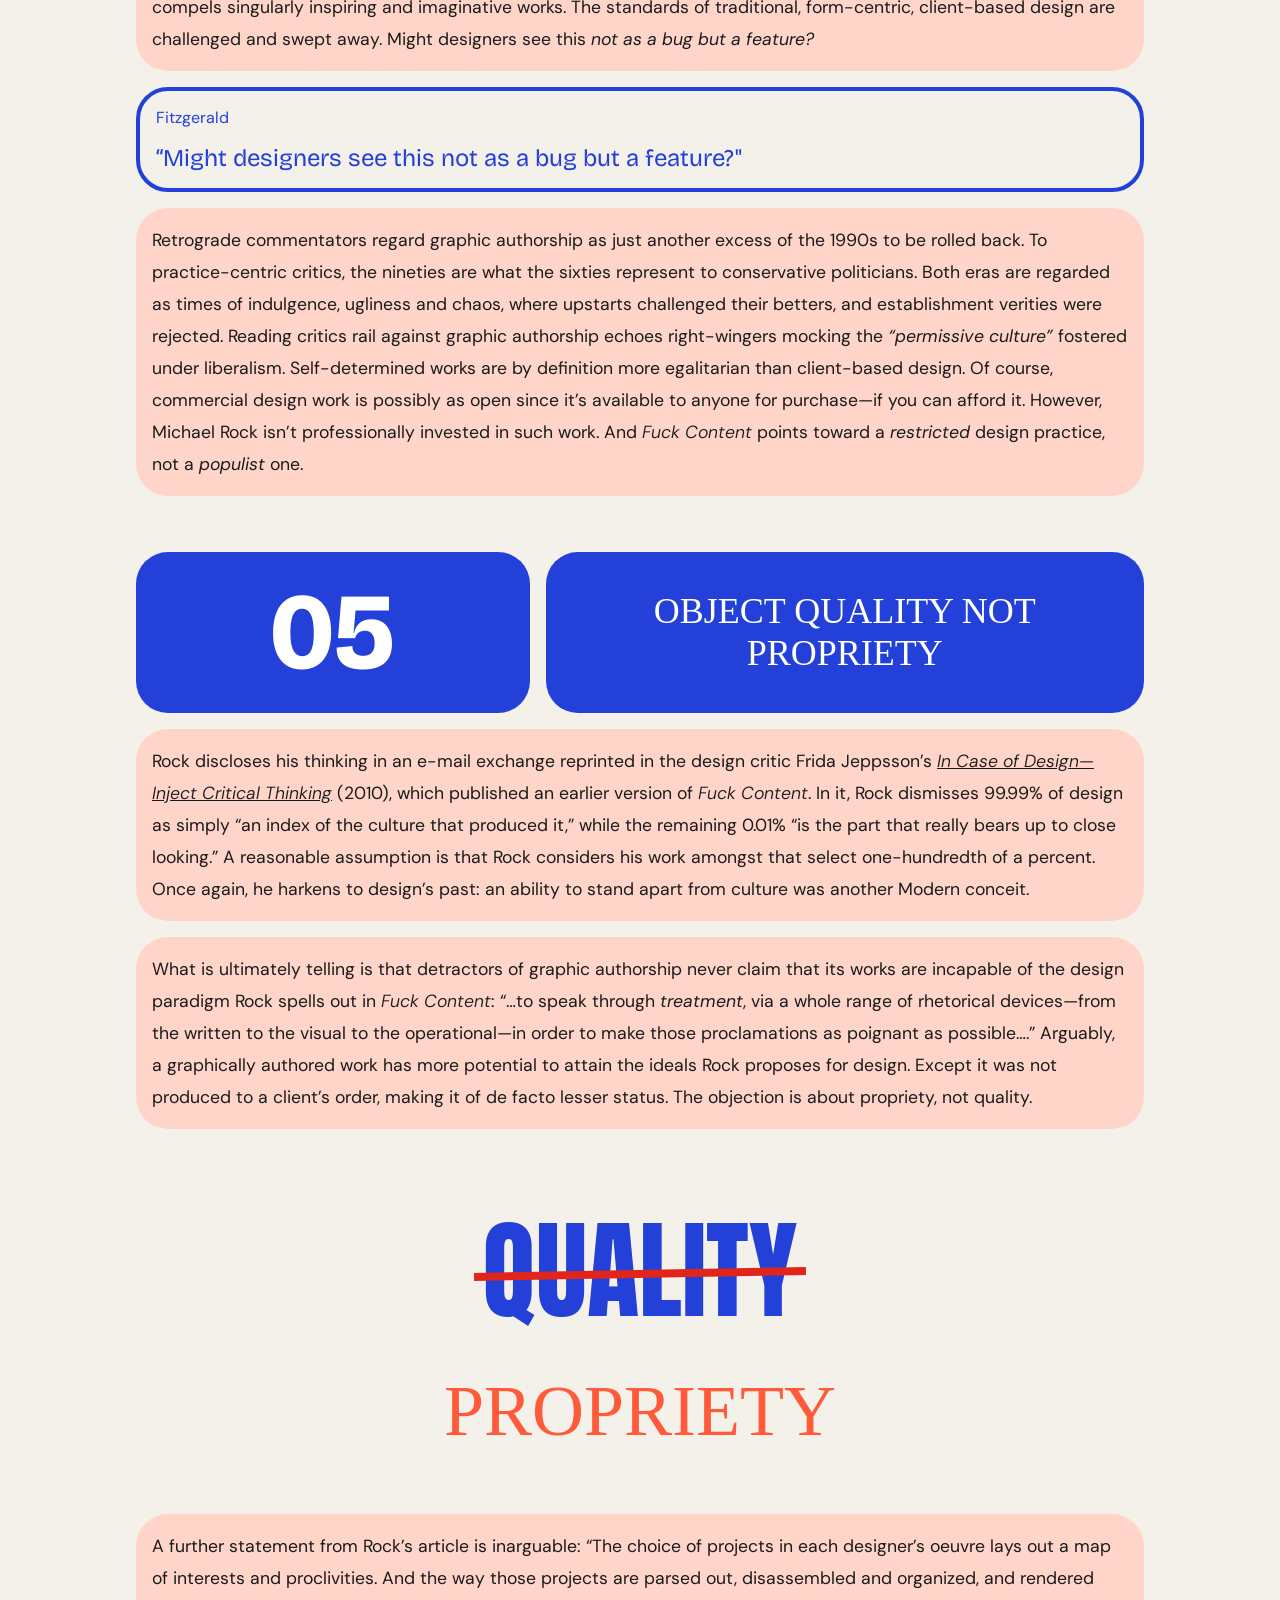
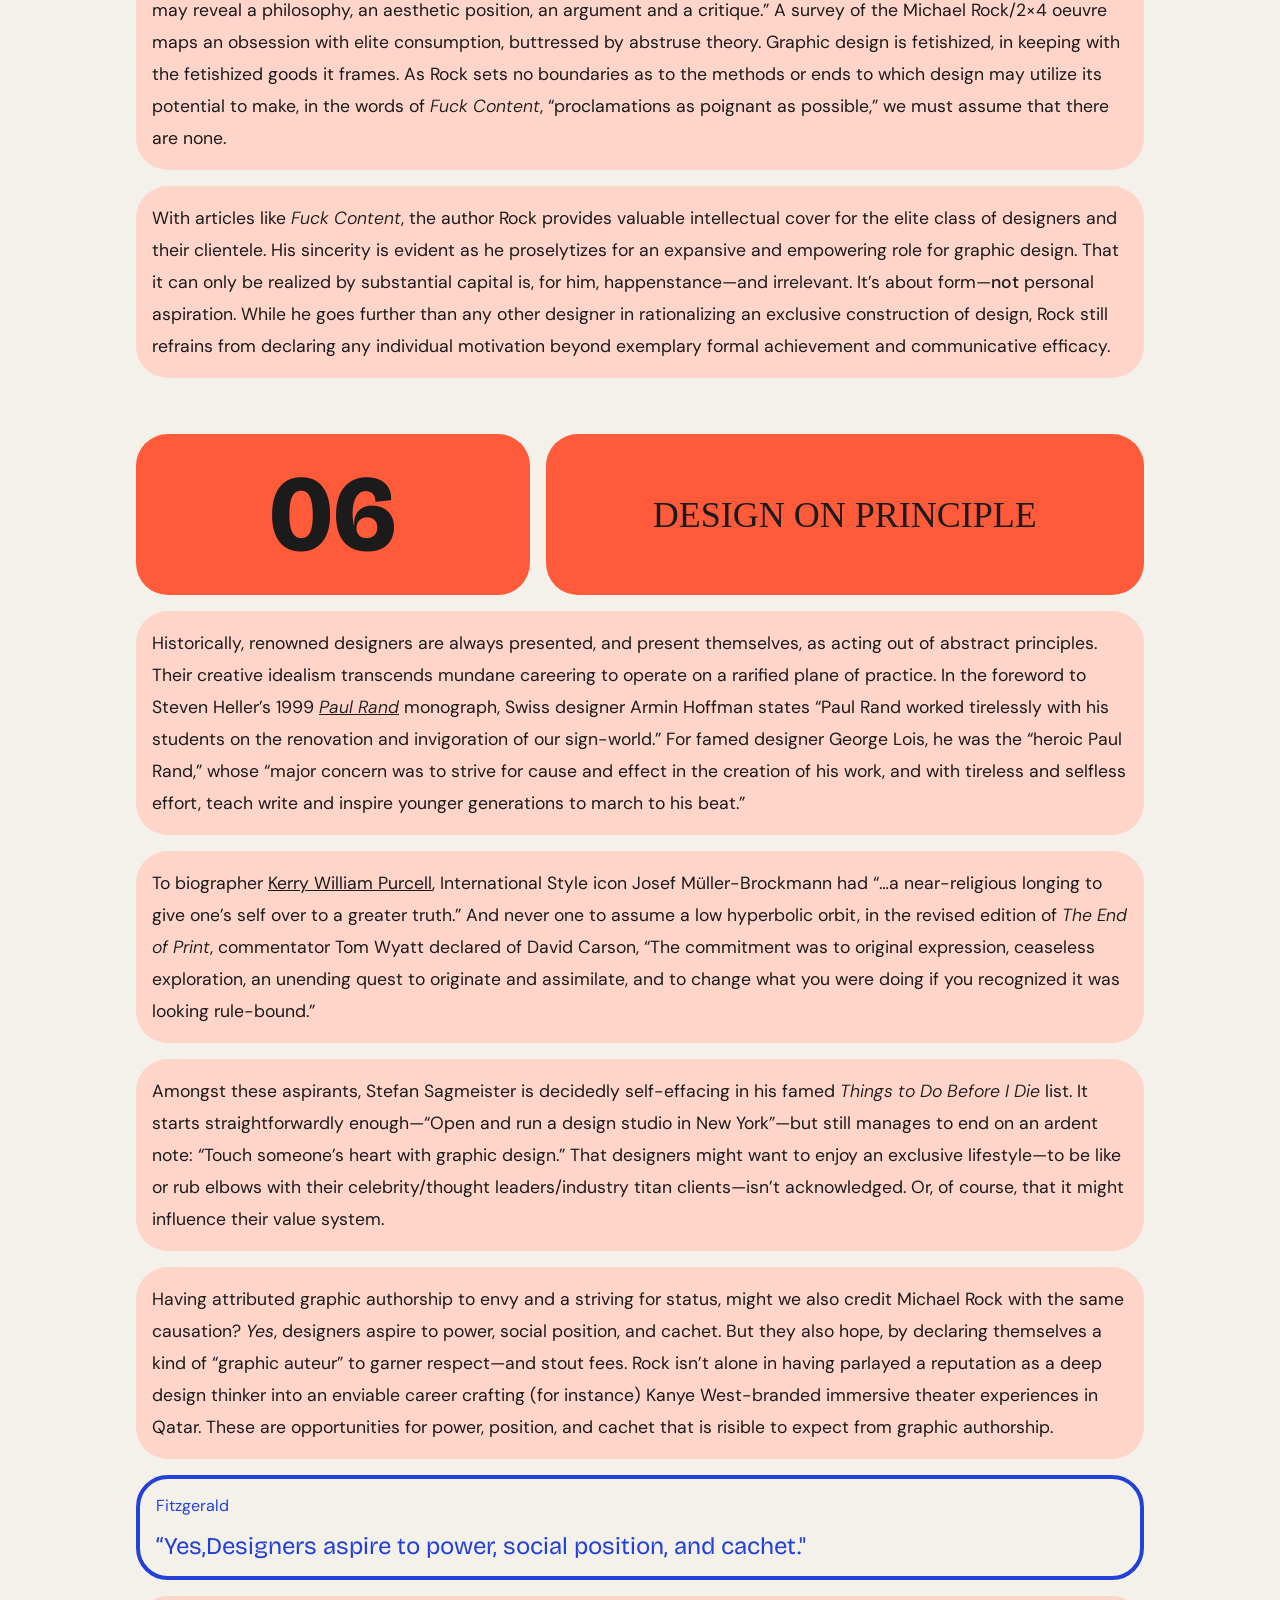
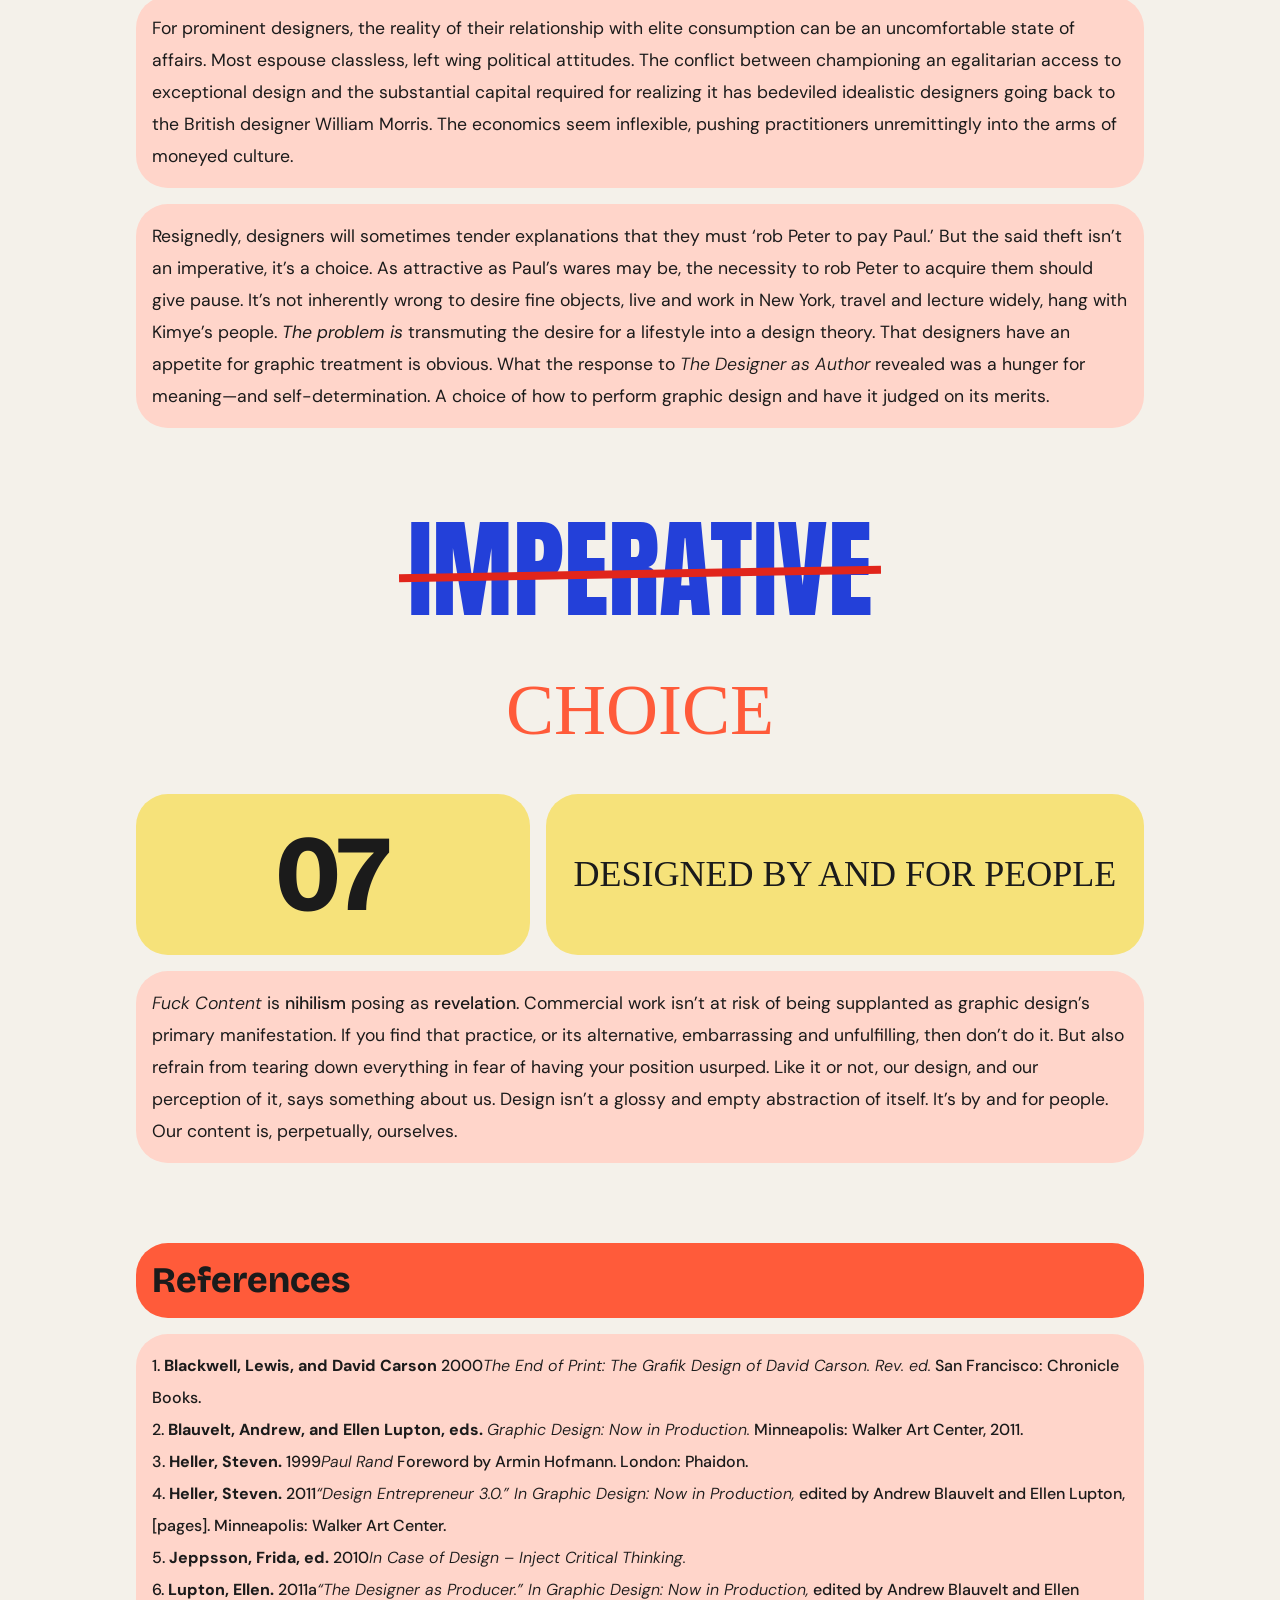
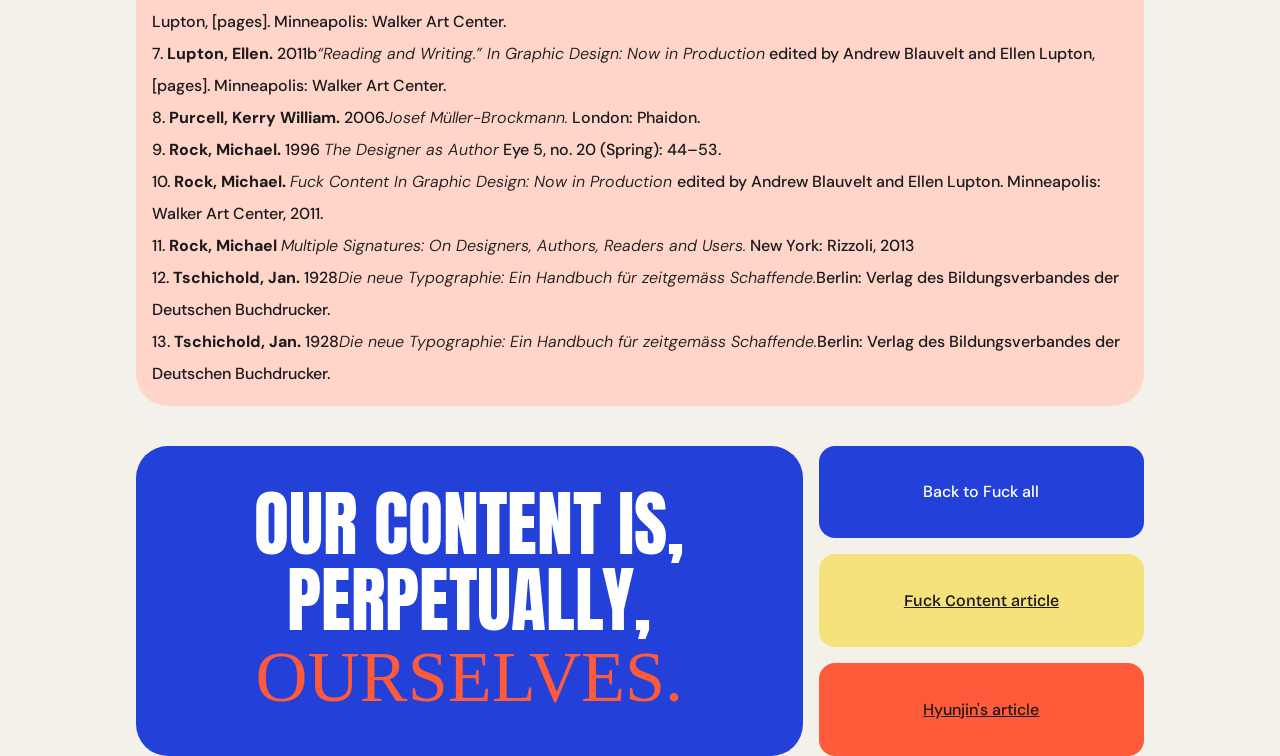
==== commit 9e3fb943: "fixing broken links" ====
--- a/index.html
+++ b/index.html
@@ -14,27 +14,19 @@
 		<nav>
 			<details>
 				<!-- Summary is an always visible and clickable tag that hides everything inside till its been clicked -->
-				 <!-- project 2 is also clickable. How can we show them in the same row without both being clickable? -->
+				<!-- project 2 is also clickable. How can we show them in the same row without both being clickable? -->
 				<summary>
 					<span>Project 2</span>
-					<span class="contentslabel">Contents <span class="triangle"></span>
-					</span>
+					<span class="contentslabel">Contents <span class="triangle"></span></span>
 				</summary>
 				<ol class="tableofcontents">
-					<li>
-						<a href="#introduction">01.Introduction</a></li>
-					<li>
-						<a href="#02form">02.Form</a></li>
-					<li>
-						<a href="#03content">03.Content</a></li>
-					<li>
-						<a href="#04authorship">04.Authorship</a></li>
-					<li>
-						<a href="#05propriety">05.Propriety</a></li>
-					<li>
-						<a href="#06principles">06.Principles</a></li>
-					<li>
-						<a href="#07conclusion">07.Conclusion</a></li>
+					<li><a href="#introduction">01. Introduction</a></li>
+					<li><a href="#form">02. Form</a></li>
+					<li><a href="#content">03. Content</a></li>
+					<li><a href="#authorship">04. Authorship</a></li>
+					<li><a href="#propriety">05. Propriety</a></li>
+					<li><a href="#principles">06. Principles</a></li>
+					<li><a href="#conclusion">07. Conclusion</a></li>
 				</ol>
 			</details>
 		</nav>
@@ -251,7 +243,7 @@
 					<blockquote class="closing-quote">Our content is, perpetually, <span>ourselves.</span></blockquote>
 					<a href="#" id="top">Back to Fuck all</a>
 					<a href="https://2x4.org/ideas/2009/fuck-content/" class="related-link">Fuck Content article</a>
-					<a href="kimh592.github.io/manuscript/" class="previous-website">Hyunjin's article</a>
+					<a href="https://kimh592.github.io/manuscript/" class="previous-website">Hyunjin's article</a>
 				</div>
 			</footer>
 		</main>
--- a/style.css
+++ b/style.css
@@ -78,7 +78,7 @@
 	color: var(--primary-black);
 	font-family: var(--primary-typeface);
 
-	@media (min-width> 768px) {
+	@media (width> 768px) {
 		max-inline-size: var(--page-max-laptop);
 	}
 }
@@ -91,7 +91,7 @@
 	font-family: var(--primary-typeface);
 	font-size: var(--label-txt);
 
-	@media (min-width> 768px) {
+	@media (width> 768px) {
 		font-size: calc(1.5*var(--label-txt));
 		&:hover {
 			color: var(--primary-blue);
@@ -150,6 +150,7 @@
 	border-radius: var(--medium-radius);
 	display: grid;
 	/* justify-content: align; */
+	grid-template-columns: 1fr;
 	padding: var(--paragraph-spacing);
 	margin-block-end: var(--paragraph-spacing);
 }
@@ -163,11 +164,14 @@
 }
 
 .titleback {
+	grid-column: 1;
+	grid-row: 2;
+	opacity: 0.5;
 	color: var(--primary-pink);
 	text-transform: uppercase;
 	font-size: var(--accent-header);
 	font-family: var(--heading-typeface);
-	line-height: var(--extraloose-leading);
+	line-height: 1.1em;
 
 	@media (min-width: 768px) {
 		font-size: calc(1.2*var(--accent-header));
@@ -176,6 +180,12 @@
 }
 
 h1 {
+	grid-column: 1;
+	grid-row: 2;
+	justify-self: start;
+	align-self: center;
+	z-index: 1;
+	rotate: -8deg;
 	color: var(--primary-orange);
 	font-family: var(--accent-typeface);
 	font-size: var(--accent-body);
@@ -694,33 +704,57 @@
 }
 
 /* Desktop */
-@media (min-width: 1200px) {
-}
-
-/* Print */
 @page {
 	margin: 0.5in; /* Prevent default/additional print spacing. */
 	size: letter;
 }
+
 @media print {
-	nav, #top, a {
-	display: none;
-}
-body {
-	print-color-adjust: exact;
-}
-.essay-header {
-	/* break-before: page; */
-	break-after: avoid;
-	}
-.pullquote, .strikeblock, .endcards {
+	:root {
+		--basetext: 5pt;
+		--primary-blue: var(--primary-black);
+		--primary-orange: var(--primary-black);
+		--strike-red: var(--primary-black);
+		--text-background: transparent;
+		--background: var(--primary-white);
+	}
+
+	nav, #top, .related-link, .previous-website {
+		display: none;
+	}
+
+	.essay-subsection > p {
+		padding-inline: 0;
+		border-radius: 0;
+		hyphens: auto;
+		/* an orphan is the first line of a paragraph that appears alone at the bottom of a page. (The paragraph continues on a following page.) */
+		orphans: 3;
+		/* a widow is the last line of a paragraph that appears alone at the top of a page. (The paragraph is continued from a prior page.) */
+		widows: 3;
+	}
+
+	.essay-subsection .essay-number,
+	.essay-subsection .essay-subheading,
+	.closing-quote {
+		background-color: transparent;
+		color: var(--primary-black);
+		border-width: calc(var(--basetext) / 2);
+		border-style: solid;
+		border-color: var(--primary-black);
+	}
+
+	h2, .closing-quote {
+		text-wrap: balance;
+	}
+
+
+	.essay-header {
+		/* break-before: page; */
+		break-after: avoid;
+	}
+
+	.pullquote, .strikeblock, .endcards {
 		break-inside: avoid;
 	}
-
-.essay-subsection > p {
-		orphans: 3;
-		widows: 3;
-	}
-	/* an orphan is the first line of a paragraph that appears alone at the bottom of a page. (The paragraph continues on a following page.) */
-	 /* a widow is the last line of a paragraph that appears alone at the top of a page. (The paragraph is continued from a prior page.) */
-}
+}
+
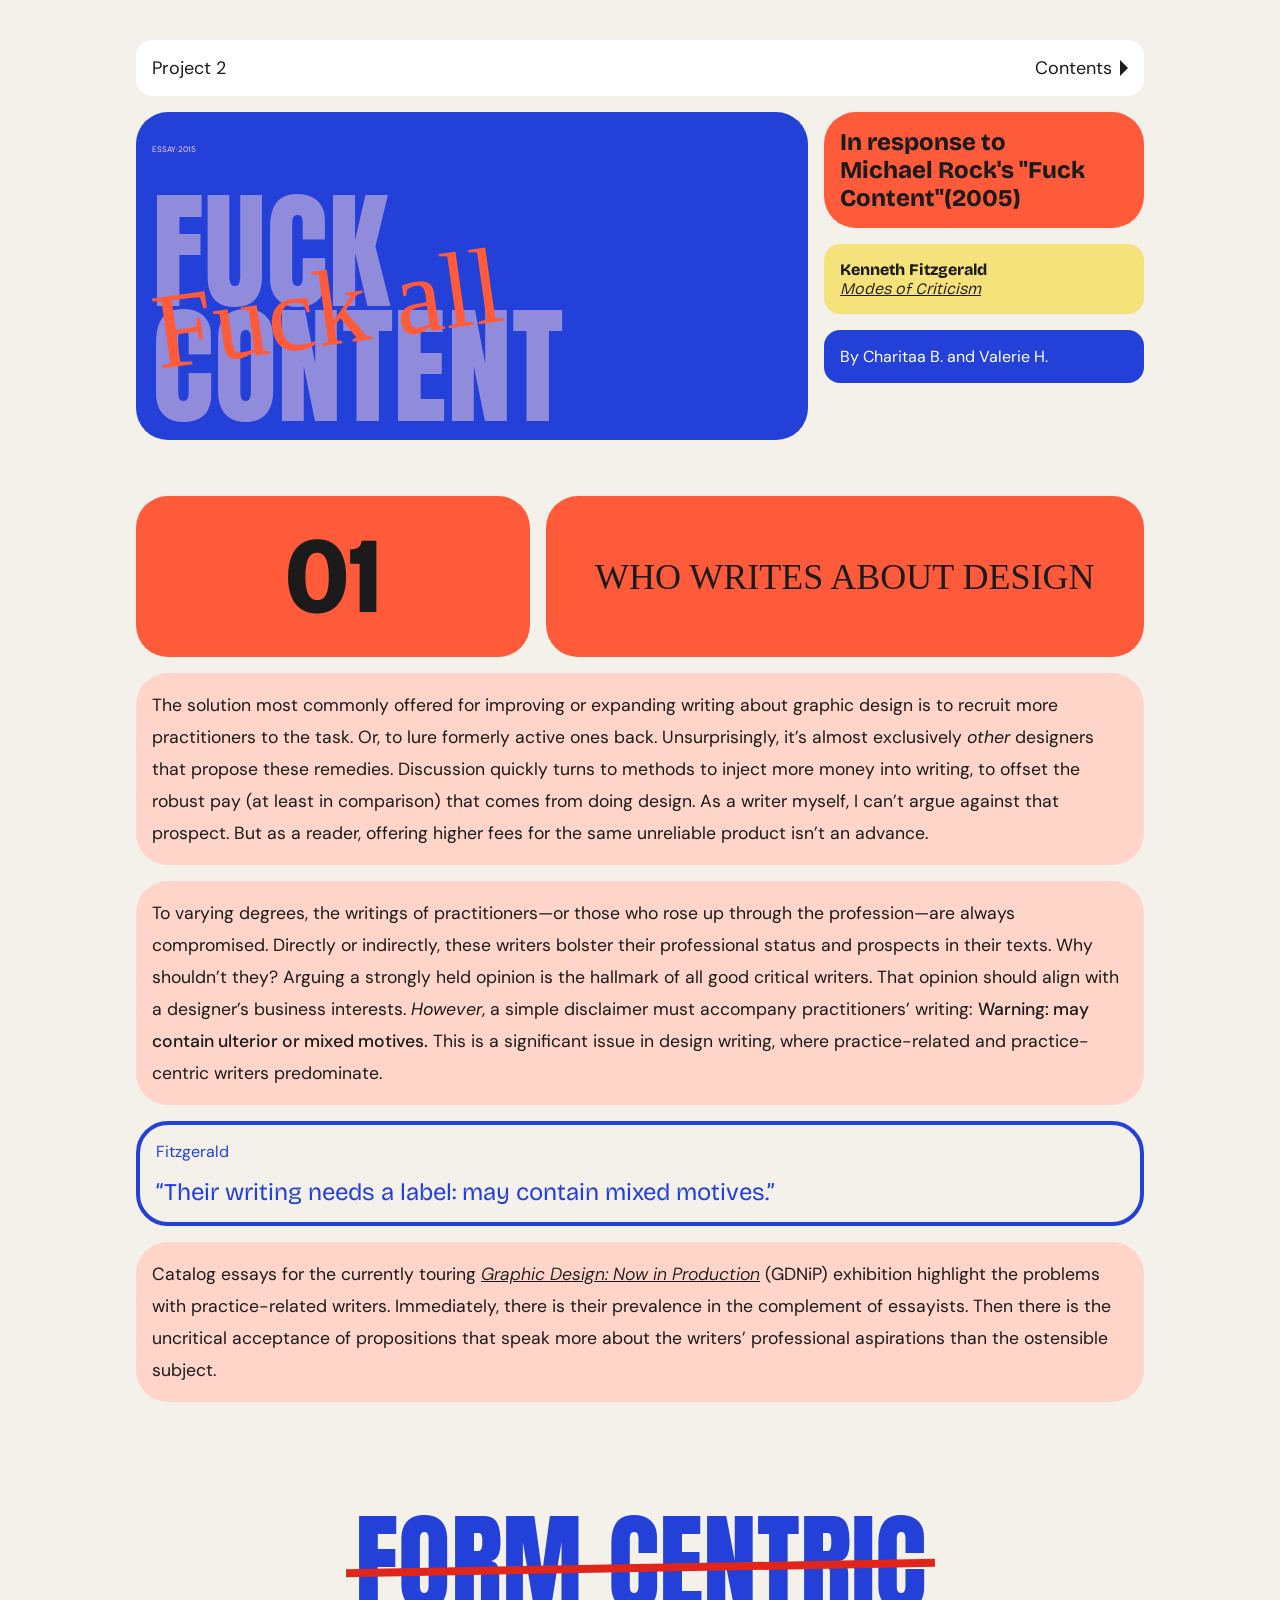
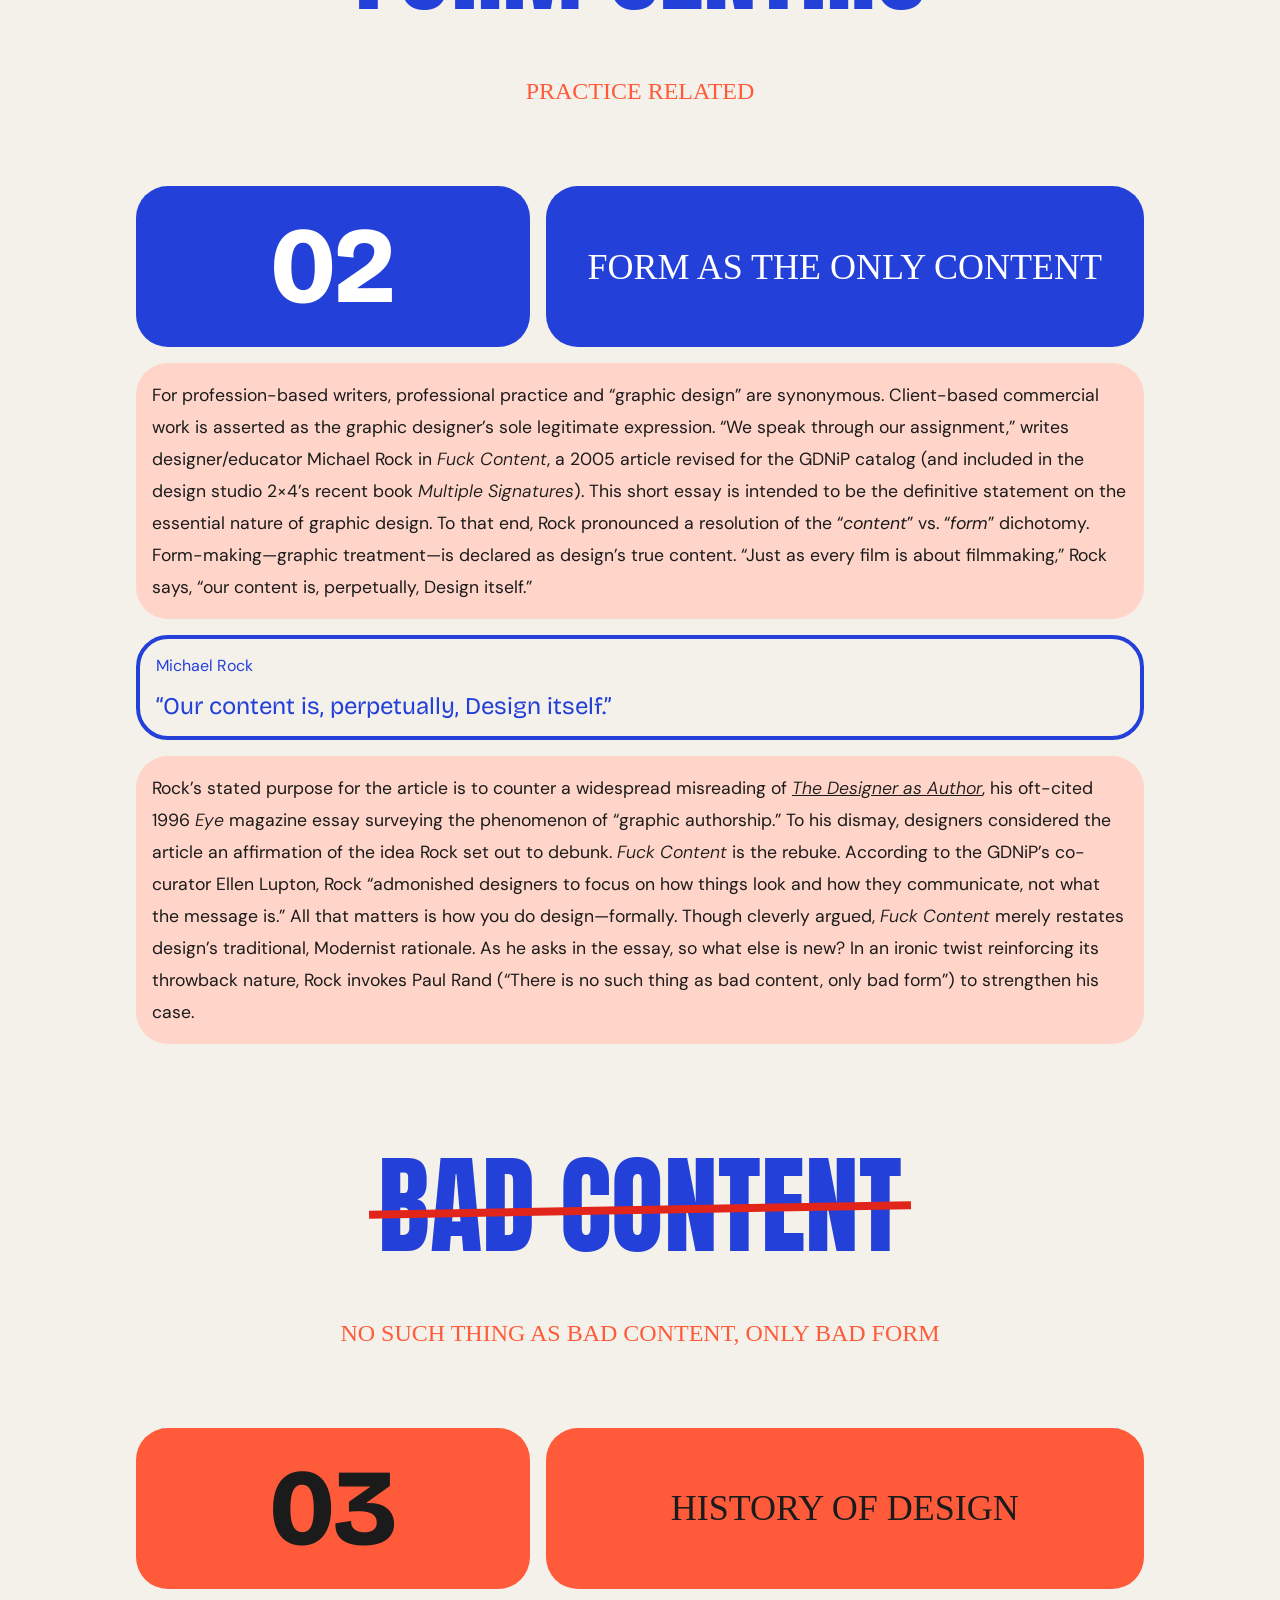
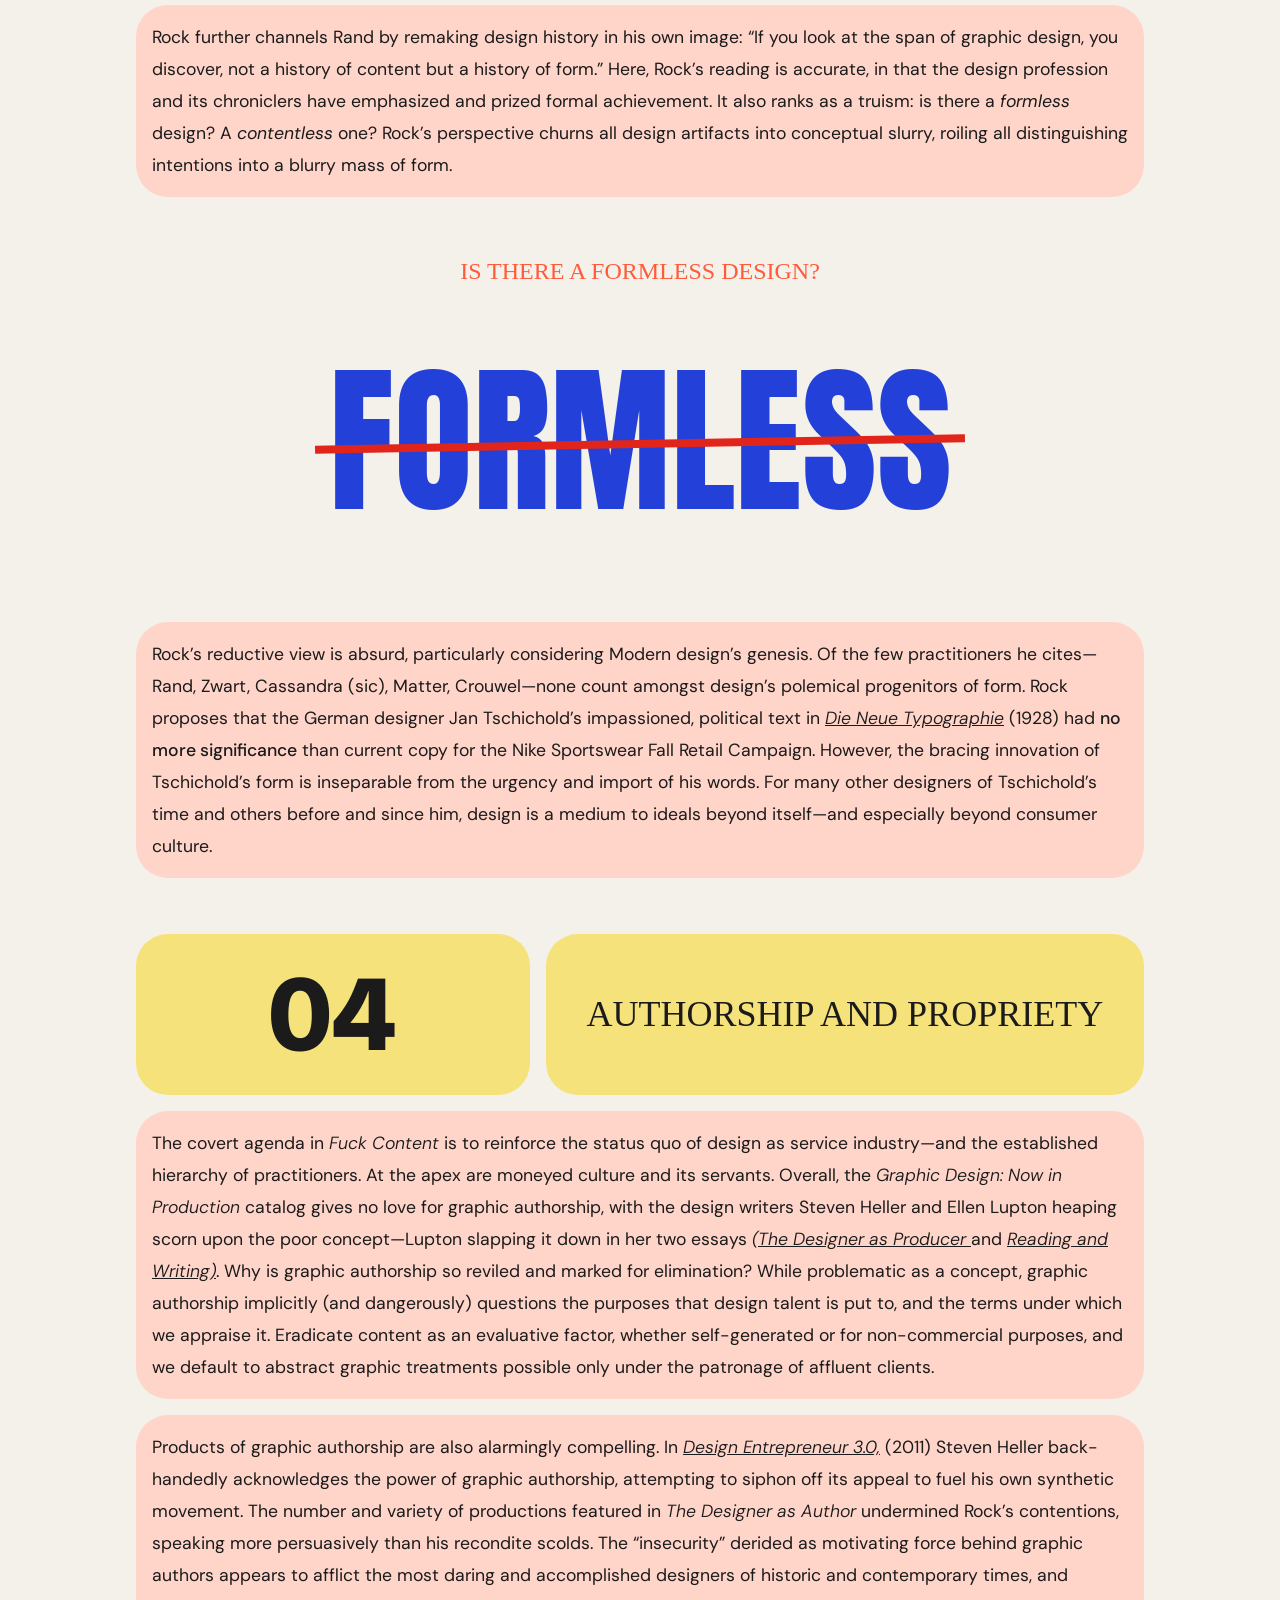
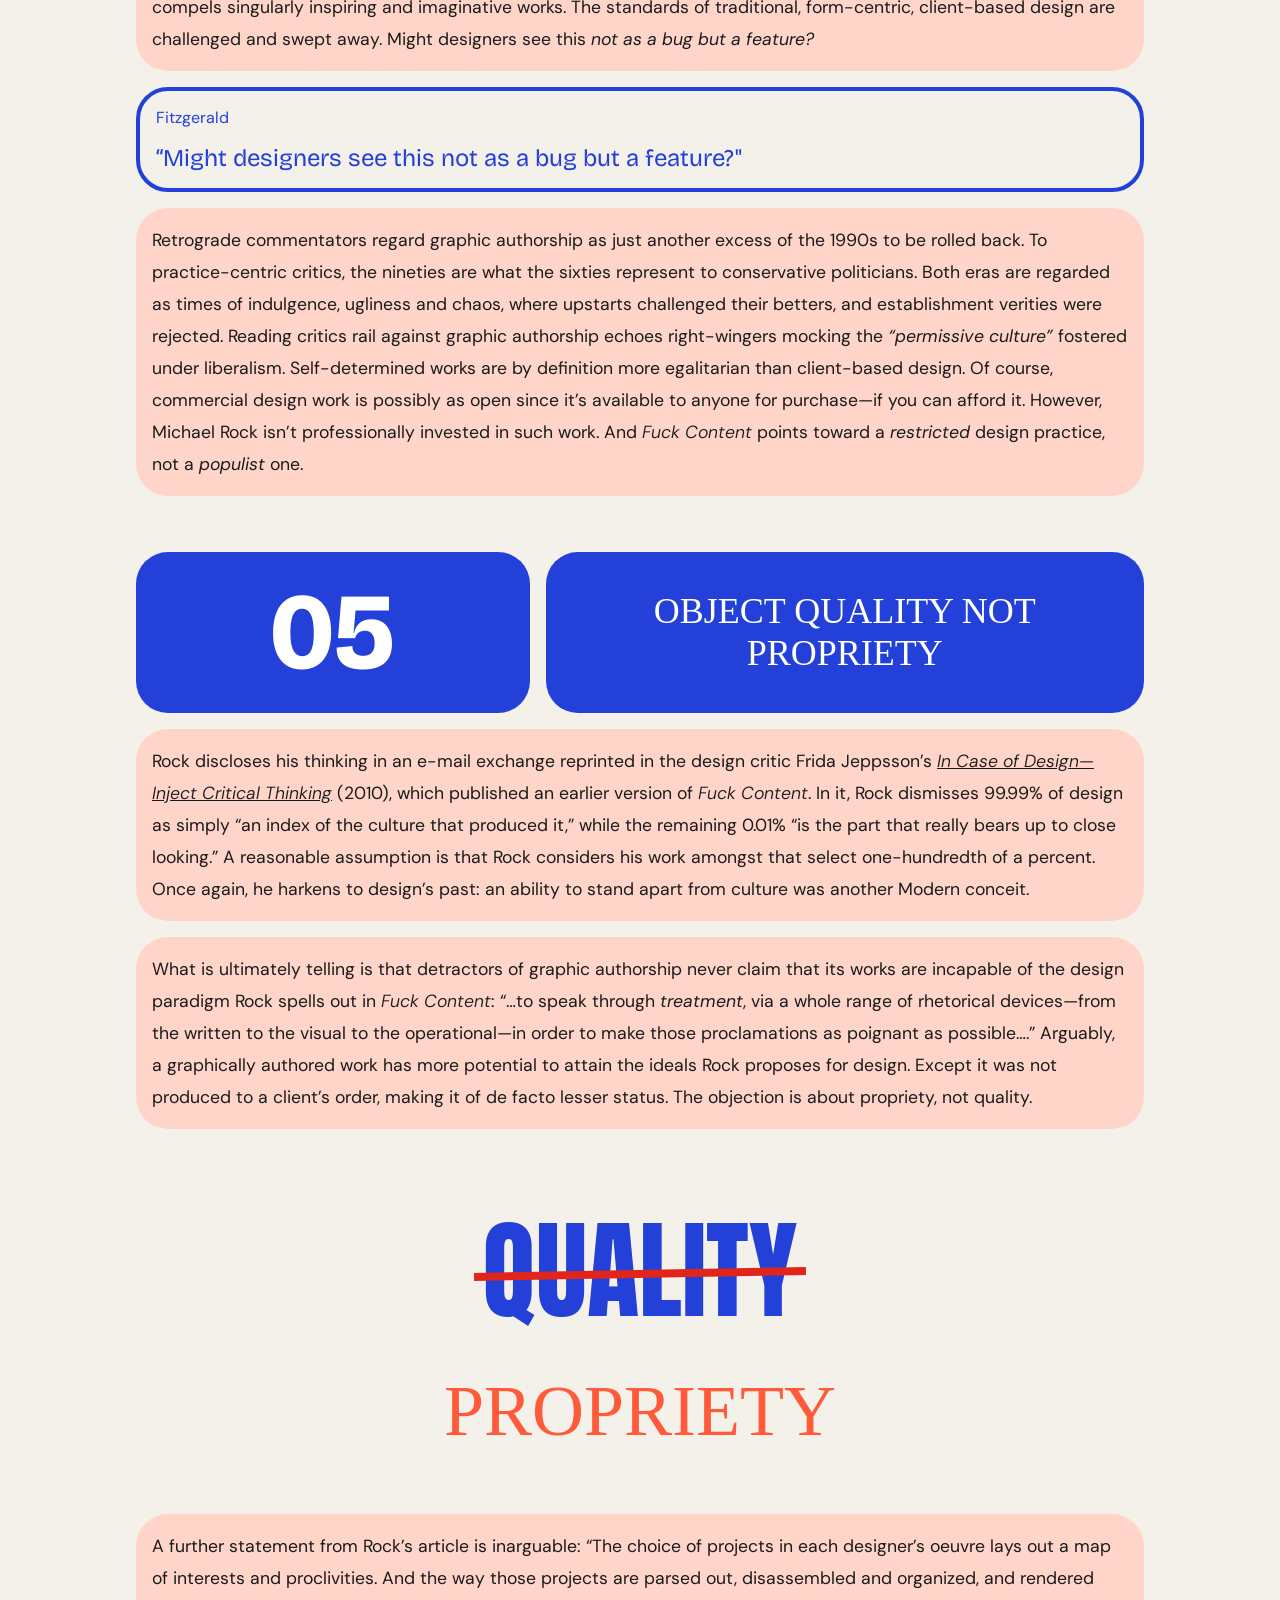
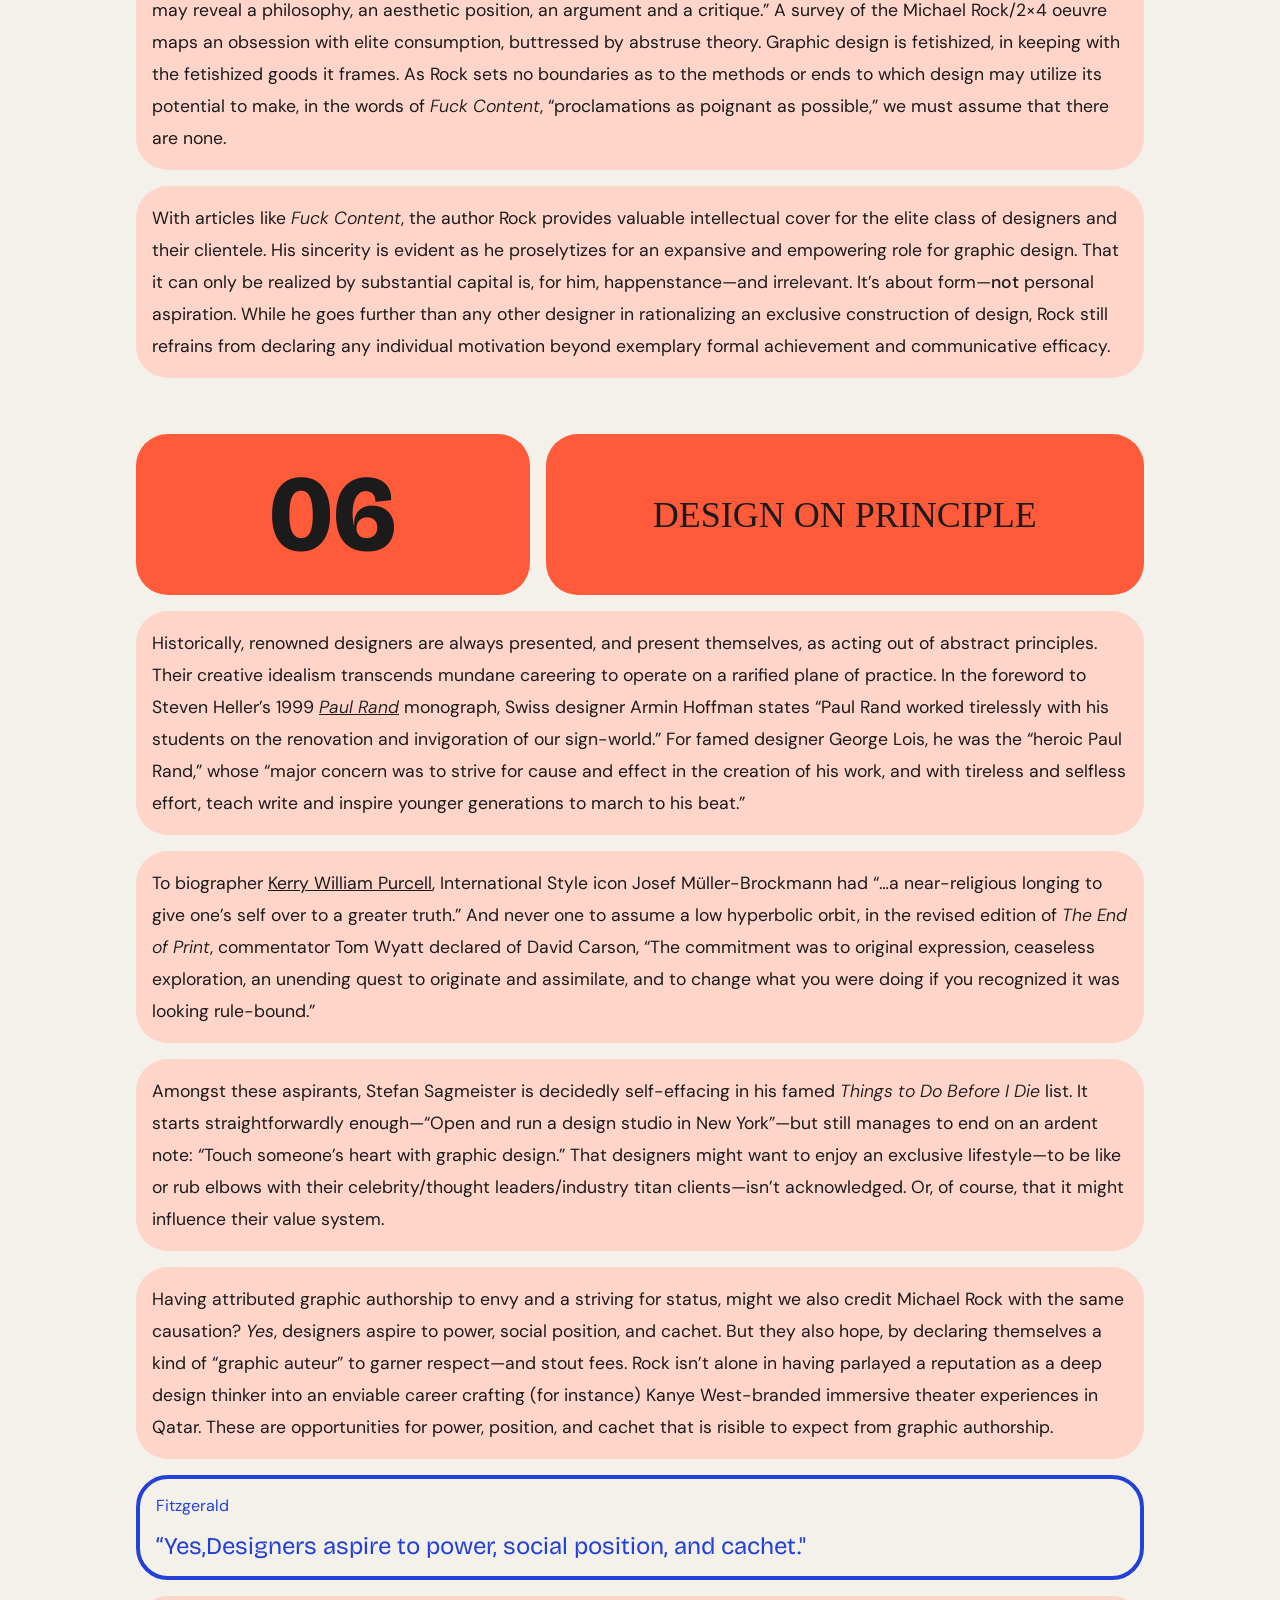
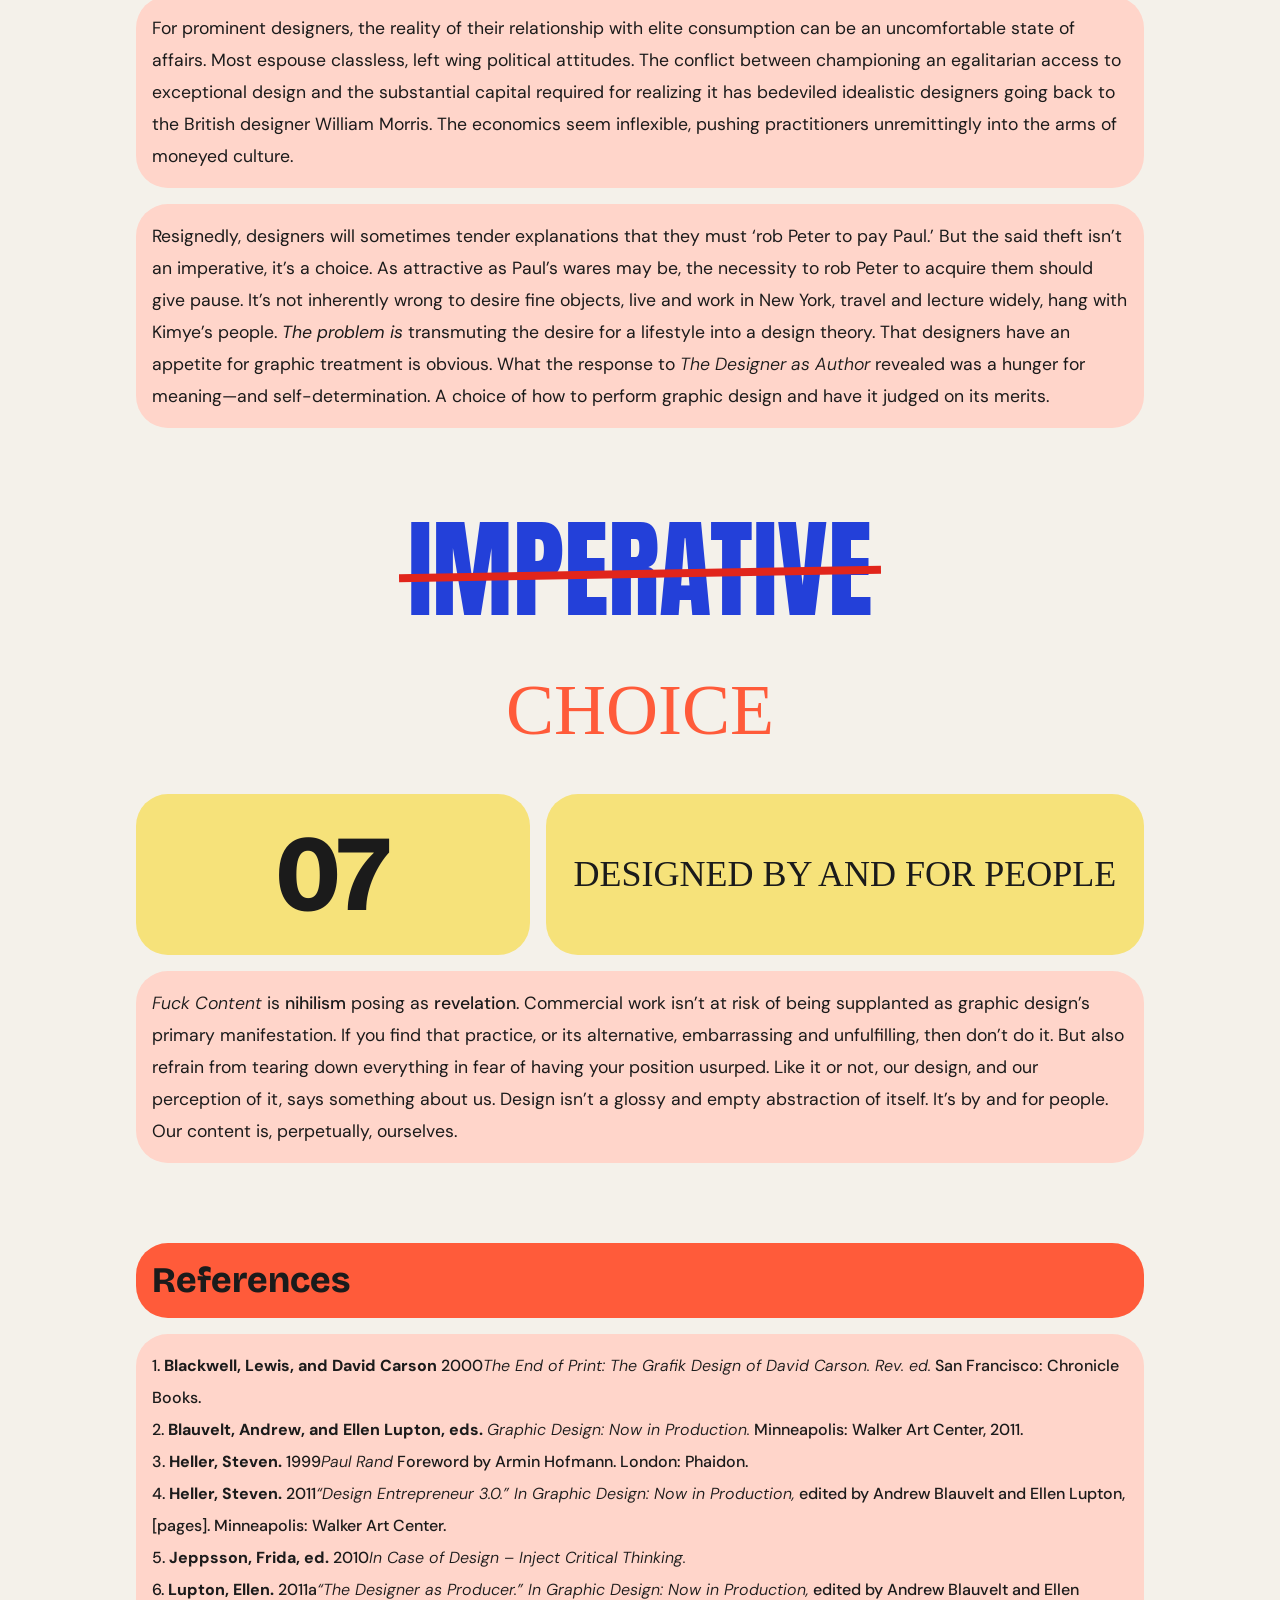
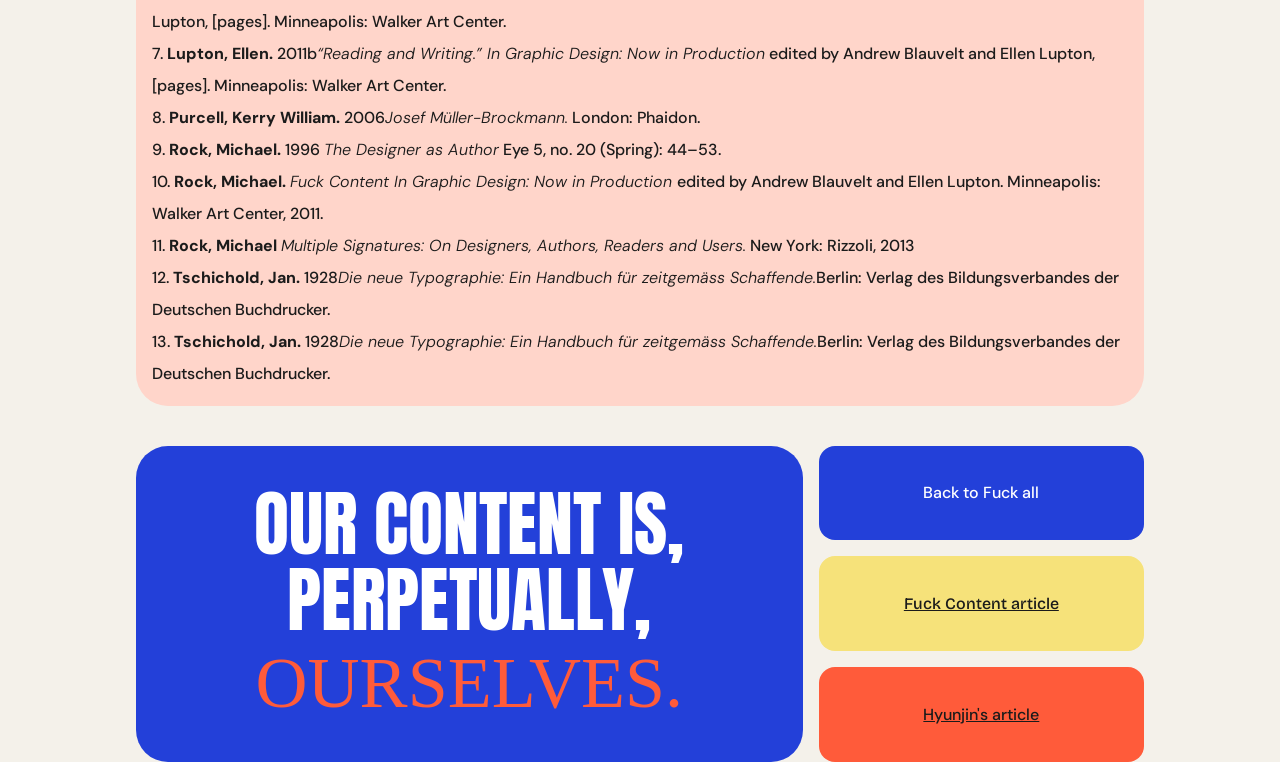
==== commit 89be2acd: "added lang to head" ====
--- a/index.html
+++ b/index.html
@@ -1,4 +1,5 @@
-<html>
+<!doctype html>
+<html lang="en">
 	<head>
 		<meta name="viewport" content="width=device-width, initial-scale=1">
 		<title>Spread</title>
@@ -8,7 +9,6 @@
 		<link rel="preconnect" href="https://fonts.gstatic.com" crossorigin>
 		<link href="https://fonts.googleapis.com/css2?family=Anton&family=Architects+Daughter&family=Bricolage+Grotesque:opsz,wght@12..96,200..800&family=DM+Sans:ital,opsz,wght@0,9..40,100..1000;1,9..40,100..1000&family=Fjalla+One&family=Kalam:wght@300;400;700&family=Lora:ital,wght@0,400..700;1,400..700&family=Merriweather:ital,opsz,wght@0,18..144,300..900;1,18..144,300..900&family=Montserrat:ital,wght@0,100..900;1,100..900&family=Oswald:wght@200..700&family=Permanent+Marker&family=Playwrite+CU+Guides&family=Raleway:ital,wght@0,100..900;1,100..900&family=Roboto+Condensed:ital,wght@0,100..900;1,100..900&family=Roboto:ital,wght@0,100..900;1,100..900&display=swap" rel="stylesheet">
 	</head>
-
 	<body>
 
 		<nav>
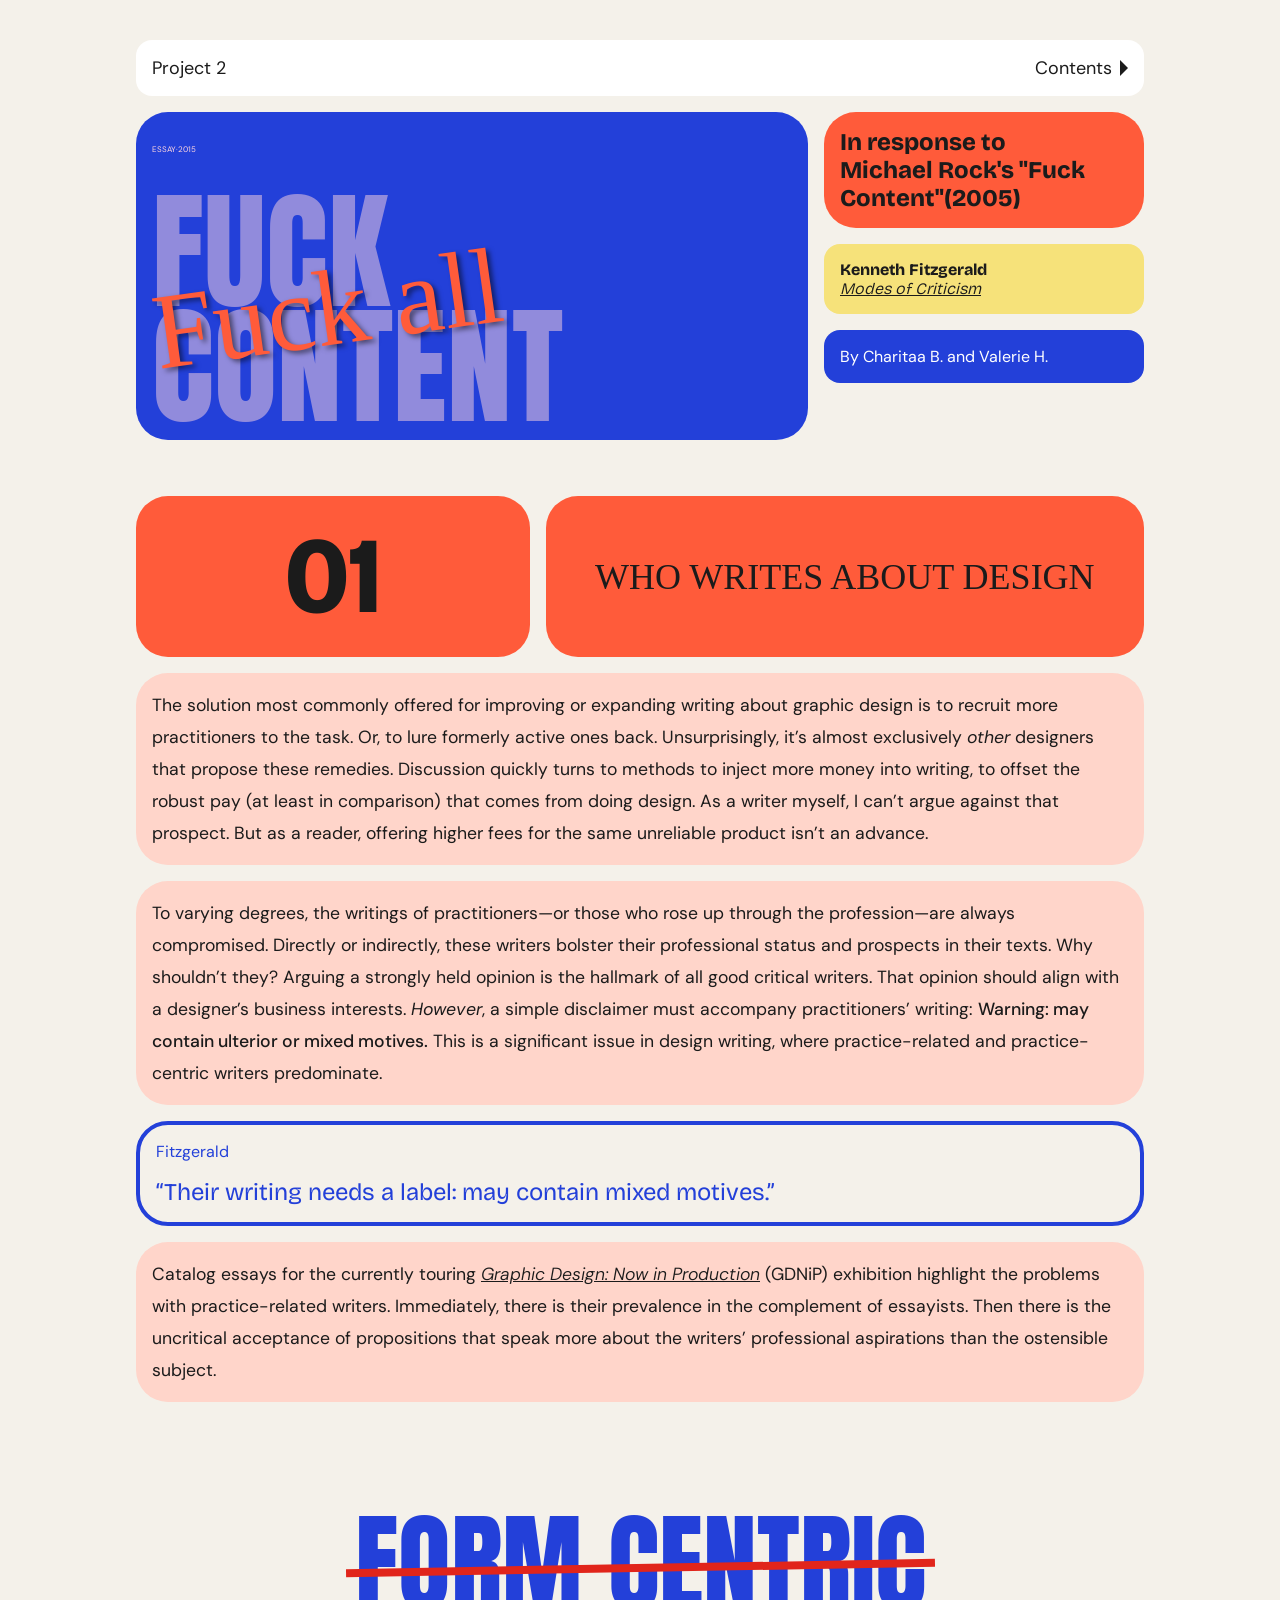
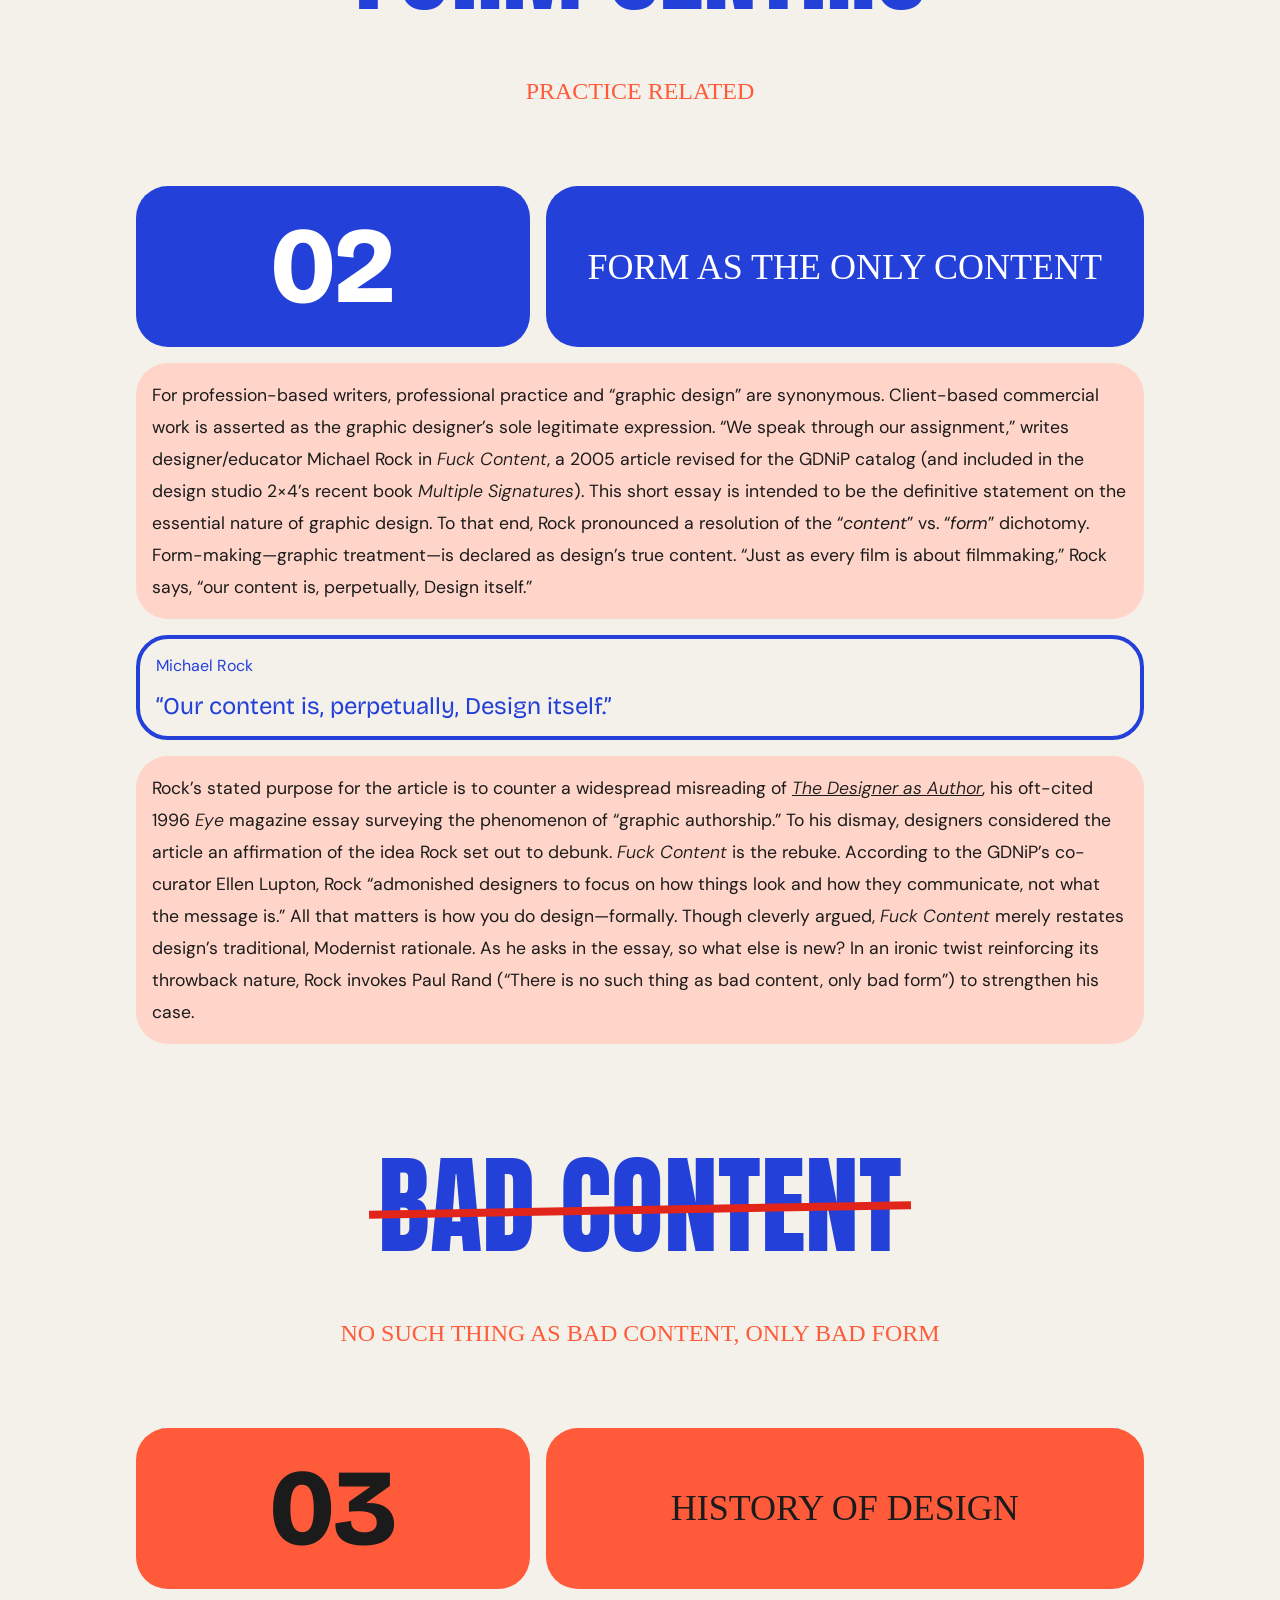
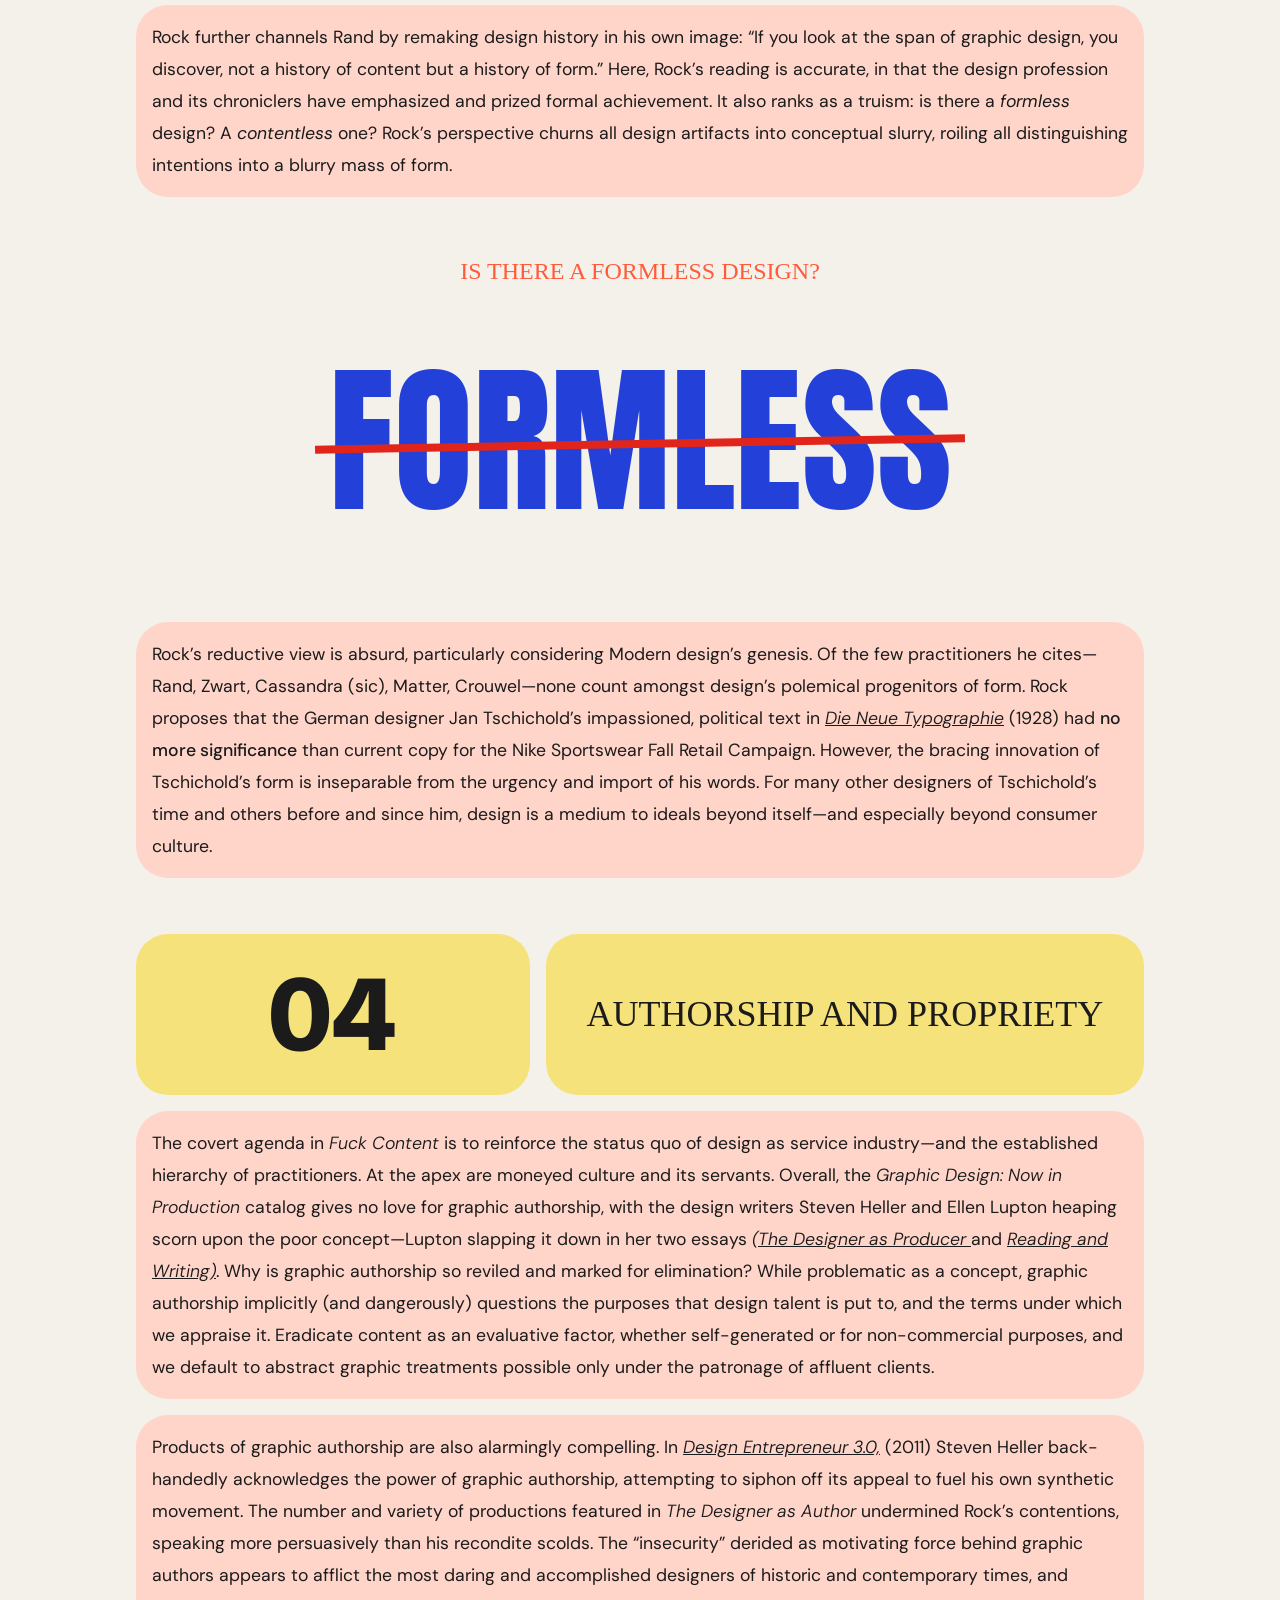
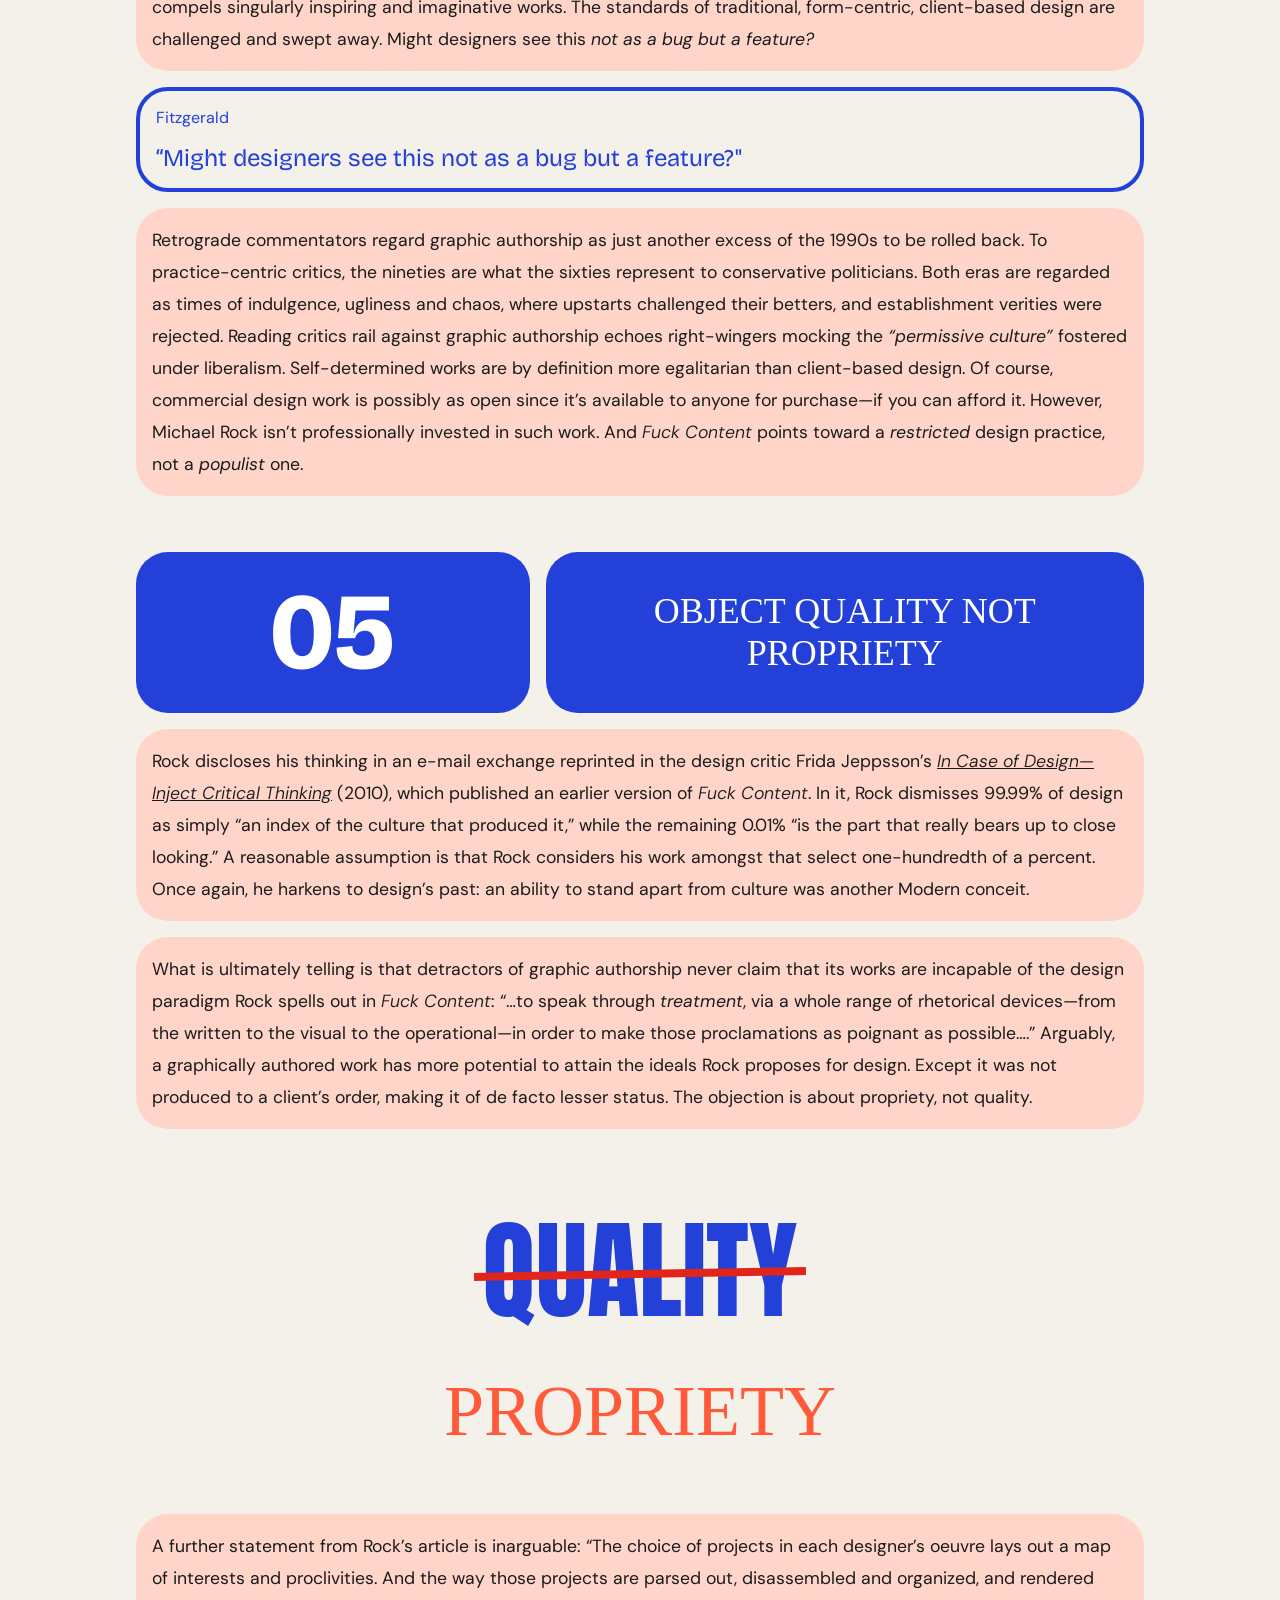
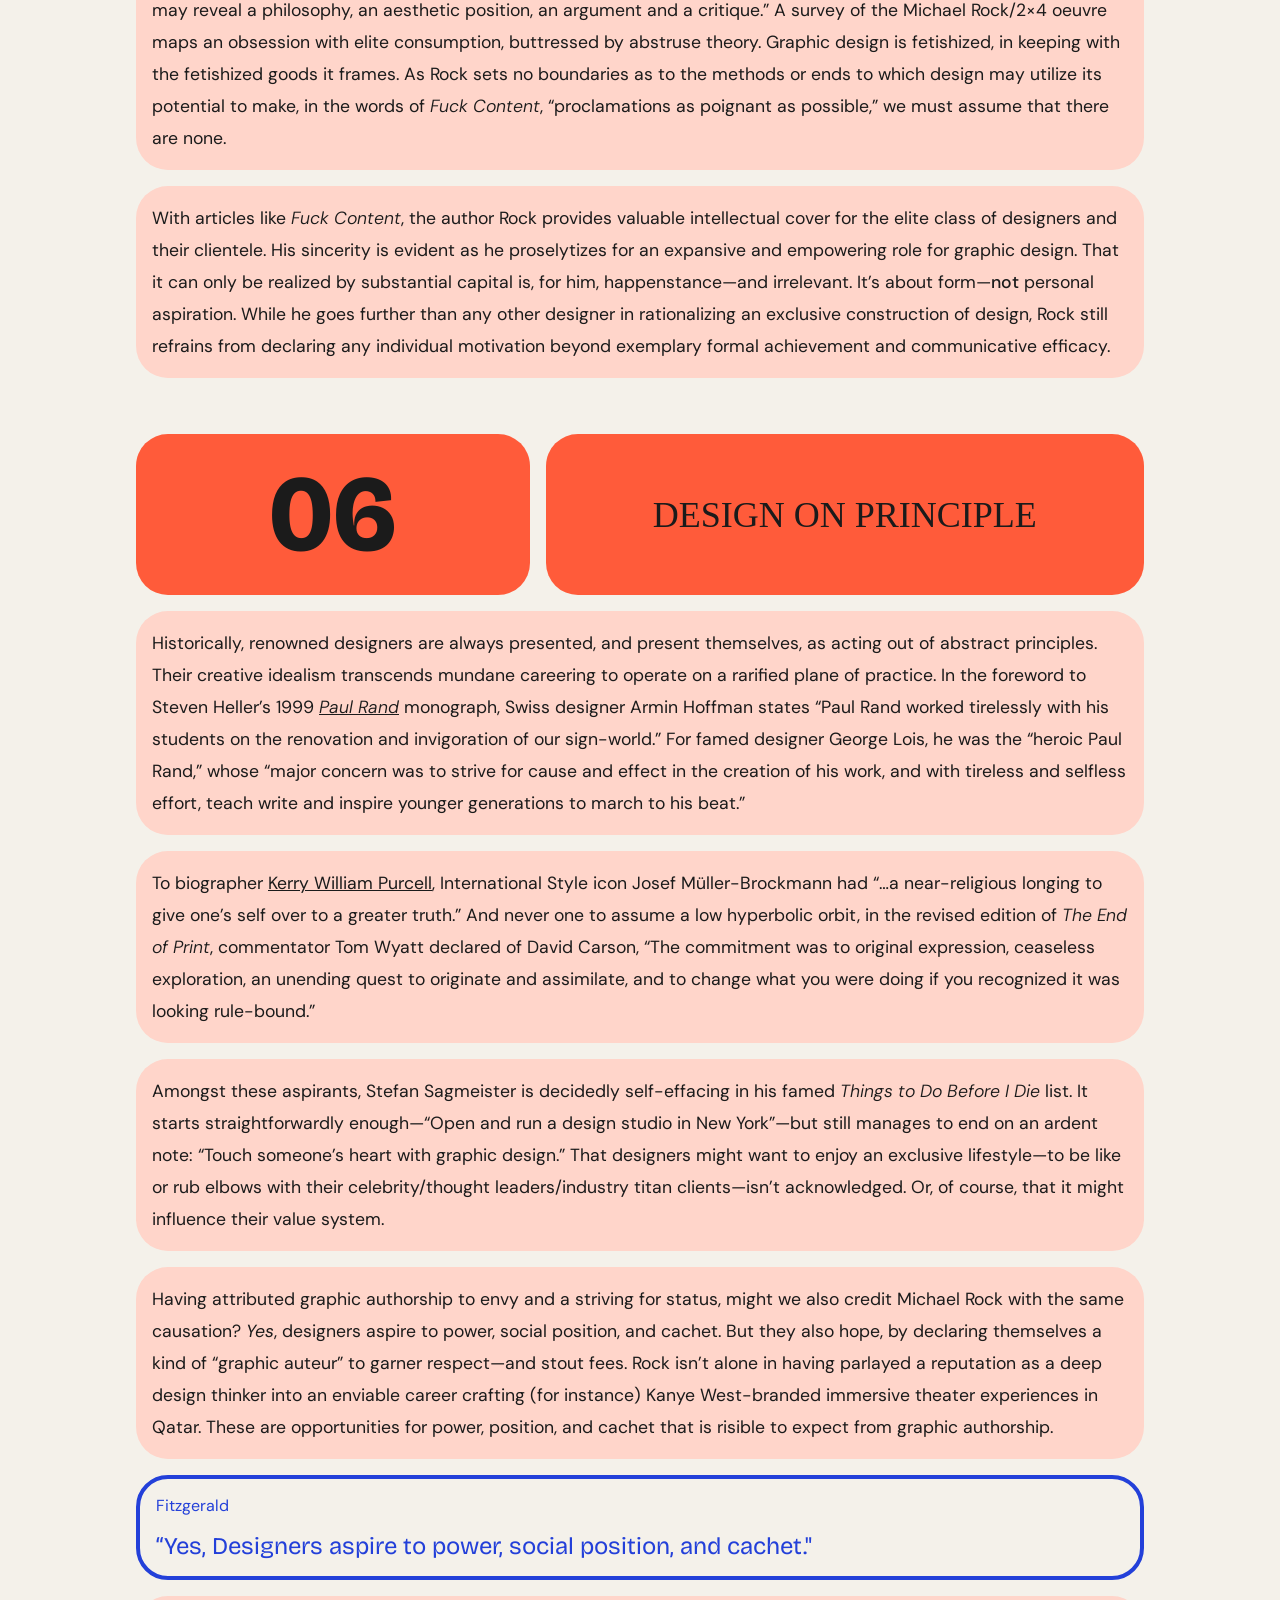
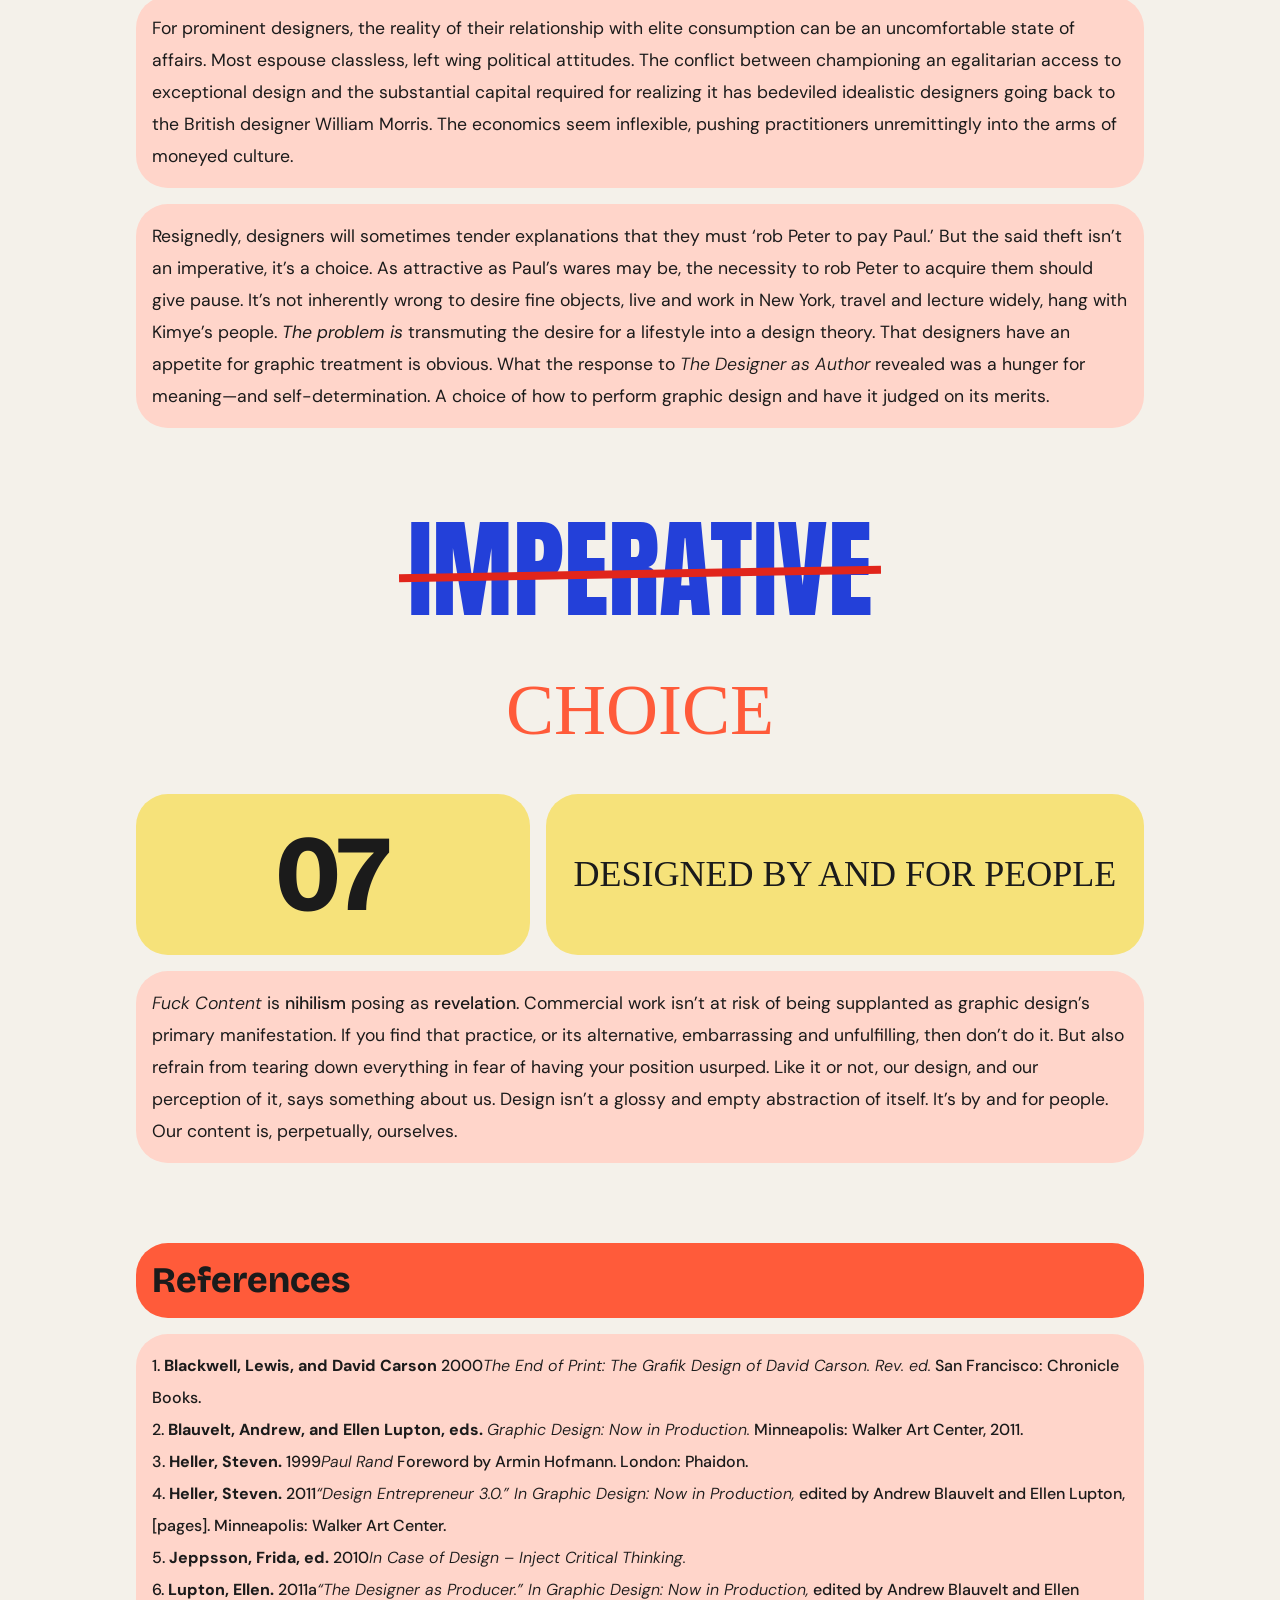
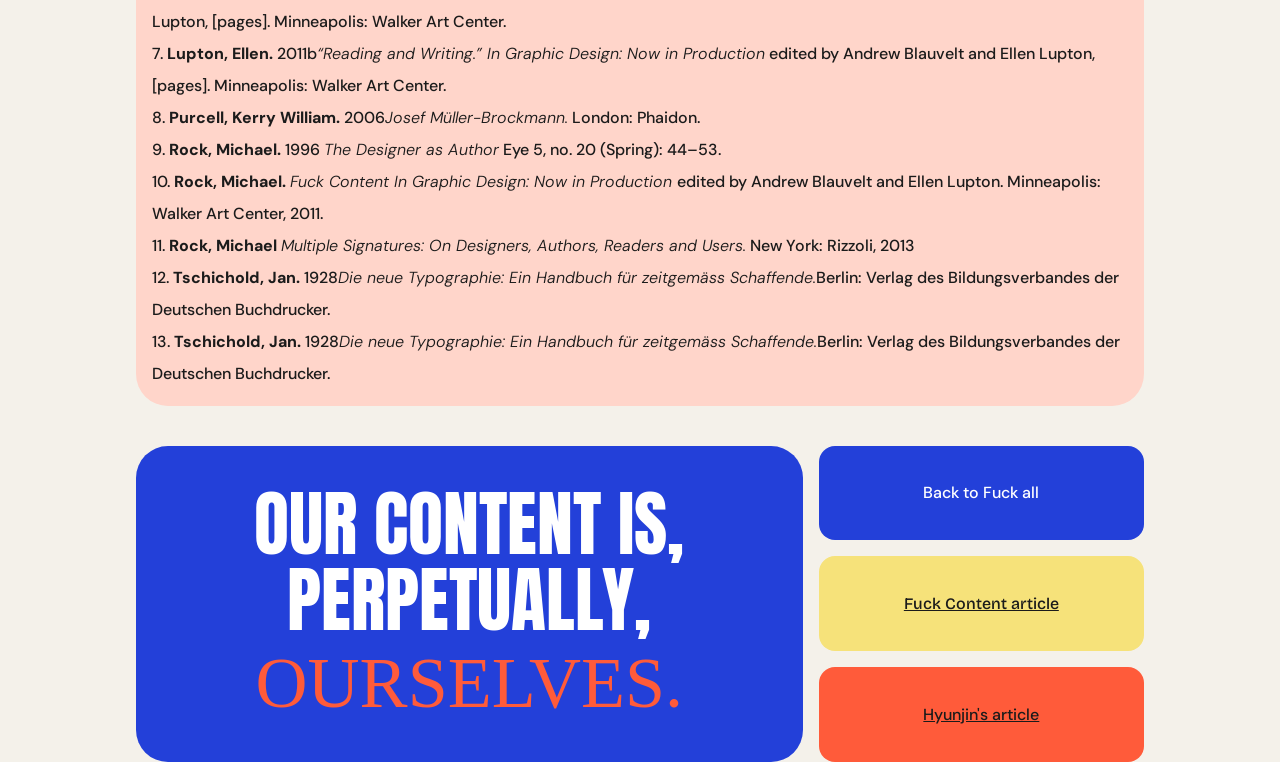
==== commit d4b947cb: "more CODE HYGIENE Removing old versions and nesting and grouping the styling" ====
--- a/index.html
+++ b/index.html
@@ -160,7 +160,7 @@
 
 					<aside class="pullquote">
 						<p class="author">Fitzgerald</p>
-						<blockquote>“Yes,Designers aspire to power, social position, and cachet."</blockquote>
+						<blockquote>“Yes, Designers aspire to power, social position, and cachet."</blockquote>
 					</aside>
 
 					<p>For prominent designers, the reality of their relationship with elite consumption can be an uncomfortable state of affairs. Most espouse classless, left wing political attitudes. The conflict between championing an egalitarian access to exceptional design and the substantial capital required for realizing it has bedeviled idealistic designers going back to the British designer William Morris. The economics seem inflexible, pushing practitioners unremittingly into the arms of moneyed culture.</p>
--- a/style.css
+++ b/style.css
@@ -18,7 +18,7 @@
 --heading-typeface:'Anton',sans-serif;
 --primary-typeface:'DM Sans',sans-serif;
 --secondary-typeface:'Bricolage Grotesque',sans-serif;
---metadata-typeface: 'DM Sans', sans-serif;
+--metadata-typeface:var(--primary-typeface);
 --accent-typeface:'Permanent Marker', cursive;
 
 /* Textsizes */
@@ -58,16 +58,14 @@
 
 /* leading */
 --regular-leading: calc(2*var(--basetext));
---tight-leading: calc(var(--regular-leading)/1.5);
 --relaxed-leading: calc(2*var(--regular-leading));
---open-leading: calc(1.5 * var(--relaxed-leading));
+--open-leading: calc(1.5*var(--relaxed-leading));
 --loose-leading: calc(2*var(--relaxed-leading));
 --extraloose-leading: calc(1.5*var(--loose-leading));
 
 /* Radius */
 --small-radius:1rem;
 --medium-radius: calc(2*var(--small-radius));
---large-radius: calc(2*var(--medium-radius));
 }
 
 body {
@@ -83,6 +81,7 @@
 	}
 }
 
+/* Top nav */
 nav details {
 	background-color: var(--primary-white);
 	border-radius: var(--small-radius);
@@ -111,8 +110,6 @@
 
 ol.tableofcontents {
 	padding: var(--paragraph-spacing);
-	/* margin-block-end: var(--paragraph-spacing); */
-	/* Why is the space below not showing up */
 }
 
 .contentslabel {
@@ -142,43 +139,7 @@
 	transform: rotate(90deg);
 }
 
-
-
 /* Main heading */
-.titleblock {
-	background-color: var(--primary-blue);
-	border-radius: var(--medium-radius);
-	display: grid;
-	/* justify-content: align; */
-	grid-template-columns: 1fr;
-	padding: var(--paragraph-spacing);
-	margin-block-end: var(--paragraph-spacing);
-}
-
-.titlelabel {
-	color: var(--primary-pink);
-	text-transform: uppercase;
-	font-size: var(--basetext);
-	margin-block-start: var(--paragraph-spacing);
-	margin-block-end: var(--section-spacing);
-}
-
-.titleback {
-	grid-column: 1;
-	grid-row: 2;
-	opacity: 0.5;
-	color: var(--primary-pink);
-	text-transform: uppercase;
-	font-size: var(--accent-header);
-	font-family: var(--heading-typeface);
-	line-height: 1.1em;
-
-	@media (min-width: 768px) {
-		font-size: calc(1.2*var(--accent-header));
-		line-height: calc(1.2*var(--extraloose-leading));
-	}
-}
-
 h1 {
 	grid-column: 1;
 	grid-row: 2;
@@ -189,9 +150,47 @@
 	color: var(--primary-orange);
 	font-family: var(--accent-typeface);
 	font-size: var(--accent-body);
+	/* text-shadow: 2rem 0.5rem 0 var(--primary-black) 50%; */
+	/* text-shadow: 0.2rem 0.1rem 0.3rem color-mix(in srgb, var(--primary-black) 50%, transparent); */
+	text-shadow: 0.2rem 0.2rem 0.3rem rgb(0 0 0 / 50%);
+	/* Couldnt write this any other way */
 
 	@media (min-width: 768px) {
 		font-size: calc(1.5*var(--accent-body));
+	}
+}
+
+.titleblock {
+	background-color: var(--primary-blue);
+	border-radius: var(--medium-radius);
+	display: grid;
+	/* justify-content: align; */
+	grid-template-columns: 1fr;
+	padding: var(--paragraph-spacing);
+	margin-block-end: var(--paragraph-spacing);
+}
+
+.titlelabel {
+	color: var(--primary-pink);
+	text-transform: uppercase;
+	font-size: var(--basetext);
+	margin-block-start: var(--paragraph-spacing);
+	margin-block-end: var(--section-spacing);
+}
+
+.titleback {
+	grid-column: 1;
+	grid-row: 2;
+	opacity: 0.5;
+	color: var(--primary-pink);
+	text-transform: uppercase;
+	font-size: var(--accent-header);
+	font-family: var(--heading-typeface);
+	line-height: 1.1em;
+
+	@media (min-width: 768px) {
+		font-size: calc(1.2*var(--accent-header));
+		line-height: calc(1.2*var(--extraloose-leading));
 	}
 }
 
@@ -231,67 +230,504 @@
 	font-weight: var(--semibold-wt);
 }
 
+em {
+	font-style: italic;
+}
+
+strong {
+	font-weight: var(--bold-wt);
+}
+
+span.author {
+	font-weight: var(--extrabold-wt);
+}
+
 li.reference {
 	list-style-type: decimal;
-	list-style-position: inside;
-}
-
-em {
-	font-style: italic;
-}
-
-strong {
-	font-weight: var(--bold-wt);
-}
-
-span.author {
-	font-weight: var(--extrabold-wt);
+	list-style-position:inside;
 }
 
 .reference-list {
 	background-color: var(--text-background);
 	border-radius: var(--medium-radius);
 	padding: var(--paragraph-spacing);
-}
-
-/* Metadata */
+	/* list-style-position: inside; */
+}
+
+/* Header and Metadata */
+header {
+	@media (min-width: 768px) {
+		display: flex;
+		gap: var(--paragraph-spacing);
+	}
+}
+
 .titlecards {
 	display: grid;
 	grid-template-columns: 1fr 1fr;
 	gap: var(--paragraph-spacing);
-}
-
-.titlecards > div {
-	padding: var(--paragraph-spacing);
-	align-items: center;
-	/* border-radius: var(--medium-radius); */
-}
-
-.response {
-	background-color: var(--primary-orange);
-	grid-column: span 2;
-	font-family: var(--secondary-typeface);
-	font-weight: var(--extrabold-wt);
-	font-size: var(--metadata-txt);
+
+	@media (min-width: 768px) {
+		display: flex;
+		flex-direction: column;
+		flex-grow: 1;
+		flex-basis: 0;
+		/* this is where i learned about how to make the cards the right width: https://developer.mozilla.org/en-US/docs/Web/CSS/Reference/Properties/flex-basis */
+	}
+
+	> div {
+		padding: var(--paragraph-spacing);
+		align-items: center;
+	}
+
+	.response,.authorheading {
+		font-family: var(--secondary-typeface);
+		font-weight: var(--extrabold-wt);
+	}
+
+	.authorheading,.codedby, .response {
+		border-radius: var(--small-radius);
+	}
+
+	.response {
+		grid-column: span 2;
+		background-color: var(--primary-orange);
+		/* border-radius: var(--medium-radius); */
+		font-size: var(--metadata-txt);
+
+		@media (min-width: 768px) {
+			border-radius: var(--medium-radius);
+		}
+	}
+
+	.authorheading {
+		background-color: var(--primary-yellow);
+	}
+
+	.codedby {
+		background-color: var(--primary-blue);
+		color: var(--primary-white);
+	}
+}
+
+/* Attempt at code hygyine for the "end of webpage section" */
+.endcards {
+	display: grid;
+	grid-template-columns: repeat(3, 1fr);
+	grid-template-rows: repeat(3, 1fr);
+	gap: var(--paragraph-spacing);
+	margin-block-start: var(--section-spacing);
+}
+
+.closing-quote, #top, .related-link, .previous-website {
+	align-content: center;
+	text-align: center;
+}
+
+.closing-quote, #top {
+	background-color: var(--primary-blue);
+	color: var(--primary-white);
+}
+
+#top, .related-link, .previous-website {
+	border-radius: var(--small-radius);
+	padding: var(--paragraph-spacing);
+	font-weight: var(--bold-wt);
+	font-size: var(--label-txt);
+
+	@media (min-width: 768px) {
+		font-size: var(--body-txt);
+	}
+}
+
+.closing-quote {
+	grid-column: span 3;
+	grid-row: span 2;
 	border-radius: var(--medium-radius);
-}
-
-.authorheading {
+	padding: var(--section-spacing);
+	text-transform: uppercase;
+	font-family: var(--heading-typeface);
+	font-weight: var(--bold-wt);
+	font-size: var(--heading);
+	line-height: var(--open-leading);
+
+	@media (min-width: 768px) {
+		grid-column: span 2;
+		grid-row: span 3;
+		font-size: var(--accent-body);
+		line-height: calc(1.2*var(--loose-leading));
+	}
+}
+
+.closing-quote > span {
+	font-family: var(--accent-typeface);
+	color: var(--primary-orange);
+}
+
+#top {
+	text-decoration: none;
+}
+
+.related-link {
 	background-color: var(--primary-yellow);
 	font-family: var(--secondary-typeface);
-	font-weight: var(--extrabold-wt);
-	border-radius: var(--small-radius);
-}
-
-.codedby {
+}
+
+.previous-website {
+	background-color: var(--primary-orange);
+	color: var(--primary-black);
+}
+
+/* Nested Introduction */
+.essay-header {
+	display: grid;
+	grid-template-columns: repeat(3, 1fr);
+	gap: var(--paragraph-spacing);
+
+	@media (min-width: 768px) {
+		grid-template-columns: repeat(5, 1fr);
+	}
+	.essay-number,
+	.essay-subheading {
+		background-color: var(--primary-orange);
+		border-radius: var(--medium-radius);
+		padding: var(--paragraph-spacing);
+		margin-block-end: var(--paragraph-spacing);
+		font-family: var(--secondary-typeface);
+		align-content: center;
+		text-align: center;
+	}
+	.essay-number {
+		font-size: var(--number-txt);
+		font-weight: var(--extrabold-wt);
+
+		@media (min-width: 768px) {
+			grid-column: span 2;
+			font-size: calc(1.5 * var(--number-txt));
+		}
+	}
+	.essay-subheading {
+		grid-column: span 2;
+		font-size: var(--subheading);
+		font-weight: var(--bold-wt);
+
+		@media (min-width: 768px) {
+			grid-column: span 3;
+			font-size: calc(1.5 * var(--subheading));
+		}
+	}
+}
+
+
+.pullquote {
+	/* background-color: var(--primary-white); */
+	border-color: var(--primary-blue);
+	border-width: calc(var(--basetext)/2);
+	border-style: solid;
+	color:var(--primary-black);
+	padding: var(--paragraph-spacing);
+	border-radius: var(--medium-radius);
+	margin-block-start: var(--paragraph-spacing);
+	margin-block-end: var(--paragraph-spacing);
+}
+
+.pullquote > blockquote {
+	font-family: var(--secondary-typeface);
+	font-size: var(--quotation-txt);
+	color: var(--primary-blue);
+}
+
+.pullquote > p {
+	margin-block-end: var(--paragraph-spacing);
+	color: var(--primary-blue);
+}
+
+.essay-subsection > p {
+	background-color: var(--text-background);
+	border-radius: var(--medium-radius);
+	padding: var(--paragraph-spacing);
+	margin-block-end: var(--paragraph-spacing);
+	font-family: var(--primary-typeface);
+	font-size: var(--body-txt);
+	line-height:var(--relaxed-leading);
+
+	@media (min-width:768px) {
+		font-size: calc(1.1*var(--body-txt));
+	}
+
+}
+
+/* This is to change the colours of the subheading blocks */
+.blue-header .essay-number,
+.blue-header .essay-subheading {
 	background-color: var(--primary-blue);
 	color: var(--primary-white);
-	font-family: var(--primary-typeface);
-	border-radius:var(--small-radius);
-}
+	margin-block-start: var(--section-spacing);
+
+}
+
+.yellow-header .essay-number,
+.yellow-header .essay-subheading {
+	background-color: var(--primary-yellow);
+	color: var(--primary-black);
+	margin-block-start: var(--section-spacing);
+}
+
+.orange-header .essay-number,
+.orange-header .essay-subheading {
+	background-color: var(--primary-orange);
+	color: var(--primary-black);
+	margin-block-start: var(--section-spacing);
+}
+
+.blue-header .essay-subheading,
+.yellow-header .essay-subheading,
+.orange-header .essay-subheading {
+	font-family: var(--accent-typeface);
+	text-transform: uppercase;
+}
+
+/*strikethrough block*/
+.strikeblock {
+	--del-size: var(--accent-body);
+	--ins-size: var(--subheading);
+	--strike-angle: -1deg;
+	--align: center;
+
+	display: grid;
+	justify-items: var(--align);
+	gap: var(--paragraph-spacing);
+	/* margin-block: var(--section-spacing); */
+	/* TO BE FIXED: the spacing doubles when it comes above a subheading */
+	text-align: var(--align);
+	text-transform: uppercase;
+
+	@media (width > 768px) {
+		--del-size: var(--accent-body);
+		--ins-size: var(--heading);
+	}
+
+	@media (width > 1200px) {
+		--del-size: var(--accent-header);
+		--ins-size: var(--accent-body);
+	}
+}
+
+.essay-subsection .strikeblock {
+	margin-block: calc(1.5*var(--section-spacing));
+}
+
+/*remove margin from the strikeblocks that sit on top of subsections*/
+.strikeblock:has(+ .essay-subsection) {
+	margin-block-start: calc(2*var(--section-spacing));
+	margin-block-end: var(--section-spacing);
+}
+
+.essay-subsection .strikeblock:last-child {
+	margin-block-end: 0;
+}
+
+.strikeblock del {
+	position: relative;
+	display: inline-block;
+	white-space: nowrap;
+	text-box: trim-both cap alphabetic;
+	text-decoration: none;
+	font-family: var(--heading-typeface);
+	color: var(--primary-blue);
+	font-size: var(--del-size);
+}
+
+.strikeblock del::after {
+	content: "";
+	position: absolute;
+	inset-inline-start: calc(-1*var(--del-size) / 12);
+	inset-inline-end: calc(-1*var(--del-size) / 12);
+	inset-block-start: 50%;
+	block-size: var(--basetext);
+	background-color: var(--strike-red);
+	rotate: -1deg;
+}
+
+.strikeblock ins {
+	display: inline-block;
+	text-box: trim-both cap alphabetic;
+	text-decoration: none;
+	font-family: var(--accent-typeface);
+	color: var(--primary-orange);
+	font-size: var(--ins-size);
+	line-height: calc(1.2*var(--ins-size));
+	text-wrap: balance;
+	max-inline-size: 30ch;
+
+	/* @media (width> 768px) {
+		font-size: var(--accent-body);
+	 	} */
+	}
+
+.strikeblock--long-ins {
+	--ins-size: var(--label-txt);
+	gap: calc(2*var(--paragraph-spacing));
+
+	ins {
+		max-inline-size: 100%;
+	}
+
+	@media (width > 768px) {
+		--ins-size: var(--body-txt);
+	}
+
+	@media (width > 1200px) {
+		--ins-size: var(--subheading);
+	}
+}
+
+.strikeblock--long-del {
+	--del-size: var(--heading);
+
+	@media (width > 768px) {
+		--del-size: var(--accent-body);
+	}
+
+	@media (width > 1200px) {
+		--del-size: var(--accent-header);
+	}
+}
+
+.strikeblock--one-word {
+	--del-size: var(--accent-body);
+	--strike-angle: -6deg;
+
+	@media (width > 768px) {
+		--del-size: var(--accent-header);
+	}
+
+	@media (width > 1200px) {
+		--del-size: calc(1.5*var(--accent-header));
+	}
+}
+
+@media (min-width: 768px) {
+	header {
+		display: flex;
+		gap: var(--paragraph-spacing);
+	}
+
+	.titleblock {
+		flex-grow: 2;
+		flex-basis: 0;
+	}
+
+	.titlecards {
+		display: flex;
+		flex-direction: column;
+		flex-grow: 1;
+		flex-basis: 0;
+		/* this is where i learned about how to make the cards the right width: https://developer.mozilla.org/en-US/docs/Web/CSS/Reference/Properties/flex-basis*/
+	}
+}
+
+/* Desktop */
+@page {
+	margin: 0.5in; /* Prevent default/additional print spacing. */
+	size: letter;
+}
+
+@media print {
+	:root {
+		--basetext: 5pt;
+		--primary-blue: var(--primary-black);
+		--primary-orange: var(--primary-black);
+		--strike-red: var(--primary-black);
+		--text-background: transparent;
+		--background: var(--primary-white);
+	}
+
+	nav, #top, .related-link, .previous-website {
+		display: none;
+	}
+
+	.essay-subsection > p {
+		padding-inline: 0;
+		border-radius: 0;
+		hyphens: auto;
+		/* an orphan is the first line of a paragraph that appears alone at the bottom of a page. (The paragraph continues on a following page.) */
+		orphans: 3;
+		/* a widow is the last line of a paragraph that appears alone at the top of a page. (The paragraph is continued from a prior page.) */
+		widows: 3;
+	}
+
+	.essay-subsection .essay-number,
+	.essay-subsection .essay-subheading,
+	.closing-quote {
+		background-color: transparent;
+		color: var(--primary-black);
+		border-width: calc(var(--basetext)/2);
+		border-style: solid;
+		border-color: var(--primary-black);
+	}
+
+	h2, .closing-quote {
+		text-wrap: balance;
+	}
+
+
+	.essay-header {
+		/* break-before: page; */
+		break-after: avoid;
+	}
+
+	.pullquote, .strikeblock, .endcards {
+		break-inside: avoid;
+	}
+}
+
+
+/* Introduction attempt 1*/
+/* .essay-subsection .essay-header {
+	display: grid;
+	grid-template-columns: repeat(3, 1fr);
+	gap:var(--paragraph-spacing);
+
+	@media (min-width:768px) {
+		grid-template-columns: repeat(5, 1fr);
+	}
+} */
+
+/* .essay-subsection .essay-number,
+.essay-subsection .essay-subheading {
+	background-color: var(--primary-orange);
+	border-radius: var(--medium-radius);
+	padding: var(--paragraph-spacing);
+	font-family: var(--secondary-typeface);
+	align-content: center;
+	text-align: center;
+	margin-block-end: var(--paragraph-spacing);
+} */
+
+/* .essay-subsection .essay-number {
+	font-size: var(--number-txt);
+	font-weight: var(--extrabold-wt);
+	grid-column: span 1;
+
+	@media (min-width:768px) {
+		grid-column: span 2;
+		font-size: calc(1.5*var(--number-txt));
+	}
+} */
+
+/* .essay-subsection .essay-subheading {
+	font-size: var(--subheading);
+	font-weight: var(--bold-wt);
+	grid-column: span 2;
+
+	@media (min-width:768px) {
+		grid-column: span 3;
+		font-size: calc(1.5*var(--subheading));
+	}
+} */
 
 /* End of the webpage attempt 1 */
-
 /* .endcards {
 	display: grid;
 	grid-template-columns: repeat(3, 1fr);
@@ -380,381 +816,3 @@
 		font-size: var(--body-txt);
 	}
 } */
-
-/* Attempt at code hygyine for the end of website section */
-.endcards {
-	display: grid;
-	grid-template-columns: repeat(3, 1fr);
-	grid-template-rows: repeat(3, 1fr);
-	gap: var(--paragraph-spacing);
-	margin-block-start: var(--section-spacing);
-}
-
-.closing-quote, #top, .related-link, .previous-website {
-	align-content: center;
-	text-align: center;
-}
-
-.closing-quote, #top {
-	background-color: var(--primary-blue);
-	color: var(--primary-white);
-}
-
-#top, .related-link, .previous-website {
-	border-radius: var(--small-radius);
-	padding: var(--paragraph-spacing);
-	font-weight: var(--bold-wt);
-	font-size: var(--label-txt);
-
-	@media (min-width: 768px) {
-		font-size: var(--body-txt);
-	}
-}
-
-.closing-quote {
-	grid-column: span 3;
-	grid-row: span 2;
-	border-radius: var(--medium-radius);
-	padding: var(--section-spacing);
-	text-transform: uppercase;
-	font-family: var(--heading-typeface);
-	font-weight: var(--bold-wt);
-	font-size: var(--heading);
-	line-height: var(--open-leading);
-
-	@media (min-width: 768px) {
-		grid-column: span 2;
-		grid-row: span 3;
-		font-size: var(--accent-body);
-		line-height: calc(1.2 * var(--loose-leading));
-	}
-}
-
-.closing-quote > span {
-	font-family: var(--accent-typeface);
-	color: var(--primary-orange);
-}
-
-#top {
-	text-decoration: none;
-}
-
-.related-link {
-	background-color: var(--primary-yellow);
-	font-family: var(--secondary-typeface);
-}
-
-.previous-website {
-	background-color: var(--primary-orange);
-	color: var(--primary-black);
-}
-
-
-/* Introduction */
-.essay-subsection .essay-header {
-	display: grid;
-	grid-template-columns: repeat(3, 1fr);
-	gap:var(--paragraph-spacing);
-
-	@media (min-width:768px) {
-		grid-template-columns: repeat(5, 1fr);
-	}
-}
-
-.essay-subsection .essay-number,
-.essay-subsection .essay-subheading {
-	background-color: var(--primary-orange);
-	border-radius: var(--medium-radius);
-	padding: var(--paragraph-spacing);
-	font-family: var(--secondary-typeface);
-	align-content: center;
-	text-align: center;
-	margin-block-end: var(--paragraph-spacing);
-}
-
-.essay-subsection .essay-number {
-	font-size: var(--number-txt);
-	font-weight: var(--extrabold-wt);
-	grid-column: span 1;
-
-	@media (min-width:768px) {
-		grid-column: span 2;
-		font-size: calc(1.5*var(--number-txt));
-	}
-}
-
-
-.essay-subsection .essay-subheading {
-	font-size: var(--subheading);
-	font-weight: var(--bold-wt);
-	grid-column: span 2;
-
-	@media (min-width:768px) {
-		grid-column: span 3;
-		font-size: calc(1.5*var(--subheading));
-	}
-}
-
-.pullquote {
-	/* background-color: var(--primary-white); */
-	border-color: var(--primary-blue);
-	border-width: calc(var(--basetext)/2);
-	border-style: solid;
-	color:var(--primary-black);
-	padding: var(--paragraph-spacing);
-	border-radius: var(--medium-radius);
-	margin-block-start: var(--paragraph-spacing);
-	margin-block-end: var(--paragraph-spacing);
-}
-
-.pullquote > blockquote {
-	font-family: var(--secondary-typeface);
-	font-size: var(--quotation-txt);
-	color: var(--primary-blue);
-}
-
-.pullquote > p {
-	margin-block-end: var(--paragraph-spacing);
-	color: var(--primary-blue);
-}
-
-.essay-subsection > p {
-	background-color: var(--text-background);
-	border-radius: var(--medium-radius);
-	padding: var(--paragraph-spacing);
-	margin-block-end: var(--paragraph-spacing);
-	font-family: var(--primary-typeface);
-	font-size: var(--body-txt);
-	line-height:var(--relaxed-leading);
-
-	@media (min-width:768px) {
-		font-size: calc(1.1*var(--body-txt));
-	}
-
-}
-
-/* This is to change the colours of the subheading blocks */
- .blue-header .essay-number,
-.blue-header .essay-subheading {
-	background-color: var(--primary-blue);
-	color: var(--primary-white);
-	margin-block-start: var(--section-spacing);
-
-}
-
-.yellow-header .essay-number,
-.yellow-header .essay-subheading {
-	background-color: var(--primary-yellow);
-	color: var(--primary-black);
-	margin-block-start: var(--section-spacing);
-}
-
-.orange-header .essay-number,
-.orange-header .essay-subheading {
-	background-color: var(--primary-orange);
-	color: var(--primary-black);
-	margin-block-start: var(--section-spacing);
-}
-
-.blue-header .essay-subheading,
-.yellow-header .essay-subheading,
-.orange-header .essay-subheading {
-	font-family: var(--accent-typeface);
-	text-transform: uppercase;
-}
-
-/*strikethrough block*/
-.strikeblock {
-	--del-size: var(--accent-body);
-	--ins-size: var(--subheading);
-	--strike-angle: -1deg;
-	--align: center;
-
-	display: grid;
-	justify-items: var(--align);
-	gap: var(--paragraph-spacing);
-	/* margin-block: var(--section-spacing); */
-	/* TO BE FIXED: the spacing doubles when it comes above a subheading */
-	text-align: var(--align);
-	text-transform: uppercase;
-
-	@media (width > 768px) {
-		--del-size: var(--accent-body);
-		--ins-size: var(--heading);
-	}
-
-	@media (width > 1200px) {
-		--del-size: var(--accent-header);
-		--ins-size: var(--accent-body);
-	}
-}
-
-.essay-subsection .strikeblock {
-	margin-block: calc(1.5 * var(--section-spacing));
-}
-
-/*remove margin from the strikeblocks that sit on top of subsections*/
-.strikeblock:has(+ .essay-subsection) {
-	margin-block-start: calc(2 * var(--section-spacing));
-	margin-block-end: var(--section-spacing);
-}
-
-.essay-subsection .strikeblock:last-child {
-	margin-block-end: 0;
-}
-
-.strikeblock del {
-	position: relative;
-	display: inline-block;
-	white-space: nowrap;
-	text-box: trim-both cap alphabetic;
-	text-decoration: none;
-	font-family: var(--heading-typeface);
-	color: var(--primary-blue);
-	font-size: var(--del-size);
-}
-
-.strikeblock del::after {
-	content: "";
-	position: absolute;
-	inset-inline-start: calc(-1 * var(--del-size) / 12);
-	inset-inline-end: calc(-1 * var(--del-size) / 12);
-	inset-block-start: 50%;
-	block-size: var(--basetext);
-	background-color: var(--strike-red);
-	rotate: -1deg;
-}
-
-.strikeblock ins {
-	display: inline-block;
-	text-box: trim-both cap alphabetic;
-	text-decoration: none;
-	font-family: var(--accent-typeface);
-	color: var(--primary-orange);
-	font-size: var(--ins-size);
-	line-height: calc(1.2*var(--ins-size));
-	text-wrap: balance;
-	max-inline-size: 30ch;
-
-	/* @media (width> 768px) {
-		font-size: var(--accent-body);
-	 	} */
-	}
-
-.strikeblock--long-ins {
-	--ins-size: var(--label-txt);
-	gap: calc(2 * var(--paragraph-spacing));
-
-	ins {
-		max-inline-size: 100%;
-	}
-
-	@media (width > 768px) {
-		--ins-size: var(--body-txt);
-	}
-
-	@media (width > 1200px) {
-		--ins-size: var(--subheading);
-	}
-}
-
-.strikeblock--long-del {
-	--del-size: var(--heading);
-
-	@media (width > 768px) {
-		--del-size: var(--accent-body);
-	}
-
-	@media (width > 1200px) {
-		--del-size: var(--accent-header);
-	}
-}
-
-.strikeblock--one-word {
-	--del-size: var(--accent-body);
-	--strike-angle: -6deg;
-
-	@media (width > 768px) {
-		--del-size: var(--accent-header);
-	}
-
-	@media (width > 1200px) {
-		--del-size: calc(1.5 * var(--accent-header));
-	}
-}
-
-@media (min-width: 768px) {
-	header {
-		display: flex;
-		gap: var(--paragraph-spacing);
-	}
-
-	.titleblock {
-		flex-grow: 2;
-		flex-basis: 0;
-	}
-
-	.titlecards {
-		display: flex;
-		flex-direction: column;
-		flex-grow: 1;
-		flex-basis: 0;
-		/* this is where i learned about how to make the cards the right width: https://developer.mozilla.org/en-US/docs/Web/CSS/Reference/Properties/flex-basis*/
-	}
-}
-
-/* Desktop */
-@page {
-	margin: 0.5in; /* Prevent default/additional print spacing. */
-	size: letter;
-}
-
-@media print {
-	:root {
-		--basetext: 5pt;
-		--primary-blue: var(--primary-black);
-		--primary-orange: var(--primary-black);
-		--strike-red: var(--primary-black);
-		--text-background: transparent;
-		--background: var(--primary-white);
-	}
-
-	nav, #top, .related-link, .previous-website {
-		display: none;
-	}
-
-	.essay-subsection > p {
-		padding-inline: 0;
-		border-radius: 0;
-		hyphens: auto;
-		/* an orphan is the first line of a paragraph that appears alone at the bottom of a page. (The paragraph continues on a following page.) */
-		orphans: 3;
-		/* a widow is the last line of a paragraph that appears alone at the top of a page. (The paragraph is continued from a prior page.) */
-		widows: 3;
-	}
-
-	.essay-subsection .essay-number,
-	.essay-subsection .essay-subheading,
-	.closing-quote {
-		background-color: transparent;
-		color: var(--primary-black);
-		border-width: calc(var(--basetext) / 2);
-		border-style: solid;
-		border-color: var(--primary-black);
-	}
-
-	h2, .closing-quote {
-		text-wrap: balance;
-	}
-
-
-	.essay-header {
-		/* break-before: page; */
-		break-after: avoid;
-	}
-
-	.pullquote, .strikeblock, .endcards {
-		break-inside: avoid;
-	}
-}
-
